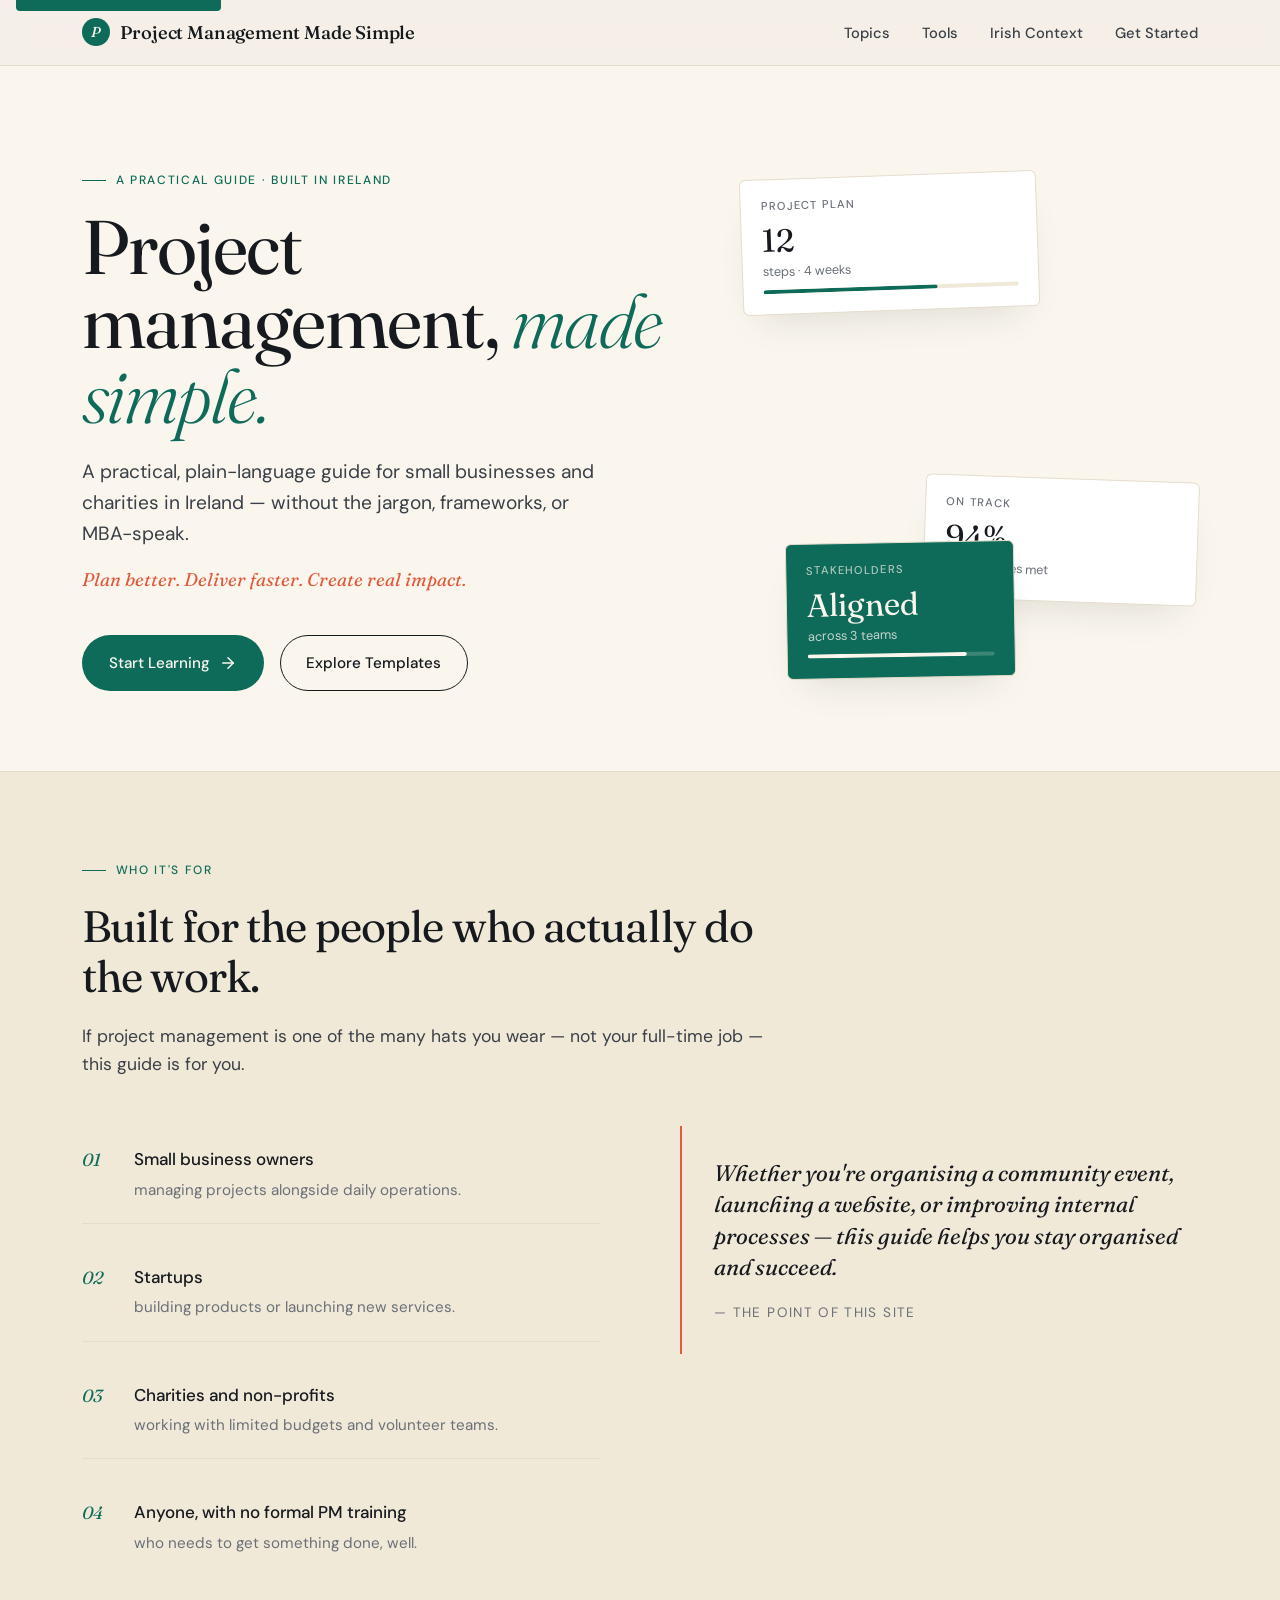
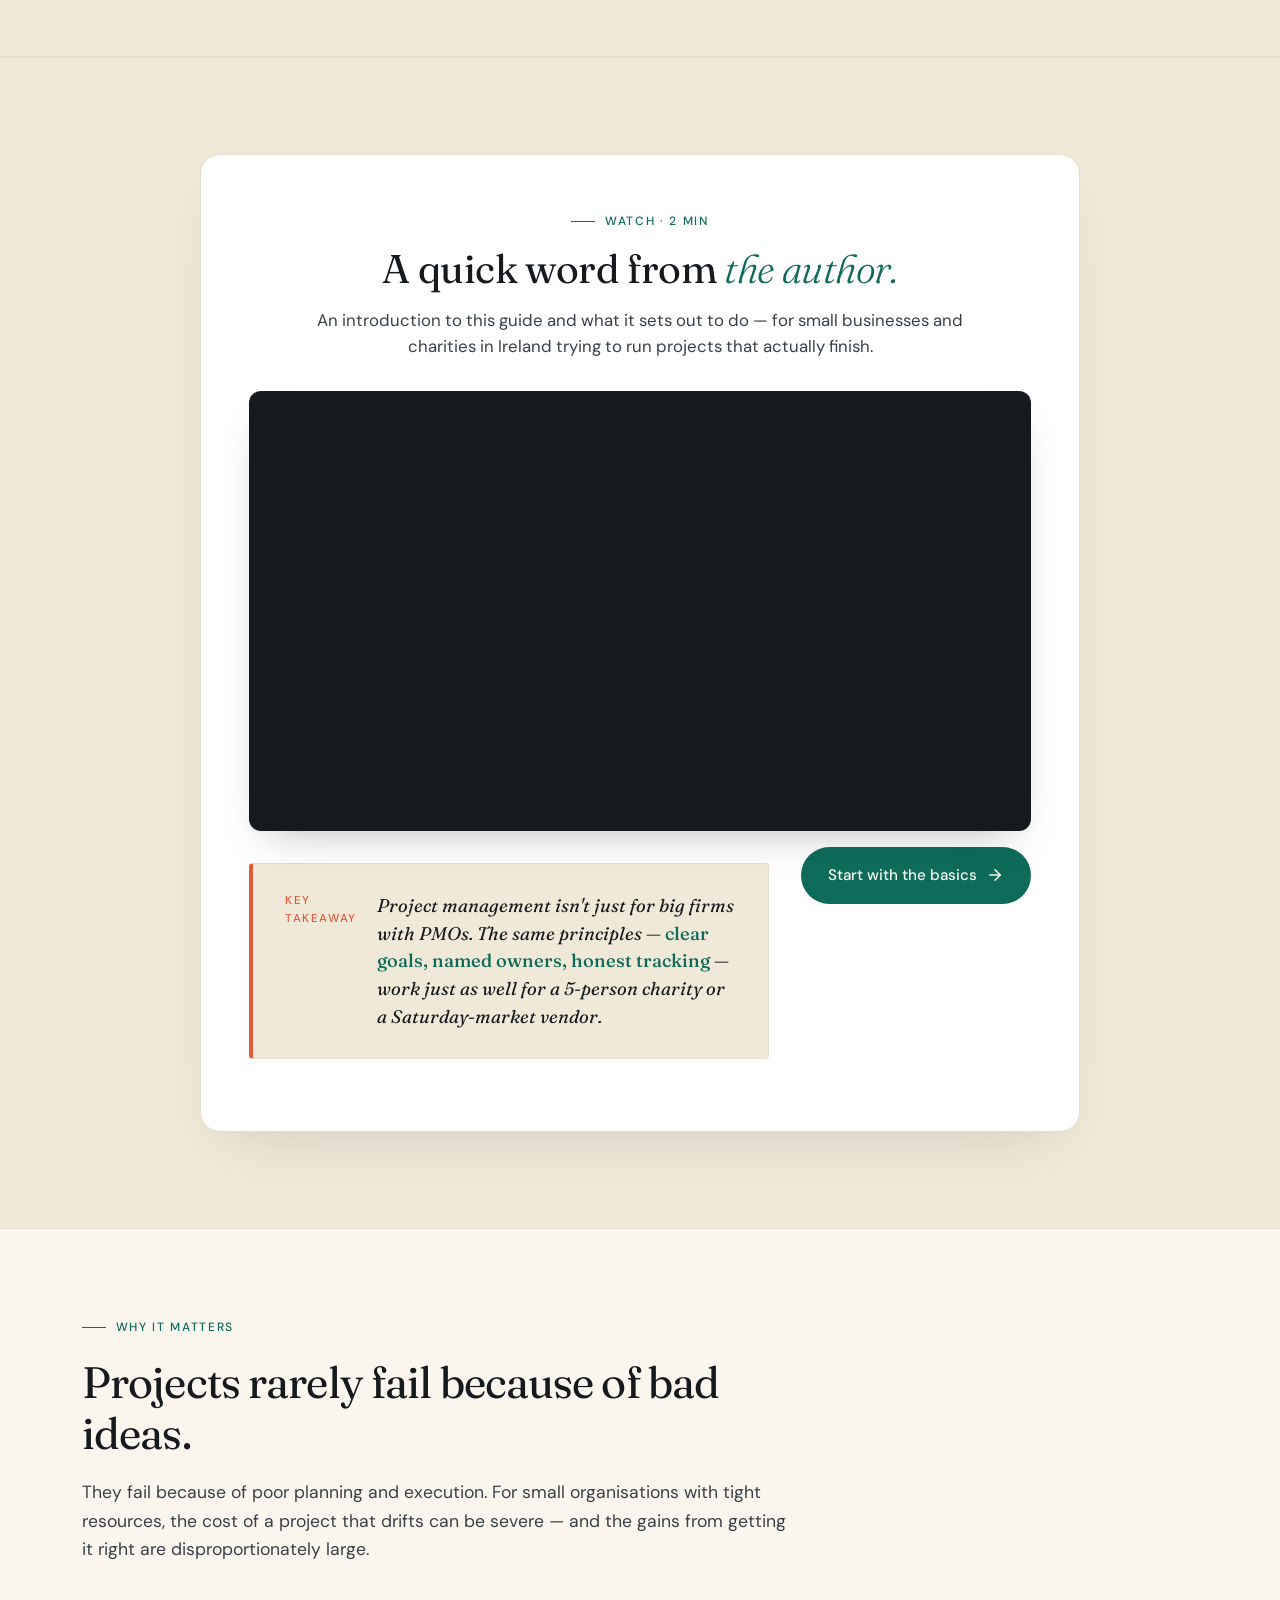
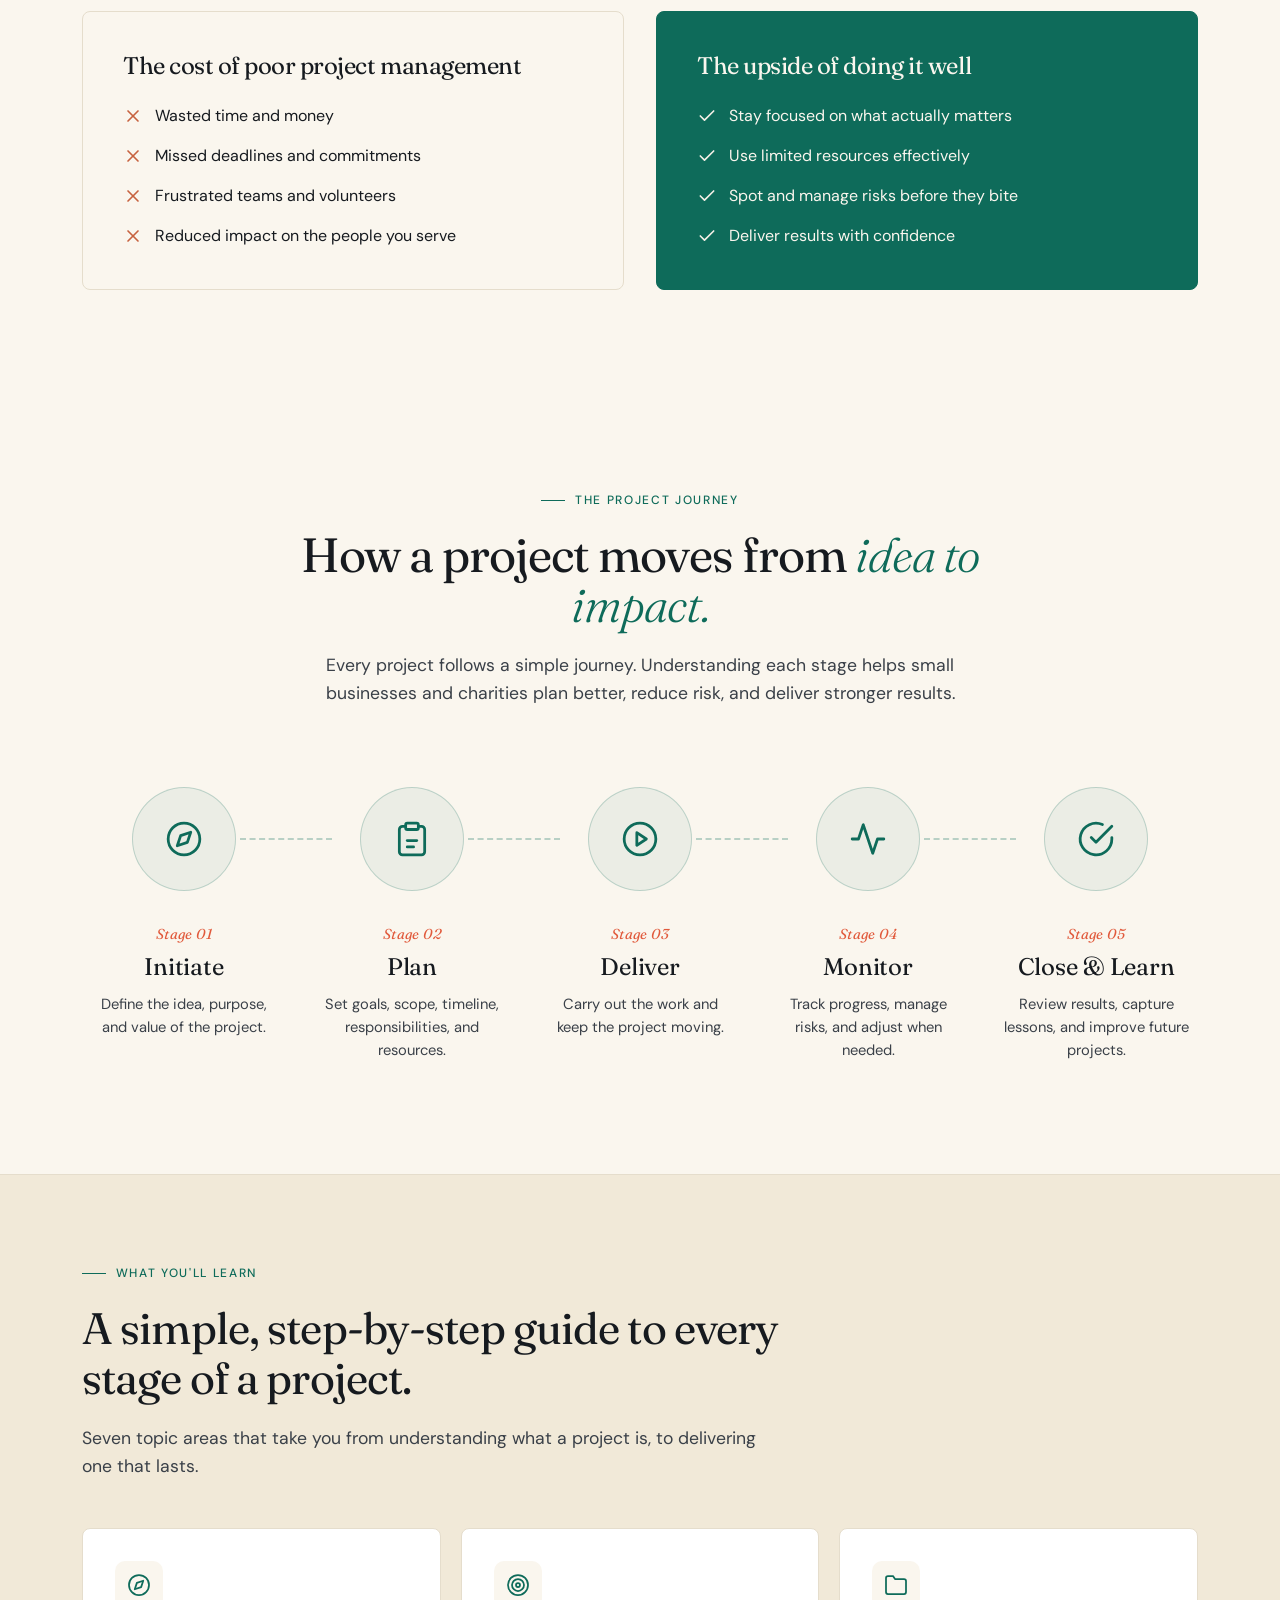
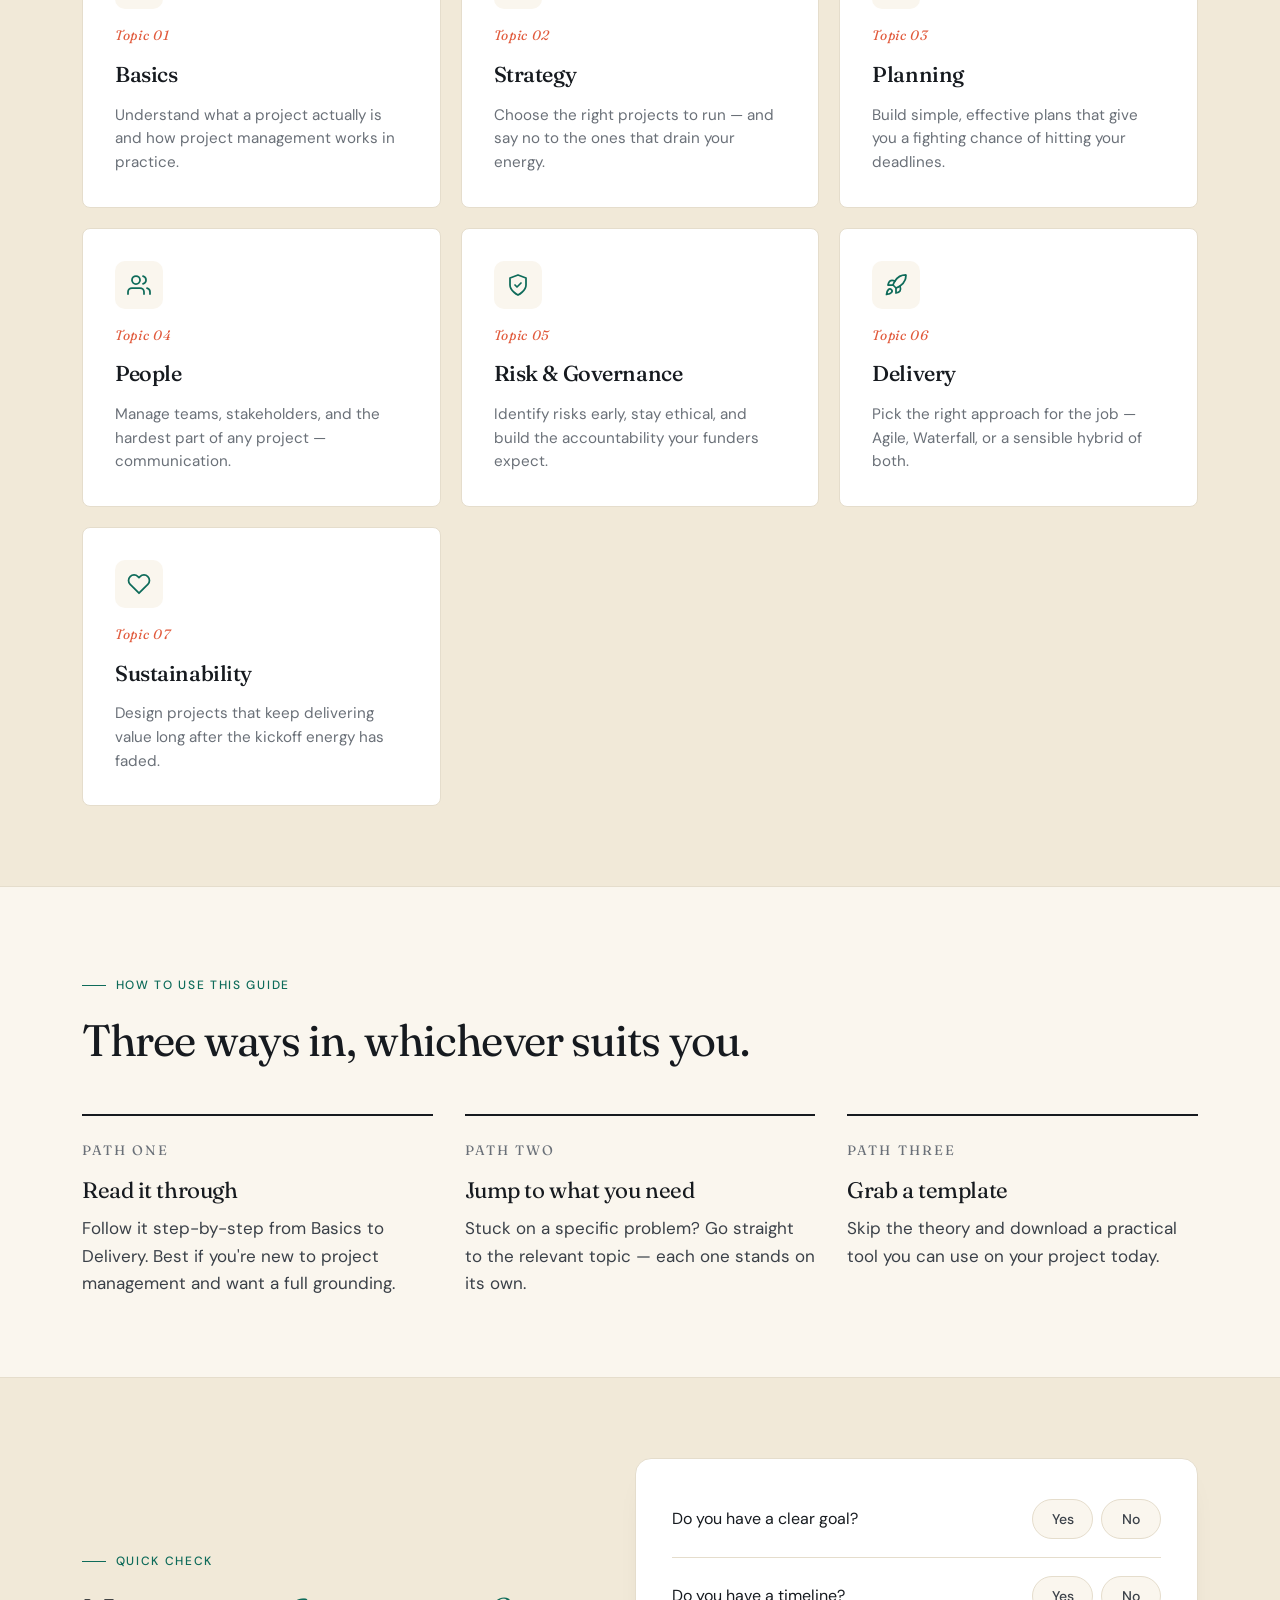
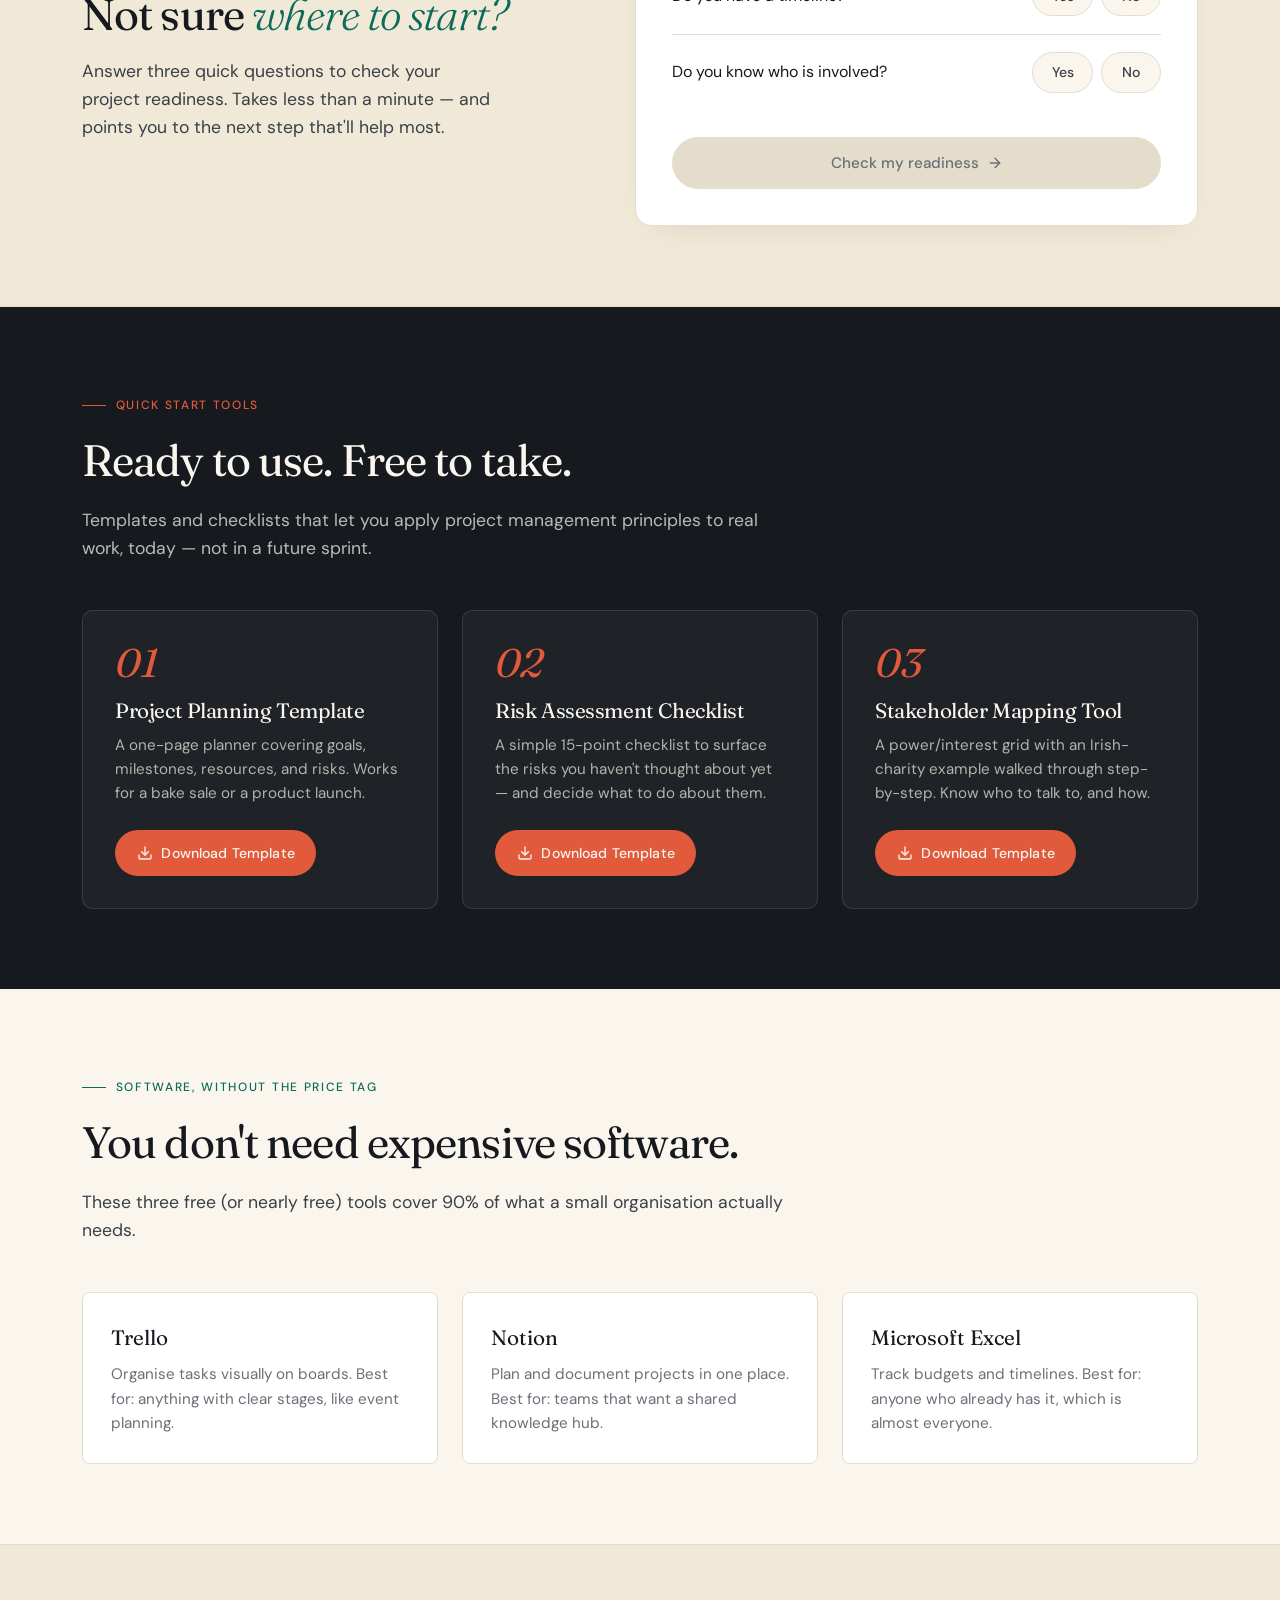
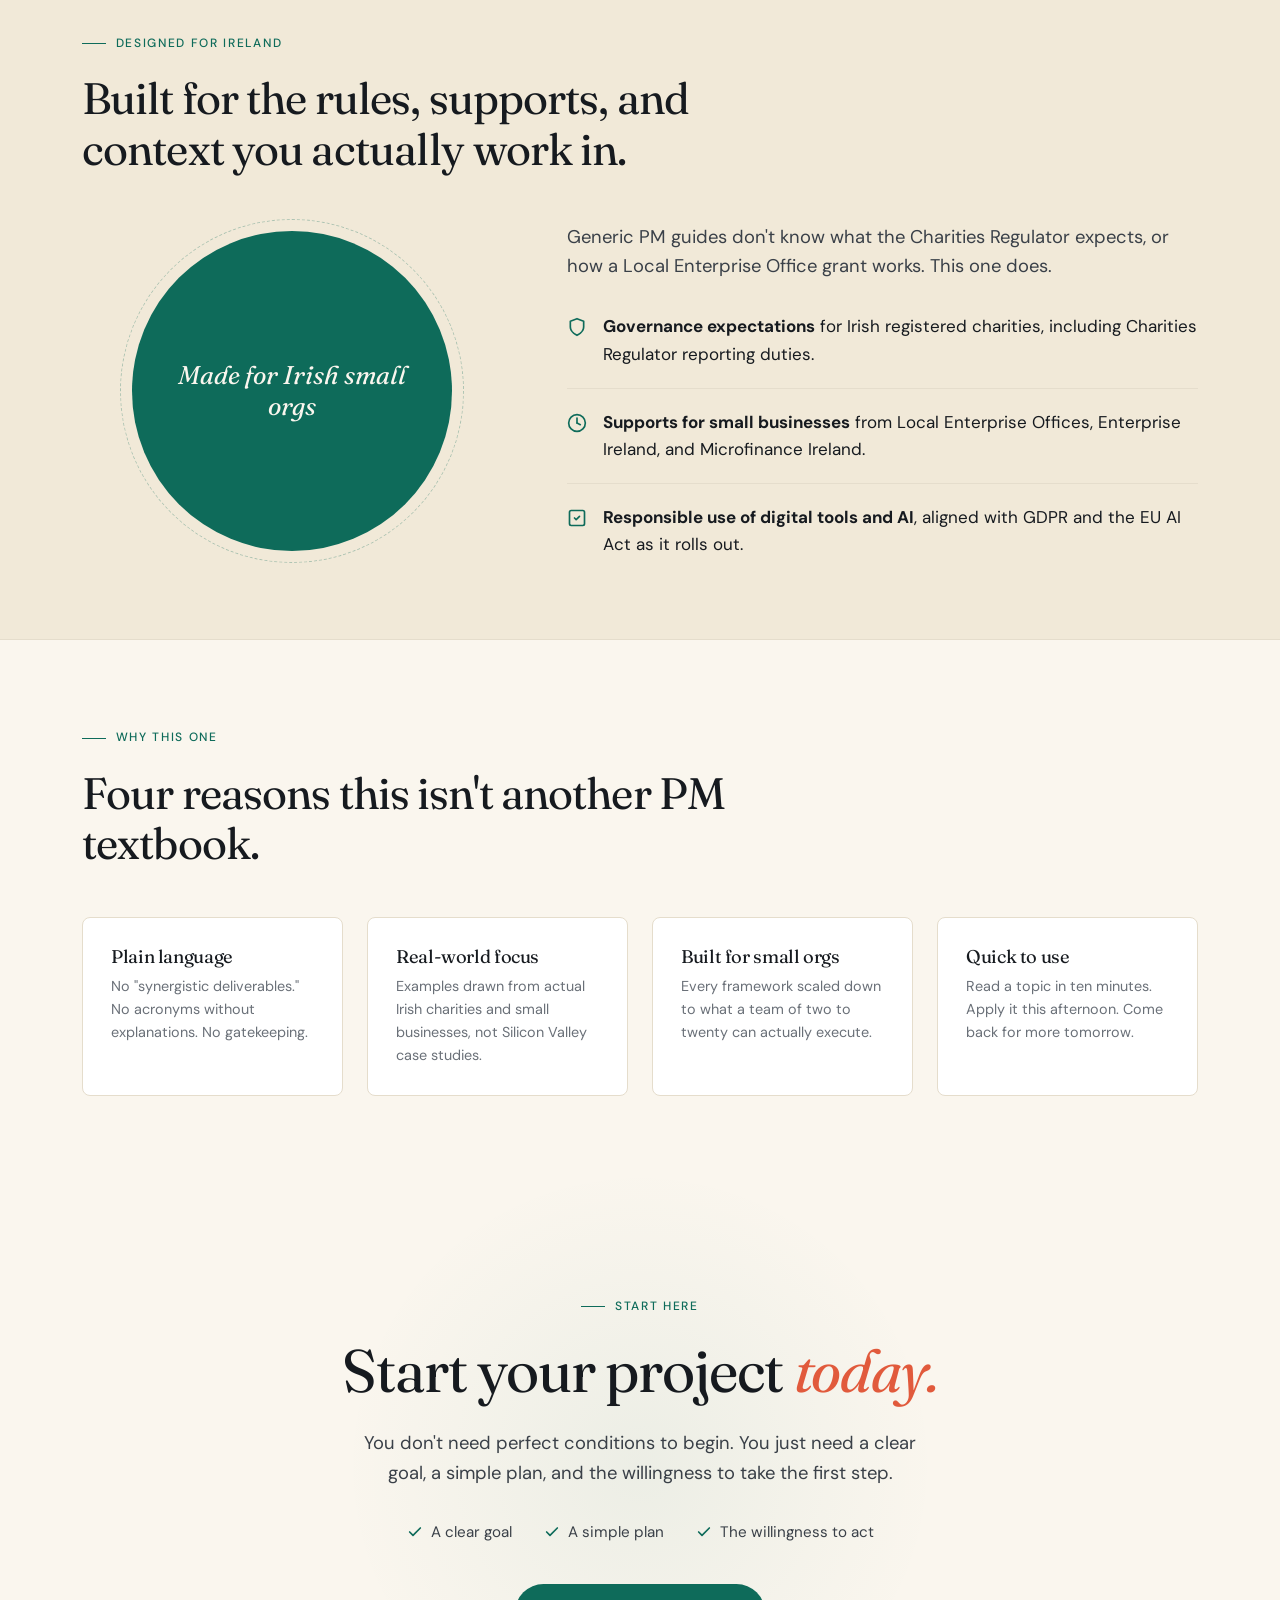
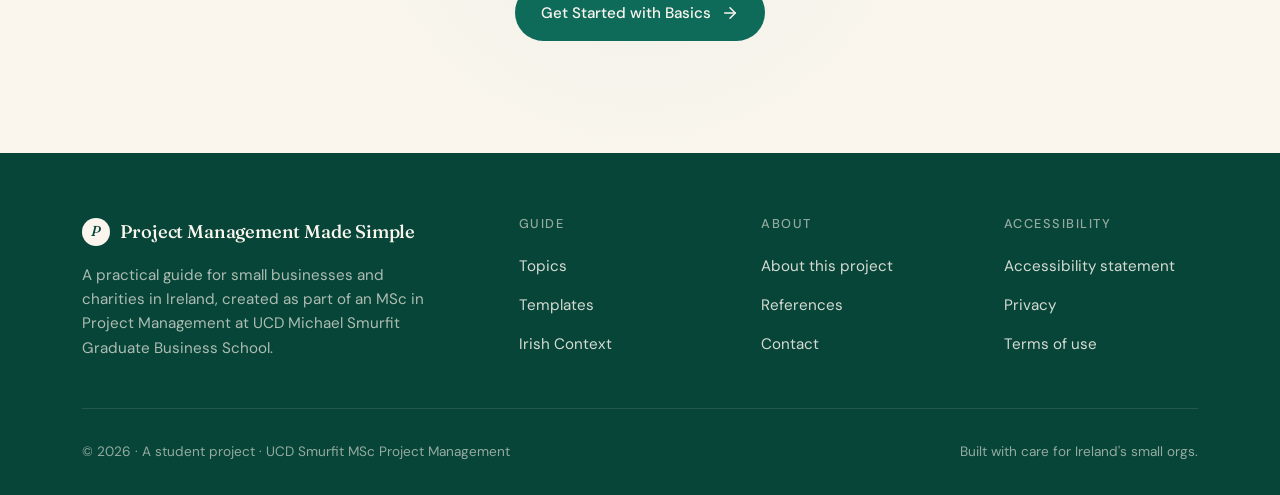
==== index.html @ eba5a149 "Add files via upload" ====
<!DOCTYPE html>
<html lang="en">
<head>
<meta charset="UTF-8">
<meta name="viewport" content="width=device-width, initial-scale=1.0">
<title>Project Management Made Simple — A guide for small businesses and charities in Ireland</title>
<meta name="description" content="A practical, plain-language project management guide for small businesses and charities in Ireland. Plan better, deliver faster, create real impact.">
<link rel="preconnect" href="https://fonts.googleapis.com">
<link rel="preconnect" href="https://fonts.gstatic.com" crossorigin>
<link href="https://fonts.googleapis.com/css2?family=Fraunces:ital,opsz,wght@0,9..144,300..900;1,9..144,300..900&family=DM+Sans:ital,opsz,wght@0,9..40,300..700;1,9..40,300..700&display=swap" rel="stylesheet">
<link rel="stylesheet" href="styles.css">
</head>
<body>

<a href="#main" class="skip-link">Skip to main content</a>

<header class="site">
  <div class="nav">
    <a href="#" class="brand">
      <span class="brand-mark">P</span>
      Project Management Made Simple
    </a>
    <ul>
      <li><a href="#topics">Topics</a></li>
      <li><a href="#tools">Tools</a></li>
      <li><a href="#ireland">Irish Context</a></li>
      <li><a href="#start">Get Started</a></li>
    </ul>
  </div>
</header>

<main id="main">

  <!-- HERO -->
  <section class="hero">
    <div class="container hero-grid">
      <div class="hero-text">
        <span class="eyebrow">A Practical Guide · Built in Ireland</span>
        <h1>Project management, <em>made simple.</em></h1>
        <p class="lede">A practical, plain-language guide for small businesses and charities in Ireland — without the jargon, frameworks, or MBA-speak.</p>
        <p class="tagline">Plan better. Deliver faster. Create real impact.</p>
        <div class="cta-row">
          <a href="#topics" class="btn btn-primary">
            Start Learning
            <svg class="arrow" width="18" height="18" viewBox="0 0 24 24" fill="none" stroke="currentColor" stroke-width="2" stroke-linecap="round" stroke-linejoin="round" aria-hidden="true"><line x1="5" y1="12" x2="19" y2="12"/><polyline points="12 5 19 12 12 19"/></svg>
          </a>
          <a href="#tools" class="btn btn-secondary">Explore Templates</a>
        </div>
      </div>

      <div class="hero-visual" aria-hidden="true">
        <div class="hero-card hero-card-1">
          <h4>Project Plan</h4>
          <div class="stat">12</div>
          <div class="label">steps · 4 weeks</div>
          <div class="progress-bar"><span style="width: 68%;"></span></div>
        </div>
        <div class="hero-card hero-card-2">
          <h4>On Track</h4>
          <div class="stat">94%</div>
          <div class="label">of milestones met</div>
        </div>
        <div class="hero-card hero-card-3">
          <h4>Stakeholders</h4>
          <div class="stat">Aligned</div>
          <div class="label">across 3 teams</div>
          <div class="progress-bar"><span style="width: 85%;"></span></div>
        </div>
      </div>
    </div>
  </section>

  <!-- WHO THIS IS FOR -->
  <section class="audience">
    <div class="container">
      <div class="section-head">
        <span class="eyebrow">Who it's for</span>
        <h2>Built for the people who actually do the work.</h2>
        <p>If project management is one of the many hats you wear — not your full-time job — this guide is for you.</p>
      </div>

      <div class="audience-grid">
        <ol class="audience-list">
          <li>
            <span class="num">01</span>
            <div>
              <strong>Small business owners</strong>
              <span class="desc">managing projects alongside daily operations.</span>
            </div>
          </li>
          <li>
            <span class="num">02</span>
            <div>
              <strong>Startups</strong>
              <span class="desc">building products or launching new services.</span>
            </div>
          </li>
          <li>
            <span class="num">03</span>
            <div>
              <strong>Charities and non-profits</strong>
              <span class="desc">working with limited budgets and volunteer teams.</span>
            </div>
          </li>
          <li>
            <span class="num">04</span>
            <div>
              <strong>Anyone, with no formal PM training</strong>
              <span class="desc">who needs to get something done, well.</span>
            </div>
          </li>
        </ol>

        <blockquote class="pull">
          Whether you're organising a community event, launching a website, or improving internal processes — this guide helps you stay organised and succeed.
          <cite>— The point of this site</cite>
        </blockquote>
      </div>
    </div>
  </section>

  <!-- WHY IT MATTERS -->
  <section class="why-matters" style="padding: 6rem 0; background: var(--bg-alt); border-top: 1px solid var(--line); border-bottom: 1px solid var(--line);">
    <div class="container">
      <div class="video-card-wrap">
        <div class="video-card">
          <div class="video-card-head">
            <span class="eyebrow">Watch · 2 min</span>
            <h2>A quick word from <em>the author.</em></h2>
            <p>An introduction to this guide and what it sets out to do — for small businesses and charities in Ireland trying to run projects that actually finish.</p>
          </div>

          <div class="video-embed">
            <iframe
              src="https://www.youtube-nocookie.com/embed/-KZaVx0AjKA"
              title="A quick introduction to this guide"
              loading="lazy"
              allow="accelerometer; autoplay; clipboard-write; encrypted-media; gyroscope; picture-in-picture; web-share"
              referrerpolicy="strict-origin-when-cross-origin"
              allowfullscreen></iframe>
          </div>

          <div class="video-card-foot">
            <div class="takeaway" style="margin: 2rem 0 1.5rem; flex: 1;">
              <span class="takeaway-label">Key takeaway</span>
              <p>Project management isn't just for big firms with PMOs. The same principles — <strong>clear goals, named owners, honest tracking</strong> — work just as well for a 5-person charity or a Saturday-market vendor.</p>
            </div>
            <a href="basics.html" class="btn btn-primary" style="align-self: flex-start;">
              Start with the basics
              <svg class="arrow" width="18" height="18" viewBox="0 0 24 24" fill="none" stroke="currentColor" stroke-width="2" stroke-linecap="round" stroke-linejoin="round" aria-hidden="true"><line x1="5" y1="12" x2="19" y2="12"/><polyline points="12 5 19 12 12 19"/></svg>
            </a>
          </div>
        </div>
      </div>
    </div>
  </section>

  <!-- WHY THIS GUIDE EXISTS -->
  <section class="why">
    <div class="container">
      <div class="section-head">
        <span class="eyebrow">Why it matters</span>
        <h2>Projects rarely fail because of bad ideas.</h2>
        <p class="intro-para">They fail because of poor planning and execution. For small organisations with tight resources, the cost of a project that drifts can be severe — and the gains from getting it right are disproportionately large.</p>
      </div>

      <div class="why-grid">
        <div class="why-card cost">
          <h3>The cost of poor project management</h3>
          <ul>
            <li><svg class="bullet" viewBox="0 0 24 24" fill="none" stroke="#C7623F" stroke-width="2" stroke-linecap="round" aria-hidden="true"><line x1="18" y1="6" x2="6" y2="18"/><line x1="6" y1="6" x2="18" y2="18"/></svg>Wasted time and money</li>
            <li><svg class="bullet" viewBox="0 0 24 24" fill="none" stroke="#C7623F" stroke-width="2" stroke-linecap="round" aria-hidden="true"><line x1="18" y1="6" x2="6" y2="18"/><line x1="6" y1="6" x2="18" y2="18"/></svg>Missed deadlines and commitments</li>
            <li><svg class="bullet" viewBox="0 0 24 24" fill="none" stroke="#C7623F" stroke-width="2" stroke-linecap="round" aria-hidden="true"><line x1="18" y1="6" x2="6" y2="18"/><line x1="6" y1="6" x2="18" y2="18"/></svg>Frustrated teams and volunteers</li>
            <li><svg class="bullet" viewBox="0 0 24 24" fill="none" stroke="#C7623F" stroke-width="2" stroke-linecap="round" aria-hidden="true"><line x1="18" y1="6" x2="6" y2="18"/><line x1="6" y1="6" x2="18" y2="18"/></svg>Reduced impact on the people you serve</li>
          </ul>
        </div>
        <div class="why-card gain">
          <h3>The upside of doing it well</h3>
          <ul>
            <li><svg class="bullet" viewBox="0 0 24 24" fill="none" stroke="#F4EFE6" stroke-width="2" stroke-linecap="round" stroke-linejoin="round" aria-hidden="true"><polyline points="20 6 9 17 4 12"/></svg>Stay focused on what actually matters</li>
            <li><svg class="bullet" viewBox="0 0 24 24" fill="none" stroke="#F4EFE6" stroke-width="2" stroke-linecap="round" stroke-linejoin="round" aria-hidden="true"><polyline points="20 6 9 17 4 12"/></svg>Use limited resources effectively</li>
            <li><svg class="bullet" viewBox="0 0 24 24" fill="none" stroke="#F4EFE6" stroke-width="2" stroke-linecap="round" stroke-linejoin="round" aria-hidden="true"><polyline points="20 6 9 17 4 12"/></svg>Spot and manage risks before they bite</li>
            <li><svg class="bullet" viewBox="0 0 24 24" fill="none" stroke="#F4EFE6" stroke-width="2" stroke-linecap="round" stroke-linejoin="round" aria-hidden="true"><polyline points="20 6 9 17 4 12"/></svg>Deliver results with confidence</li>
          </ul>
        </div>
      </div>
    </div>
  </section>

  <!-- PROJECT LIFECYCLE / JOURNEY -->
  <section class="journey" id="journey">
    <div class="container">

      <div class="journey-intro">
        <span class="eyebrow">The project journey</span>
        <h2>How a project moves from <em>idea to impact.</em></h2>
        <p>Every project follows a simple journey. Understanding each stage helps small businesses and charities plan better, reduce risk, and deliver stronger results.</p>
      </div>

      <div class="journey-stages">

        <a href="strategy.html" class="journey-stage">
          <div class="stage-icon">
            <svg width="28" height="28" viewBox="0 0 24 24" fill="none" stroke="currentColor" stroke-width="1.75" stroke-linecap="round" stroke-linejoin="round" aria-hidden="true">
              <circle cx="12" cy="12" r="10"/>
              <polygon points="16.24 7.76 14.12 14.12 7.76 16.24 9.88 9.88 16.24 7.76"/>
            </svg>
          </div>
          <span class="stage-num">Stage 01</span>
          <h3 class="stage-title">Initiate</h3>
          <p class="stage-desc">Define the idea, purpose, and value of the project.</p>
        </a>

        <a href="planning.html" class="journey-stage">
          <div class="stage-icon">
            <svg width="28" height="28" viewBox="0 0 24 24" fill="none" stroke="currentColor" stroke-width="1.75" stroke-linecap="round" stroke-linejoin="round" aria-hidden="true">
              <path d="M16 4h2a2 2 0 0 1 2 2v14a2 2 0 0 1-2 2H6a2 2 0 0 1-2-2V6a2 2 0 0 1 2-2h2"/>
              <rect x="8" y="2" width="8" height="4" rx="1" ry="1"/>
              <line x1="9" y1="13" x2="15" y2="13"/>
              <line x1="9" y1="17" x2="13" y2="17"/>
            </svg>
          </div>
          <span class="stage-num">Stage 02</span>
          <h3 class="stage-title">Plan</h3>
          <p class="stage-desc">Set goals, scope, timeline, responsibilities, and resources.</p>
        </a>

        <a href="delivery.html" class="journey-stage">
          <div class="stage-icon">
            <svg width="28" height="28" viewBox="0 0 24 24" fill="none" stroke="currentColor" stroke-width="1.75" stroke-linecap="round" stroke-linejoin="round" aria-hidden="true">
              <circle cx="12" cy="12" r="10"/>
              <polygon points="10 8 16 12 10 16 10 8"/>
            </svg>
          </div>
          <span class="stage-num">Stage 03</span>
          <h3 class="stage-title">Deliver</h3>
          <p class="stage-desc">Carry out the work and keep the project moving.</p>
        </a>

        <a href="risk-ethics-governance.html" class="journey-stage">
          <div class="stage-icon">
            <svg width="28" height="28" viewBox="0 0 24 24" fill="none" stroke="currentColor" stroke-width="1.75" stroke-linecap="round" stroke-linejoin="round" aria-hidden="true">
              <polyline points="22 12 18 12 15 21 9 3 6 12 2 12"/>
            </svg>
          </div>
          <span class="stage-num">Stage 04</span>
          <h3 class="stage-title">Monitor</h3>
          <p class="stage-desc">Track progress, manage risks, and adjust when needed.</p>
        </a>

        <a href="sustainability.html" class="journey-stage">
          <div class="stage-icon">
            <svg width="28" height="28" viewBox="0 0 24 24" fill="none" stroke="currentColor" stroke-width="1.75" stroke-linecap="round" stroke-linejoin="round" aria-hidden="true">
              <path d="M22 11.08V12a10 10 0 1 1-5.93-9.14"/>
              <polyline points="22 4 12 14.01 9 11.01"/>
            </svg>
          </div>
          <span class="stage-num">Stage 05</span>
          <h3 class="stage-title">Close &amp; Learn</h3>
          <p class="stage-desc">Review results, capture lessons, and improve future projects.</p>
        </a>

      </div>
    </div>
  </section>

  <!-- WHAT YOU'LL LEARN -->
  <section class="topics" id="topics">
    <div class="container">
      <div class="section-head">
        <span class="eyebrow">What you'll learn</span>
        <h2>A simple, step-by-step guide to every stage of a project.</h2>
        <p>Seven topic areas that take you from understanding what a project is, to delivering one that lasts.</p>
      </div>

      <div class="topic-grid">
        <a href="basics.html" class="topic">
          <div class="topic-icon"><svg width="24" height="24" viewBox="0 0 24 24" fill="none" stroke="currentColor" stroke-width="1.75" stroke-linecap="round" stroke-linejoin="round" aria-hidden="true"><circle cx="12" cy="12" r="10"/><polygon points="16.24 7.76 14.12 14.12 7.76 16.24 9.88 9.88 16.24 7.76"/></svg></div>
          <span class="chapter">Topic 01</span>
          <h3>Basics</h3>
          <p>Understand what a project actually is and how project management works in practice.</p>
        </a>
        <a href="strategy.html" class="topic">
          <div class="topic-icon"><svg width="24" height="24" viewBox="0 0 24 24" fill="none" stroke="currentColor" stroke-width="1.75" stroke-linecap="round" stroke-linejoin="round" aria-hidden="true"><circle cx="12" cy="12" r="10"/><circle cx="12" cy="12" r="6"/><circle cx="12" cy="12" r="2"/></svg></div>
          <span class="chapter">Topic 02</span>
          <h3>Strategy</h3>
          <p>Choose the right projects to run — and say no to the ones that drain your energy.</p>
        </a>
        <a href="planning.html" class="topic">
          <div class="topic-icon"><svg width="24" height="24" viewBox="0 0 24 24" fill="none" stroke="currentColor" stroke-width="1.75" stroke-linecap="round" stroke-linejoin="round" aria-hidden="true"><path d="M22 19a2 2 0 0 1-2 2H4a2 2 0 0 1-2-2V5a2 2 0 0 1 2-2h5l2 3h9a2 2 0 0 1 2 2z"/></svg></div>
          <span class="chapter">Topic 03</span>
          <h3>Planning</h3>
          <p>Build simple, effective plans that give you a fighting chance of hitting your deadlines.</p>
        </a>
        <a href="people.html" class="topic">
          <div class="topic-icon"><svg width="24" height="24" viewBox="0 0 24 24" fill="none" stroke="currentColor" stroke-width="1.75" stroke-linecap="round" stroke-linejoin="round" aria-hidden="true"><path d="M17 21v-2a4 4 0 0 0-4-4H5a4 4 0 0 0-4 4v2"/><circle cx="9" cy="7" r="4"/><path d="M23 21v-2a4 4 0 0 0-3-3.87"/><path d="M16 3.13a4 4 0 0 1 0 7.75"/></svg></div>
          <span class="chapter">Topic 04</span>
          <h3>People</h3>
          <p>Manage teams, stakeholders, and the hardest part of any project — communication.</p>
        </a>
        <a href="risk-ethics-governance.html" class="topic">
          <div class="topic-icon"><svg width="24" height="24" viewBox="0 0 24 24" fill="none" stroke="currentColor" stroke-width="1.75" stroke-linecap="round" stroke-linejoin="round" aria-hidden="true"><path d="M12 22s8-4 8-10V5l-8-3-8 3v7c0 6 8 10 8 10z"/><polyline points="9 12 11 14 15 10"/></svg></div>
          <span class="chapter">Topic 05</span>
          <h3>Risk &amp; Governance</h3>
          <p>Identify risks early, stay ethical, and build the accountability your funders expect.</p>
        </a>
        <a href="delivery.html" class="topic">
          <div class="topic-icon"><svg width="24" height="24" viewBox="0 0 24 24" fill="none" stroke="currentColor" stroke-width="1.75" stroke-linecap="round" stroke-linejoin="round" aria-hidden="true"><path d="M4.5 16.5c-1.5 1.26-2 5-2 5s3.74-.5 5-2c.71-.84.7-2.13-.09-2.91a2.18 2.18 0 0 0-2.91-.09z"/><path d="M12 15l-3-3a22 22 0 0 1 2-3.95A12.88 12.88 0 0 1 22 2c0 2.72-.78 7.5-6 11a22.35 22.35 0 0 1-4 2z"/><path d="M9 12H4s.55-3.03 2-4c1.62-1.08 5 0 5 0"/><path d="M12 15v5s3.03-.55 4-2c1.08-1.62 0-5 0-5"/></svg></div>
          <span class="chapter">Topic 06</span>
          <h3>Delivery</h3>
          <p>Pick the right approach for the job — Agile, Waterfall, or a sensible hybrid of both.</p>
        </a>
        <a href="sustainability.html" class="topic">
          <div class="topic-icon"><svg width="24" height="24" viewBox="0 0 24 24" fill="none" stroke="currentColor" stroke-width="1.75" stroke-linecap="round" stroke-linejoin="round" aria-hidden="true"><path d="M20.84 4.61a5.5 5.5 0 0 0-7.78 0L12 5.67l-1.06-1.06a5.5 5.5 0 0 0-7.78 7.78l1.06 1.06L12 21.23l7.78-7.78 1.06-1.06a5.5 5.5 0 0 0 0-7.78z"/></svg></div>
          <span class="chapter">Topic 07</span>
          <h3>Sustainability</h3>
          <p>Design projects that keep delivering value long after the kickoff energy has faded.</p>
        </a>
      </div>
    </div>
  </section>

  <!-- HOW TO USE -->
  <section>
    <div class="container">
      <div class="section-head">
        <span class="eyebrow">How to use this guide</span>
        <h2>Three ways in, whichever suits you.</h2>
      </div>

      <div class="howto-grid">
        <div class="step">
          <div class="step-num">Path One</div>
          <h3>Read it through</h3>
          <p>Follow it step-by-step from Basics to Delivery. Best if you're new to project management and want a full grounding.</p>
        </div>
        <div class="step">
          <div class="step-num">Path Two</div>
          <h3>Jump to what you need</h3>
          <p>Stuck on a specific problem? Go straight to the relevant topic — each one stands on its own.</p>
        </div>
        <div class="step">
          <div class="step-num">Path Three</div>
          <h3>Grab a template</h3>
          <p>Skip the theory and download a practical tool you can use on your project today.</p>
        </div>
      </div>
    </div>
  </section>

  <!-- QUICK START CHECK (interactive — 3-question readiness snapshot) -->
  <section class="quick-check" id="quick-check">
    <div class="container">
      <div class="quick-check-grid">

        <div class="quick-check-intro">
          <span class="eyebrow">Quick check</span>
          <h2>Not sure <em>where to start?</em></h2>
          <p>Answer three quick questions to check your project readiness. Takes less than a minute — and points you to the next step that'll help most.</p>
        </div>

        <div class="quick-check-panel">

          <div class="qc-form" id="qc-form">
            <div class="qc-question">
              <span class="qc-q-text">Do you have a clear goal?</span>
              <div class="qc-options" role="radiogroup" aria-label="Do you have a clear goal?">
                <label><input type="radio" name="qc1" value="1"><span>Yes</span></label>
                <label><input type="radio" name="qc1" value="0"><span>No</span></label>
              </div>
            </div>
            <div class="qc-question">
              <span class="qc-q-text">Do you have a timeline?</span>
              <div class="qc-options" role="radiogroup" aria-label="Do you have a timeline?">
                <label><input type="radio" name="qc2" value="1"><span>Yes</span></label>
                <label><input type="radio" name="qc2" value="0"><span>No</span></label>
              </div>
            </div>
            <div class="qc-question">
              <span class="qc-q-text">Do you know who is involved?</span>
              <div class="qc-options" role="radiogroup" aria-label="Do you know who is involved?">
                <label><input type="radio" name="qc3" value="1"><span>Yes</span></label>
                <label><input type="radio" name="qc3" value="0"><span>No</span></label>
              </div>
            </div>

            <button type="button" class="qc-submit" id="qc-submit" disabled>
              Check my readiness
              <svg width="16" height="16" viewBox="0 0 24 24" fill="none" stroke="currentColor" stroke-width="2" stroke-linecap="round" stroke-linejoin="round" aria-hidden="true"><line x1="5" y1="12" x2="19" y2="12"/><polyline points="12 5 19 12 12 19"/></svg>
            </button>
          </div>

          <div class="quick-check-result" id="qc-result" aria-live="polite" tabindex="-1">
            <span class="qc-status-label">Your readiness</span>
            <h3 class="qc-status" id="qc-status">—</h3>
            <p class="qc-message" id="qc-message">—</p>
            <div class="qc-result-actions">
              <a href="readiness-checker.html" class="btn btn-primary">
                Get full assessment
                <svg class="arrow" width="16" height="16" viewBox="0 0 24 24" fill="none" stroke="currentColor" stroke-width="2" stroke-linecap="round" stroke-linejoin="round" aria-hidden="true"><line x1="5" y1="12" x2="19" y2="12"/><polyline points="12 5 19 12 12 19"/></svg>
              </a>
              <button type="button" class="qc-retake" id="qc-retake">Retake</button>
            </div>
          </div>

        </div>
      </div>
    </div>
  </section>

  <!-- QUICK START TOOLS -->
  <section class="tools-section" id="tools">
    <div class="container">
      <div class="section-head">
        <span class="eyebrow">Quick start tools</span>
        <h2>Ready to use. Free to take.</h2>
        <p>Templates and checklists that let you apply project management principles to real work, today — not in a future sprint.</p>
      </div>

      <div class="tool-grid">
        <div class="tool">
          <div class="tool-num">01</div>
          <h3>Project Planning Template</h3>
          <p>A one-page planner covering goals, milestones, resources, and risks. Works for a bake sale or a product launch.</p>
          <a href="templates/project-plan-template.xlsx" download class="btn-download">
            <svg width="16" height="16" viewBox="0 0 24 24" fill="none" stroke="currentColor" stroke-width="2" stroke-linecap="round" stroke-linejoin="round" aria-hidden="true"><path d="M21 15v4a2 2 0 0 1-2 2H5a2 2 0 0 1-2-2v-4"/><polyline points="7 10 12 15 17 10"/><line x1="12" y1="15" x2="12" y2="3"/></svg>
            Download Template
          </a>
        </div>
        <div class="tool">
          <div class="tool-num">02</div>
          <h3>Risk Assessment Checklist</h3>
          <p>A simple 15-point checklist to surface the risks you haven't thought about yet — and decide what to do about them.</p>
          <a href="templates/risk-assessment-checklist.xlsx" download class="btn-download">
            <svg width="16" height="16" viewBox="0 0 24 24" fill="none" stroke="currentColor" stroke-width="2" stroke-linecap="round" stroke-linejoin="round" aria-hidden="true"><path d="M21 15v4a2 2 0 0 1-2 2H5a2 2 0 0 1-2-2v-4"/><polyline points="7 10 12 15 17 10"/><line x1="12" y1="15" x2="12" y2="3"/></svg>
            Download Template
          </a>
        </div>
        <div class="tool">
          <div class="tool-num">03</div>
          <h3>Stakeholder Mapping Tool</h3>
          <p>A power/interest grid with an Irish-charity example walked through step-by-step. Know who to talk to, and how.</p>
          <a href="templates/stakeholder-mapping-tool.xlsx" download class="btn-download">
            <svg width="16" height="16" viewBox="0 0 24 24" fill="none" stroke="currentColor" stroke-width="2" stroke-linecap="round" stroke-linejoin="round" aria-hidden="true"><path d="M21 15v4a2 2 0 0 1-2 2H5a2 2 0 0 1-2-2v-4"/><polyline points="7 10 12 15 17 10"/><line x1="12" y1="15" x2="12" y2="3"/></svg>
            Download Template
          </a>
        </div>
      </div>
    </div>
  </section>

  <!-- TOOLS YOU CAN USE -->
  <section>
    <div class="container">
      <div class="section-head">
        <span class="eyebrow">Software, without the price tag</span>
        <h2>You don't need expensive software.</h2>
        <p>These three free (or nearly free) tools cover 90% of what a small organisation actually needs.</p>
      </div>

      <div class="software-grid">
        <div class="software">
          <div class="software-name">Trello</div>
          <div class="software-desc">Organise tasks visually on boards. Best for: anything with clear stages, like event planning.</div>
        </div>
        <div class="software">
          <div class="software-name">Notion</div>
          <div class="software-desc">Plan and document projects in one place. Best for: teams that want a shared knowledge hub.</div>
        </div>
        <div class="software">
          <div class="software-name">Microsoft Excel</div>
          <div class="software-desc">Track budgets and timelines. Best for: anyone who already has it, which is almost everyone.</div>
        </div>
      </div>
    </div>
  </section>

  <!-- IRELAND -->
  <section class="ireland" id="ireland">
    <div class="container">
      <div class="section-head">
        <span class="eyebrow">Designed for Ireland</span>
        <h2>Built for the rules, supports, and context you actually work in.</h2>
      </div>

      <div class="ireland-grid">
        <div class="ireland-emblem" aria-hidden="true">
          Made for Irish small orgs
        </div>
        <div>
          <p class="intro-para">Generic PM guides don't know what the Charities Regulator expects, or how a Local Enterprise Office grant works. This one does.</p>
          <ul>
            <li>
              <svg width="20" height="20" viewBox="0 0 24 24" fill="none" stroke="currentColor" stroke-width="2" stroke-linecap="round" stroke-linejoin="round" aria-hidden="true"><path d="M12 22s8-4 8-10V5l-8-3-8 3v7c0 6 8 10 8 10z"/></svg>
              <div><strong>Governance expectations</strong> for Irish registered charities, including Charities Regulator reporting duties.</div>
            </li>
            <li>
              <svg width="20" height="20" viewBox="0 0 24 24" fill="none" stroke="currentColor" stroke-width="2" stroke-linecap="round" stroke-linejoin="round" aria-hidden="true"><circle cx="12" cy="12" r="10"/><line x1="12" y1="6" x2="12" y2="12"/><line x1="12" y1="12" x2="16" y2="14"/></svg>
              <div><strong>Supports for small businesses</strong> from Local Enterprise Offices, Enterprise Ireland, and Microfinance Ireland.</div>
            </li>
            <li>
              <svg width="20" height="20" viewBox="0 0 24 24" fill="none" stroke="currentColor" stroke-width="2" stroke-linecap="round" stroke-linejoin="round" aria-hidden="true"><rect x="3" y="3" width="18" height="18" rx="2"/><path d="M9 12l2 2 4-4"/></svg>
              <div><strong>Responsible use of digital tools and AI</strong>, aligned with GDPR and the EU AI Act as it rolls out.</div>
            </li>
          </ul>
        </div>
      </div>
    </div>
  </section>

  <!-- WHY DIFFERENT -->
  <section>
    <div class="container">
      <div class="section-head">
        <span class="eyebrow">Why this one</span>
        <h2>Four reasons this isn't another PM textbook.</h2>
      </div>
      <div class="diff-grid">
        <div class="diff">
          <h3>Plain language</h3>
          <p>No "synergistic deliverables." No acronyms without explanations. No gatekeeping.</p>
        </div>
        <div class="diff">
          <h3>Real-world focus</h3>
          <p>Examples drawn from actual Irish charities and small businesses, not Silicon Valley case studies.</p>
        </div>
        <div class="diff">
          <h3>Built for small orgs</h3>
          <p>Every framework scaled down to what a team of two to twenty can actually execute.</p>
        </div>
        <div class="diff">
          <h3>Quick to use</h3>
          <p>Read a topic in ten minutes. Apply it this afternoon. Come back for more tomorrow.</p>
        </div>
      </div>
    </div>
  </section>

  <!-- FINAL CTA -->
  <section class="final-cta" id="start">
    <div class="container">
      <span class="eyebrow" style="justify-content: center;">Start here</span>
      <h2>Start your project <em>today.</em></h2>
      <p>You don't need perfect conditions to begin. You just need a clear goal, a simple plan, and the willingness to take the first step.</p>
      <div class="checklist">
        <span><svg width="16" height="16" viewBox="0 0 24 24" fill="none" stroke="currentColor" stroke-width="2.5" stroke-linecap="round" stroke-linejoin="round" aria-hidden="true"><polyline points="20 6 9 17 4 12"/></svg> A clear goal</span>
        <span><svg width="16" height="16" viewBox="0 0 24 24" fill="none" stroke="currentColor" stroke-width="2.5" stroke-linecap="round" stroke-linejoin="round" aria-hidden="true"><polyline points="20 6 9 17 4 12"/></svg> A simple plan</span>
        <span><svg width="16" height="16" viewBox="0 0 24 24" fill="none" stroke="currentColor" stroke-width="2.5" stroke-linecap="round" stroke-linejoin="round" aria-hidden="true"><polyline points="20 6 9 17 4 12"/></svg> The willingness to act</span>
      </div>
      <a href="#topics" class="btn btn-primary">
        Get Started with Basics
        <svg class="arrow" width="18" height="18" viewBox="0 0 24 24" fill="none" stroke="currentColor" stroke-width="2" stroke-linecap="round" stroke-linejoin="round" aria-hidden="true"><line x1="5" y1="12" x2="19" y2="12"/><polyline points="12 5 19 12 12 19"/></svg>
      </a>
    </div>
  </section>

</main>

<!-- FOOTER -->
<footer class="site">
  <div class="container">
    <div class="footer-grid">
      <div>
        <a href="#" class="brand">
          <span class="brand-mark">P</span>
          Project Management Made Simple
        </a>
        <p class="about">A practical guide for small businesses and charities in Ireland, created as part of an MSc in Project Management at UCD Michael Smurfit Graduate Business School.</p>
      </div>
      <div>
        <h4>Guide</h4>
        <ul>
          <li><a href="#topics">Topics</a></li>
          <li><a href="#tools">Templates</a></li>
          <li><a href="#ireland">Irish Context</a></li>
        </ul>
      </div>
      <div>
        <h4>About</h4>
        <ul>
          <li><a href="#">About this project</a></li>
          <li><a href="references.html">References</a></li>
          <li><a href="#">Contact</a></li>
        </ul>
      </div>
      <div>
        <h4>Accessibility</h4>
        <ul>
          <li><a href="#">Accessibility statement</a></li>
          <li><a href="#">Privacy</a></li>
          <li><a href="#">Terms of use</a></li>
        </ul>
      </div>
    </div>
    <div class="footer-bottom">
      <span>© 2026 · A student project · UCD Smurfit MSc Project Management</span>
      <span>Built with care for Ireland's small orgs.</span>
    </div>
  </div>
</footer>

<script>
(function() {
  'use strict';

  var form      = document.getElementById('qc-form');
  var result    = document.getElementById('qc-result');
  var submitBtn = document.getElementById('qc-submit');
  var retakeBtn = document.getElementById('qc-retake');
  var statusEl  = document.getElementById('qc-status');
  var messageEl = document.getElementById('qc-message');
  if (!form) return; // safety — section might not be on the page

  var TOTAL_QS = 3;

  function updateSubmit() {
    var answered = form.querySelectorAll('input[type="radio"]:checked').length;
    submitBtn.disabled = answered < TOTAL_QS;
  }

  function showResult() {
    var score = 0;
    form.querySelectorAll('input[type="radio"]:checked').forEach(function(input) {
      score += parseInt(input.value, 10);
    });

    var status, message, cls;
    if (score <= 1) {
      status  = 'You need more planning';
      message = 'Some important foundations are still missing. Start with your goal and timeline before going further.';
      cls     = 'qc-low';
    } else if (score === 2) {
      status  = "You're getting there";
      message = 'A good start — but one area still needs attention before you begin.';
      cls     = 'qc-med';
    } else {
      status  = "You're ready to start";
      message = 'Great — you have the foundations in place. Move into planning confidently.';
      cls     = 'qc-high';
    }

    statusEl.textContent  = status;
    messageEl.textContent = message;

    result.className = 'quick-check-result show ' + cls;
    form.hidden = true;

    // Gently pull focus to the result for screen-reader users
    setTimeout(function() { result.focus({ preventScroll: true }); }, 40);
  }

  function retake() {
    form.querySelectorAll('input[type="radio"]').forEach(function(input) {
      input.checked = false;
    });
    result.className = 'quick-check-result';
    form.hidden = false;
    updateSubmit();
  }

  form.addEventListener('change', function(e) {
    if (e.target.matches('input[type="radio"]')) updateSubmit();
  });
  submitBtn.addEventListener('click', showResult);
  retakeBtn.addEventListener('click', retake);
})();
</script>

</body>
</html>
---- styles.css ----
/* =====================================================================
   Project Management Made Simple — Master Stylesheet
   A practical guide for small businesses and charities in Ireland
   ---------------------------------------------------------------------
   Sections:
     01. Design tokens
     02. Reset & base
     03. Typography
     04. Layout primitives (container, skip link, breadcrumb)
     05. Header & navigation
     06. Footer
     07. Buttons
     08. Page hero & section heads
     09. Callouts (warn / info / citation)
     10. Tables (register, badges)
     11. Pillars
     12. Topic cards (homepage grid)
     13. Role cards
     14. Tool cards (dark section)
     15. Software list
     16. Why-grid (cost / gain)
     17. Audience + pull quote
     18. How-to steps
     19. Process steps (numbered)
     20. Risk examples grid
     21. Matrix (power/interest)
     22. Split-compare (pros/cons)
     23. Do / Don't grids
     24. Charity & Irish-context dark sections
     25. Ireland emblem (homepage)
     26. Diff grid (homepage)
     27. Example boxes
     28. Takeaway pull quote
     29. Topic navigation (prev / next)
     30. References list
     31. Final CTA (homepage)
     32. Hero (homepage only)
   ===================================================================== */


/* ---------------------------------------------------------------------
   01. DESIGN TOKENS
   ---------------------------------------------------------------------

   ORIGINAL PALETTE (warm editorial — saved in case you want to revert).
   To revert: comment out the :root block below and uncomment this one.

   :root {
     --bg:         #F4EFE6;
     --bg-alt:     #EBE4D6;
     --card:       #FBF8F1;
     --line:       #D9D1C0;
     --ink:        #1A1F1C;
     --ink-soft:   #3D4540;
     --ink-muted:  #6C7570;
     --forest:      #1F4A34;
     --forest-dark: #133124;
     --clay:        #C7623F;
     --clay-soft:   #F4DDD0;
     --sage:        #8A9B85;
     --amber:       #B8860B;
     --amber-soft:  #F4E8C8;
     --danger:      #A03A2C;
     --danger-soft: #F3D6CF;
     --focus:  #1F4A34;
     --radius: 4px;
     --maxw:   1180px;
   }

   --------------------------------------------------------------------- */

/* CURRENT PALETTE — fresh, brighter, punchier */
:root {
  /* Surfaces — lighter, crisper */
  --bg:         #FAF6EE;
  --bg-alt:     #F1E9D8;
  --card:       #FFFFFF;
  --line:       #E5DDCC;

  /* Text — slightly cooler ink */
  --ink:        #161A1F;
  --ink-soft:   #3A4048;
  --ink-muted:  #6A7078;

  /* Brand — brighter teal-green + punchier coral */
  --forest:      #0E6B5A;
  --forest-dark: #074538;
  --clay:        #E15A3C;
  --clay-soft:   #FCDFD5;
  --sage:        #7FA89A;

  /* Status — richer saffron, cleaner danger */
  --amber:       #9C6608;
  --amber-soft:  #FAEAC2;
  --danger:      #C4362E;
  --danger-soft: #FAD6D2;

  /* Utility */
  --focus:  #0E6B5A;
  --radius: 4px;
  --maxw:   1180px;
}


/* ---------------------------------------------------------------------
   02. RESET & BASE
   --------------------------------------------------------------------- */
* { box-sizing: border-box; margin: 0; padding: 0; }

html { scroll-behavior: smooth; }

@media (prefers-reduced-motion: reduce) {
  html { scroll-behavior: auto; }
  *, *::before, *::after {
    animation-duration: 0.01ms !important;
    transition-duration: 0.01ms !important;
  }
}

body {
  font-family: 'DM Sans', -apple-system, BlinkMacSystemFont, sans-serif;
  background: var(--bg);
  color: var(--ink);
  line-height: 1.6;
  font-size: 17px;
  -webkit-font-smoothing: antialiased;
}

a { color: var(--forest); }
a:focus-visible, button:focus-visible {
  outline: 2px solid var(--focus);
  outline-offset: 3px;
}


/* ---------------------------------------------------------------------
   03. TYPOGRAPHY
   --------------------------------------------------------------------- */
h1, h2, h3, h4 {
  font-family: 'Fraunces', Georgia, serif;
  font-weight: 400;
  line-height: 1.15;
  letter-spacing: -0.02em;
  color: var(--ink);
}

.eyebrow {
  font-family: 'DM Sans', sans-serif;
  font-size: 0.75rem;
  font-weight: 500;
  letter-spacing: 0.14em;
  text-transform: uppercase;
  color: var(--forest);
  display: inline-flex;
  align-items: center;
  gap: 0.6rem;
  margin-bottom: 1.25rem;
}
.eyebrow::before {
  content: "";
  width: 24px;
  height: 1px;
  background: var(--forest);
}


/* ---------------------------------------------------------------------
   04. LAYOUT PRIMITIVES
   --------------------------------------------------------------------- */
.container {
  max-width: var(--maxw);
  margin: 0 auto;
  padding: 0 2rem;
}

.skip-link {
  position: absolute;
  top: -40px;
  left: 1rem;
  background: var(--forest);
  color: var(--bg);
  padding: 0.75rem 1.25rem;
  text-decoration: none;
  font-weight: 500;
  z-index: 100;
  border-radius: var(--radius);
}
.skip-link:focus { top: 1rem; }

.breadcrumb {
  padding: 2rem 0 0;
  font-size: 0.85rem;
  color: var(--ink-muted);
  letter-spacing: 0.05em;
}
.breadcrumb a { color: var(--ink-muted); text-decoration: none; }
.breadcrumb a:hover { color: var(--forest); }
.breadcrumb .sep { margin: 0 0.6rem; opacity: 0.5; }


/* ---------------------------------------------------------------------
   05. HEADER & NAVIGATION
   --------------------------------------------------------------------- */
header.site {
  position: sticky;
  top: 0;
  background: rgba(244, 239, 230, 0.9);
  backdrop-filter: blur(10px);
  -webkit-backdrop-filter: blur(10px);
  border-bottom: 1px solid var(--line);
  z-index: 50;
}

.nav {
  display: flex;
  align-items: center;
  justify-content: space-between;
  padding: 1.1rem 2rem;
  max-width: var(--maxw);
  margin: 0 auto;
}

.brand {
  font-family: 'Fraunces', serif;
  font-weight: 500;
  font-size: 1.15rem;
  letter-spacing: -0.01em;
  color: var(--ink);
  text-decoration: none;
  display: flex;
  align-items: center;
  gap: 0.6rem;
}
.brand-mark {
  width: 28px; height: 28px;
  background: var(--forest);
  border-radius: 50%;
  display: inline-flex;
  align-items: center;
  justify-content: center;
  color: var(--bg);
  font-family: 'Fraunces', serif;
  font-size: 0.9rem;
  font-style: italic;
}

.nav ul {
  list-style: none;
  display: flex;
  gap: 2rem;
  align-items: center;
}
.nav ul a {
  color: var(--ink-soft);
  text-decoration: none;
  font-size: 0.92rem;
  font-weight: 500;
  transition: color 0.2s;
}
.nav ul a:hover,
.nav ul a.active { color: var(--forest); }
.nav ul a.active {
  text-decoration: underline;
  text-underline-offset: 6px;
  text-decoration-thickness: 1.5px;
}

@media (max-width: 760px) {
  .nav ul { display: none; }
}


/* ---------------------------------------------------------------------
   06. FOOTER
   --------------------------------------------------------------------- */
footer.site {
  background: var(--forest-dark);
  color: var(--bg);
  padding: 4rem 0 2rem;
}
.footer-grid {
  display: grid;
  grid-template-columns: 2fr 1fr 1fr 1fr;
  gap: 3rem;
  margin-bottom: 3rem;
}
footer .brand { color: var(--bg); margin-bottom: 1rem; }
footer .brand-mark { background: var(--bg); color: var(--forest-dark); }
footer p.about {
  color: rgba(244,239,230,0.7);
  font-size: 0.95rem;
  max-width: 22rem;
}
footer h4 {
  font-family: 'DM Sans', sans-serif;
  font-size: 0.8rem;
  letter-spacing: 0.12em;
  text-transform: uppercase;
  color: rgba(244,239,230,0.6);
  margin-bottom: 1.25rem;
  font-weight: 500;
}
footer ul {
  list-style: none;
  display: flex;
  flex-direction: column;
  gap: 0.75rem;
}
footer ul a {
  color: var(--bg);
  text-decoration: none;
  font-size: 0.95rem;
  opacity: 0.85;
  transition: opacity 0.2s;
}
footer ul a:hover { opacity: 1; text-decoration: underline; }

.footer-bottom {
  padding-top: 2rem;
  border-top: 1px solid rgba(244,239,230,0.12);
  display: flex;
  justify-content: space-between;
  flex-wrap: wrap;
  gap: 1rem;
  font-size: 0.85rem;
  color: rgba(244,239,230,0.6);
}

@media (max-width: 860px) { .footer-grid { grid-template-columns: 1fr 1fr; gap: 2rem; } }
@media (max-width: 500px) { .footer-grid { grid-template-columns: 1fr; } }


/* ---------------------------------------------------------------------
   07. BUTTONS
   --------------------------------------------------------------------- */
.btn {
  display: inline-flex;
  align-items: center;
  gap: 0.6rem;
  padding: 0.95rem 1.6rem;
  border-radius: 999px;
  font-family: inherit;
  font-size: 0.95rem;
  font-weight: 500;
  text-decoration: none;
  border: 1.5px solid transparent;
  cursor: pointer;
  transition: transform 0.2s, background 0.2s, color 0.2s;
}
.btn-primary { background: var(--forest); color: var(--bg); }
.btn-primary:hover { background: var(--forest-dark); transform: translateY(-1px); }
.btn-secondary { background: transparent; color: var(--ink); border-color: var(--ink); }
.btn-secondary:hover { background: var(--ink); color: var(--bg); }
.btn .arrow { transition: transform 0.2s; }
.btn:hover .arrow { transform: translateX(3px); }

.btn-download {
  display: inline-flex;
  align-items: center;
  gap: 0.55rem;
  padding: 0.75rem 1.35rem;
  background: var(--clay);
  color: var(--bg);
  border-radius: 999px;
  font-size: 0.88rem;
  font-weight: 500;
  text-decoration: none;
  letter-spacing: 0.01em;
  transition: background 0.25s ease, transform 0.25s ease, box-shadow 0.25s ease;
}
.btn-download:hover {
  background: #D97A5A;
  transform: translateY(-2px);
  box-shadow: 0 10px 20px -8px rgba(199, 98, 63, 0.55);
}
.btn-download svg { transition: transform 0.25s ease; }
.btn-download:hover svg { transform: translateY(2px); }


/* ---------------------------------------------------------------------
   08. PAGE HERO & SECTION HEADS
   --------------------------------------------------------------------- */
.page-hero {
  padding: 3rem 0 5rem;
  border-bottom: 1px solid var(--line);
}
.chapter-label {
  font-family: 'Fraunces', serif;
  font-style: italic;
  color: var(--clay);
  font-size: 1rem;
  margin-bottom: 1rem;
}
.page-hero h1 {
  font-size: clamp(2.5rem, 6vw, 4.5rem);
  line-height: 0.98;
  margin-bottom: 1.5rem;
  max-width: 20ch;
}
.page-hero h1 em { font-style: italic; color: var(--forest); font-weight: 300; }
.page-hero .lede {
  font-size: 1.25rem;
  color: var(--ink-soft);
  max-width: 42rem;
  margin-bottom: 1rem;
}
.page-hero .tagline {
  font-family: 'Fraunces', serif;
  font-style: italic;
  font-size: 1.15rem;
  color: var(--clay);
  margin-bottom: 0;
}

section { padding: 5rem 0; }
@media (max-width: 760px) { section { padding: 3.5rem 0; } }

.section-head {
  max-width: 44rem;
  margin-bottom: 3rem;
}
.section-head h2 {
  font-size: clamp(1.9rem, 3.5vw, 2.75rem);
  margin-bottom: 1.25rem;
}
.section-head p {
  font-size: 1.1rem;
  color: var(--ink-soft);
}

.prose p {
  font-size: 1.05rem;
  color: var(--ink-soft);
  margin-bottom: 1.25rem;
  max-width: 44rem;
}
.prose ul {
  margin: 0 0 1.5rem 1.5rem;
  color: var(--ink-soft);
  font-size: 1.05rem;
  line-height: 2;
}

.intro-para {
  font-size: 1.15rem;
  color: var(--ink-soft);
  max-width: 44rem;
  margin-bottom: 2rem;
}
.intro-para strong { color: var(--ink); font-weight: 500; }


/* ---------------------------------------------------------------------
   09. CALLOUTS
   --------------------------------------------------------------------- */
.callout {
  padding: 1.75rem 2rem;
  border-radius: 10px;
  margin: 2rem 0;
  display: flex;
  gap: 1.25rem;
  align-items: flex-start;
  border: 1px solid;
}
.callout-icon {
  flex-shrink: 0;
  width: 36px; height: 36px;
  border-radius: 8px;
  display: flex;
  align-items: center;
  justify-content: center;
}
.callout h4 {
  font-family: 'DM Sans', sans-serif;
  font-size: 0.8rem;
  letter-spacing: 0.12em;
  text-transform: uppercase;
  font-weight: 500;
  margin-bottom: 0.5rem;
}
.callout p { font-size: 1rem; line-height: 1.55; margin: 0; }

.callout.warn { background: var(--clay-soft); border-color: #E8C5B4; }
.callout.warn .callout-icon { background: var(--clay); color: var(--bg); }
.callout.warn h4 { color: var(--clay); }

.callout.info { background: #D5E8E2; border-color: #A5CFC2; }
.callout.info .callout-icon { background: var(--forest); color: var(--bg); }
.callout.info h4 { color: var(--forest); }

.callout.citation { background: var(--ink); color: var(--bg); border-color: var(--ink); }
.callout.citation .callout-icon { background: var(--clay); color: var(--bg); }
.callout.citation h4 { color: var(--clay); }
.callout.citation p {
  color: var(--bg);
  font-family: 'Fraunces', serif;
  font-style: italic;
  font-size: 1.2rem;
  line-height: 1.4;
}
.callout.citation cite {
  display: block;
  margin-top: 0.75rem;
  font-family: 'DM Sans', sans-serif;
  font-style: normal;
  font-size: 0.8rem;
  letter-spacing: 0.1em;
  color: rgba(244,239,230,0.6);
}


/* ---------------------------------------------------------------------
   10. TABLES (register, badges)
   --------------------------------------------------------------------- */
.register-wrap {
  background: var(--card);
  border: 1px solid var(--line);
  border-radius: 10px;
  overflow: hidden;
  margin-top: 2rem;
}
table.register {
  width: 100%;
  border-collapse: collapse;
  font-size: 0.95rem;
}
table.register thead { background: var(--ink); color: var(--bg); }
table.register th {
  padding: 1rem 1.25rem;
  text-align: left;
  font-family: 'DM Sans', sans-serif;
  font-weight: 500;
  font-size: 0.8rem;
  letter-spacing: 0.1em;
  text-transform: uppercase;
}
table.register td {
  padding: 1.1rem 1.25rem;
  border-bottom: 1px solid var(--line);
  vertical-align: middle;
}
table.register tbody tr:last-child td { border-bottom: none; }
table.register tbody tr:hover { background: var(--bg-alt); }

.badge {
  display: inline-flex;
  align-items: center;
  padding: 0.25rem 0.7rem;
  border-radius: 999px;
  font-size: 0.75rem;
  font-weight: 500;
  letter-spacing: 0.05em;
}
.badge-low  { background: #D5E8E2;          color: var(--forest); }
.badge-med  { background: var(--amber-soft); color: var(--amber); }
.badge-high { background: var(--danger-soft); color: var(--danger); }

@media (max-width: 700px) {
  table.register thead { display: none; }
  table.register, table.register tbody, table.register tr, table.register td {
    display: block; width: 100%;
  }
  table.register tr {
    margin-bottom: 1rem;
    border-bottom: 2px solid var(--line);
    padding: 1rem 1.25rem;
  }
  table.register td {
    border: none;
    padding: 0.4rem 0;
    display: flex;
    justify-content: space-between;
    gap: 1rem;
  }
  table.register td::before {
    content: attr(data-label);
    font-size: 0.75rem;
    letter-spacing: 0.1em;
    text-transform: uppercase;
    color: var(--ink-muted);
    font-weight: 500;
  }
}


/* ---------------------------------------------------------------------
   11. PILLARS (hero stat blocks, governance key elements, etc.)
   --------------------------------------------------------------------- */
.pillars {
  display: grid;
  grid-template-columns: repeat(3, 1fr);
  gap: 1.25rem;
  margin-top: 2rem;
}
@media (max-width: 760px) { .pillars { grid-template-columns: 1fr; } }
.pillar {
  background: var(--card);
  border: 1px solid var(--line);
  border-radius: 8px;
  padding: 1.75rem;
  display: flex;
  gap: 1rem;
  align-items: flex-start;
}
.pillar-icon {
  flex-shrink: 0;
  width: 40px; height: 40px;
  border-radius: 8px;
  background: var(--bg-alt);
  display: flex;
  align-items: center;
  justify-content: center;
  color: var(--forest);
}
.pillar strong { display: block; font-weight: 500; margin-bottom: 0.25rem; }
.pillar span { font-size: 0.9rem; color: var(--ink-muted); }


/* ---------------------------------------------------------------------
   12. TOPIC CARDS (homepage topic grid)
   --------------------------------------------------------------------- */
.topics {
  background: var(--bg-alt);
  border-top: 1px solid var(--line);
  border-bottom: 1px solid var(--line);
}
.topic-grid {
  display: grid;
  grid-template-columns: repeat(3, 1fr);
  gap: 1.25rem;
}
@media (max-width: 900px) { .topic-grid { grid-template-columns: repeat(2, 1fr); } }
@media (max-width: 560px) { .topic-grid { grid-template-columns: 1fr; } }

.topic {
  background: var(--card);
  border: 1px solid var(--line);
  border-radius: 8px;
  padding: 2rem;
  text-decoration: none;
  color: inherit;
  transition: transform 0.25s, box-shadow 0.25s, border-color 0.25s;
  display: flex;
  flex-direction: column;
  gap: 1rem;
  position: relative;
}
.topic:hover {
  transform: translateY(-3px);
  box-shadow: 0 12px 30px -15px rgba(26, 31, 28, 0.2);
  border-color: var(--forest);
}
.topic-icon {
  width: 48px; height: 48px;
  border-radius: 10px;
  background: var(--bg);
  display: flex;
  align-items: center;
  justify-content: center;
  color: var(--forest);
}
.topic h3 { font-family: 'Fraunces', serif; font-size: 1.35rem; font-weight: 500; }
.topic p {
  color: var(--ink-muted);
  font-size: 0.95rem;
  line-height: 1.55;
  flex: 1;
}
.topic .chapter {
  font-family: 'Fraunces', serif;
  font-style: italic;
  font-size: 0.85rem;
  color: var(--clay);
  letter-spacing: 0.05em;
}


/* ---------------------------------------------------------------------
   13. ROLE CARDS (people page)
   --------------------------------------------------------------------- */
.role-grid {
  display: grid;
  grid-template-columns: repeat(3, 1fr);
  gap: 1.5rem;
  margin-top: 2rem;
}
@media (max-width: 900px) { .role-grid { grid-template-columns: 1fr; } }

.role {
  background: var(--card);
  border: 1px solid var(--line);
  border-radius: 10px;
  padding: 2.25rem;
  display: flex;
  flex-direction: column;
  gap: 1rem;
  transition: transform 0.25s, box-shadow 0.25s, border-color 0.25s;
}
.role:hover {
  transform: translateY(-3px);
  box-shadow: 0 20px 40px -20px rgba(26,31,28,0.15);
  border-color: var(--forest);
}
.role-icon {
  width: 56px; height: 56px;
  border-radius: 12px;
  background: var(--bg);
  display: flex;
  align-items: center;
  justify-content: center;
  color: var(--forest);
}
.role h3 { font-family: 'Fraunces', serif; font-size: 1.5rem; }
.role .role-intro {
  font-size: 0.95rem;
  color: var(--ink-muted);
  margin: -0.5rem 0 0.25rem;
}
.role ul {
  list-style: none;
  display: flex;
  flex-direction: column;
  gap: 0.6rem;
  font-size: 0.97rem;
}
.role ul li {
  padding-left: 1.25rem;
  position: relative;
  color: var(--ink-soft);
}
.role ul li::before {
  content: "";
  position: absolute;
  left: 0;
  top: 0.7rem;
  width: 6px; height: 2px;
  background: var(--clay);
}


/* ---------------------------------------------------------------------
   14. TOOL CARDS (homepage "Quick Start Tools" dark section)
   --------------------------------------------------------------------- */
.tools-section { background: var(--ink); color: var(--bg); }
.tools-section .section-head h2 { color: var(--bg); }
.tools-section .eyebrow { color: var(--clay); }
.tools-section .eyebrow::before { background: var(--clay); }
.tools-section .section-head p { color: rgba(244,239,230,0.75); }

.tool-grid {
  display: grid;
  grid-template-columns: repeat(3, 1fr);
  gap: 1.5rem;
}
@media (max-width: 760px) { .tool-grid { grid-template-columns: 1fr; } }

.tool {
  background: rgba(244,239,230,0.04);
  border: 1px solid rgba(244,239,230,0.12);
  border-radius: 10px;
  padding: 2rem;
  display: flex;
  flex-direction: column;
  transition: background 0.3s ease, border-color 0.3s ease, transform 0.3s ease, box-shadow 0.3s ease;
}
.tool:hover {
  background: rgba(244,239,230,0.07);
  border-color: var(--clay);
  transform: translateY(-4px);
  box-shadow: 0 20px 40px -18px rgba(0, 0, 0, 0.5);
}
.tool-num {
  font-family: 'Fraunces', serif;
  font-style: italic;
  font-size: 2.5rem;
  color: var(--clay);
  line-height: 1;
  margin-bottom: 1rem;
}
.tool h3 { color: var(--bg); font-size: 1.3rem; margin-bottom: 0.6rem; }
.tool p {
  color: rgba(244,239,230,0.7);
  font-size: 0.95rem;
  margin-bottom: 1.5rem;
  flex: 1;
}
.tool .btn-download { align-self: flex-start; }


/* ---------------------------------------------------------------------
   15. SOFTWARE LIST (homepage)
   --------------------------------------------------------------------- */
.software-grid {
  display: grid;
  grid-template-columns: repeat(3, 1fr);
  gap: 1.5rem;
  margin-top: 1rem;
}
@media (max-width: 760px) { .software-grid { grid-template-columns: 1fr; } }
.software {
  padding: 1.75rem;
  border: 1px solid var(--line);
  border-radius: 8px;
  background: var(--card);
}
.software-name { font-family: 'Fraunces', serif; font-size: 1.3rem; margin-bottom: 0.5rem; }
.software-desc { color: var(--ink-muted); font-size: 0.95rem; }


/* ---------------------------------------------------------------------
   16. WHY-GRID (cost / gain comparison, homepage + other pages)
   --------------------------------------------------------------------- */
.why-grid {
  display: grid;
  grid-template-columns: 1fr 1fr;
  gap: 2rem;
  margin-top: 2rem;
}
@media (max-width: 760px) { .why-grid { grid-template-columns: 1fr; } }

.why-card {
  padding: 2.5rem;
  border-radius: 8px;
  border: 1px solid var(--line);
}
.why-card.cost { background: var(--bg); }
.why-card.gain {
  background: var(--forest);
  color: var(--bg);
  border-color: var(--forest);
}
.why-card h3 { font-size: 1.5rem; margin-bottom: 1.5rem; }
.why-card.gain h3 { color: var(--bg); }
.why-card ul {
  list-style: none;
  display: flex;
  flex-direction: column;
  gap: 0.9rem;
}
.why-card li {
  display: flex;
  align-items: flex-start;
  gap: 0.75rem;
  font-size: 1rem;
}
.why-card .bullet {
  flex-shrink: 0;
  width: 20px; height: 20px;
  margin-top: 3px;
}


/* ---------------------------------------------------------------------
   17. AUDIENCE + PULL QUOTE (homepage)
   --------------------------------------------------------------------- */
.audience {
  background: var(--bg-alt);
  border-top: 1px solid var(--line);
  border-bottom: 1px solid var(--line);
}
.audience-grid {
  display: grid;
  grid-template-columns: 1fr 1fr;
  gap: 5rem;
  align-items: start;
}
@media (max-width: 860px) { .audience-grid { grid-template-columns: 1fr; gap: 2.5rem; } }

.audience-list {
  list-style: none;
  display: flex;
  flex-direction: column;
  gap: 1.25rem;
}
.audience-list li {
  display: flex;
  gap: 1.25rem;
  align-items: flex-start;
  padding: 1.25rem 0;
  border-bottom: 1px solid var(--line);
}
.audience-list li:last-child { border-bottom: none; }
.audience-list .num {
  font-family: 'Fraunces', serif;
  font-style: italic;
  font-size: 1.1rem;
  color: var(--forest);
  min-width: 2rem;
}
.audience-list strong { font-weight: 500; display: block; margin-bottom: 0.15rem; }
.audience-list span.desc { color: var(--ink-muted); font-size: 0.95rem; }

.pull {
  padding: 2rem 0 2rem 2rem;
  border-left: 2px solid var(--clay);
  font-family: 'Fraunces', serif;
  font-style: italic;
  font-size: 1.4rem;
  line-height: 1.4;
  color: var(--ink);
}
.pull cite {
  display: block;
  margin-top: 1.25rem;
  font-family: 'DM Sans', sans-serif;
  font-style: normal;
  font-size: 0.85rem;
  letter-spacing: 0.1em;
  text-transform: uppercase;
  color: var(--ink-muted);
}


/* ---------------------------------------------------------------------
   18. HOW-TO STEPS (homepage "How to use this guide")
   --------------------------------------------------------------------- */
.howto-grid {
  display: grid;
  grid-template-columns: repeat(3, 1fr);
  gap: 2rem;
  margin-top: 2rem;
}
@media (max-width: 760px) { .howto-grid { grid-template-columns: 1fr; } }

.step {
  padding-top: 1.5rem;
  border-top: 2px solid var(--ink);
}
.step-num {
  font-family: 'Fraunces', serif;
  font-size: 0.85rem;
  letter-spacing: 0.15em;
  text-transform: uppercase;
  color: var(--ink-muted);
  margin-bottom: 1rem;
}
.step h3 { font-size: 1.4rem; margin-bottom: 0.75rem; }
.step p { color: var(--ink-soft); }


/* ---------------------------------------------------------------------
   19. PROCESS STEPS (numbered, used on risk page)
   --------------------------------------------------------------------- */
.process {
  background: var(--bg-alt);
  border-top: 1px solid var(--line);
  border-bottom: 1px solid var(--line);
}
.process-grid {
  display: grid;
  grid-template-columns: repeat(4, 1fr);
  gap: 1.5rem;
  position: relative;
}
@media (max-width: 900px) { .process-grid { grid-template-columns: repeat(2, 1fr); } }
@media (max-width: 500px) { .process-grid { grid-template-columns: 1fr; } }

.process-step {
  background: var(--card);
  border: 1px solid var(--line);
  border-radius: 10px;
  padding: 2rem 1.75rem;
  position: relative;
}
.process-step-num {
  font-family: 'Fraunces', serif;
  font-style: italic;
  font-size: 2.25rem;
  color: var(--forest);
  line-height: 1;
  margin-bottom: 1rem;
}
.process-step h3 { font-size: 1.3rem; margin-bottom: 0.75rem; }
.process-step p { font-size: 0.95rem; color: var(--ink-muted); margin-bottom: 1rem; }
.process-step ul {
  list-style: none;
  display: flex;
  flex-direction: column;
  gap: 0.4rem;
  font-size: 0.9rem;
}
.process-step ul li {
  padding-left: 1rem;
  position: relative;
  color: var(--ink-soft);
}
.process-step ul li::before {
  content: "→";
  position: absolute;
  left: 0;
  color: var(--clay);
}


/* ---------------------------------------------------------------------
   20. RISK EXAMPLES GRID (risk page)
   --------------------------------------------------------------------- */
.risk-grid {
  display: grid;
  grid-template-columns: repeat(5, 1fr);
  gap: 1rem;
  margin-top: 2rem;
}
@media (max-width: 900px) { .risk-grid { grid-template-columns: repeat(2, 1fr); } }
@media (max-width: 480px) { .risk-grid { grid-template-columns: 1fr; } }

.risk-example {
  background: var(--card);
  border: 1px solid var(--line);
  border-left: 3px solid var(--clay);
  border-radius: 6px;
  padding: 1.25rem;
  display: flex;
  flex-direction: column;
  gap: 0.6rem;
}
.risk-example svg { color: var(--clay); }
.risk-example strong { font-weight: 500; font-size: 0.95rem; }


/* ---------------------------------------------------------------------
   21. MATRIX (power/interest grid — people page)
   --------------------------------------------------------------------- */
.matrix-section {
  background: var(--bg-alt);
  border-top: 1px solid var(--line);
  border-bottom: 1px solid var(--line);
}

.matrix-wrap {
  display: grid;
  grid-template-columns: auto 1fr;
  grid-template-rows: 1fr auto;
  gap: 1rem;
  margin-top: 2rem;
  max-width: 900px;
}
.matrix-y {
  grid-column: 1;
  grid-row: 1;
  display: flex;
  flex-direction: column;
  justify-content: space-between;
  align-items: center;
  padding: 1rem 0.5rem;
}
.matrix-y .axis {
  writing-mode: vertical-rl;
  transform: rotate(180deg);
  font-family: 'DM Sans', sans-serif;
  font-size: 0.75rem;
  letter-spacing: 0.14em;
  text-transform: uppercase;
  color: var(--ink);
  font-weight: 500;
  margin: auto 0;
}
.matrix-y .tick {
  font-family: 'Fraunces', serif;
  font-style: italic;
  font-size: 0.85rem;
  color: var(--ink-muted);
}
.matrix {
  grid-column: 2;
  grid-row: 1;
  display: grid;
  grid-template-columns: 1fr 1fr;
  grid-template-rows: 1fr 1fr;
  gap: 1rem;
}
.matrix-x {
  grid-column: 2;
  grid-row: 2;
  display: flex;
  justify-content: space-between;
  align-items: center;
  padding: 0.5rem 0;
}
.matrix-x .axis {
  font-family: 'DM Sans', sans-serif;
  font-size: 0.75rem;
  letter-spacing: 0.14em;
  text-transform: uppercase;
  color: var(--ink);
  font-weight: 500;
  margin: 0 auto;
}
.matrix-x .tick {
  font-family: 'Fraunces', serif;
  font-style: italic;
  font-size: 0.85rem;
  color: var(--ink-muted);
}
.quadrant {
  background: var(--card);
  border: 1px solid var(--line);
  border-radius: 10px;
  padding: 1.75rem;
  min-height: 170px;
  display: flex;
  flex-direction: column;
  gap: 0.5rem;
  transition: transform 0.2s, box-shadow 0.2s;
}
.quadrant:hover {
  transform: translateY(-2px);
  box-shadow: 0 12px 25px -15px rgba(26,31,28,0.2);
}
.quadrant .q-coord {
  font-family: 'DM Sans', sans-serif;
  font-size: 0.7rem;
  letter-spacing: 0.12em;
  text-transform: uppercase;
  color: var(--ink-muted);
  font-weight: 500;
}
.quadrant h3 { font-family: 'Fraunces', serif; font-size: 1.3rem; color: var(--ink); }
.quadrant p { font-size: 0.92rem; color: var(--ink-muted); margin-top: auto; }
.quadrant.priority {
  background: var(--forest);
  border-color: var(--forest);
  color: var(--bg);
}
.quadrant.priority .q-coord { color: var(--clay); }
.quadrant.priority h3 { color: var(--bg); }
.quadrant.priority p { color: rgba(244,239,230,0.8); }

@media (max-width: 700px) {
  .matrix-wrap { grid-template-columns: 1fr; }
  .matrix-y { display: none; }
  .matrix-x { grid-column: 1; }
  .matrix {
    grid-column: 1;
    grid-template-columns: 1fr;
    grid-template-rows: repeat(4, 1fr);
  }
}


/* ---------------------------------------------------------------------
   22. SPLIT-COMPARE (pros/cons — used on risk page for AI section)
   --------------------------------------------------------------------- */
.split-compare {
  display: grid;
  grid-template-columns: 1fr 1fr;
  gap: 1.5rem;
  margin-top: 2rem;
}
@media (max-width: 760px) { .split-compare { grid-template-columns: 1fr; } }

.compare-card {
  padding: 2rem;
  border-radius: 10px;
  border: 1px solid var(--line);
}
.compare-card.pros { background: var(--card); }
.compare-card.cons { background: var(--clay-soft); border-color: #E8C5B4; }
.compare-card h3 {
  font-size: 1.3rem;
  margin-bottom: 1.25rem;
  display: flex;
  align-items: center;
  gap: 0.6rem;
}
.compare-card.pros h3 svg { color: var(--forest); }
.compare-card.cons h3 svg { color: var(--clay); }
.compare-card ul {
  list-style: none;
  display: flex;
  flex-direction: column;
  gap: 0.75rem;
}
.compare-card li {
  padding-left: 1.5rem;
  position: relative;
  font-size: 0.97rem;
}
.compare-card.pros li::before {
  content: "✓";
  position: absolute;
  left: 0;
  color: var(--forest);
  font-weight: bold;
}
.compare-card.cons li::before {
  content: "!";
  position: absolute;
  left: 0.2rem;
  color: var(--clay);
  font-weight: bold;
}


/* ---------------------------------------------------------------------
   23. DO / DON'T GRIDS + MISTAKES
   --------------------------------------------------------------------- */
.dos-donts {
  display: grid;
  grid-template-columns: 1fr 1fr;
  gap: 2rem;
}
@media (max-width: 760px) { .dos-donts { grid-template-columns: 1fr; } }

.do-col h3, .dont-col h3 {
  font-size: 1.4rem;
  margin-bottom: 1.5rem;
  display: flex;
  align-items: center;
  gap: 0.6rem;
}
.do-col h3 svg { color: var(--forest); }
.dont-col h3 svg { color: var(--danger); }

.do-col ul, .dont-col ul {
  list-style: none;
  display: flex;
  flex-direction: column;
  gap: 0.75rem;
}
.do-col li, .dont-col li {
  padding: 0.9rem 1.1rem 0.9rem 2.5rem;
  background: var(--card);
  border: 1px solid var(--line);
  border-radius: 8px;
  font-size: 0.97rem;
  position: relative;
}
.do-col li::before {
  content: "";
  position: absolute;
  left: 1rem;
  top: 50%;
  transform: translateY(-50%);
  width: 16px; height: 16px;
  border-radius: 50%;
  background: var(--forest);
}
.dont-col li::before {
  content: "×";
  position: absolute;
  left: 1.1rem;
  top: 50%;
  transform: translateY(-50%);
  width: 18px; height: 18px;
  border-radius: 50%;
  background: var(--danger);
  color: var(--bg);
  display: flex;
  align-items: center;
  justify-content: center;
  font-size: 0.85rem;
  font-weight: bold;
  line-height: 1;
}

.mistakes-grid {
  display: grid;
  grid-template-columns: repeat(2, 1fr);
  gap: 1rem;
  margin-top: 2rem;
}
@media (max-width: 600px) { .mistakes-grid { grid-template-columns: 1fr; } }

.mistake {
  padding: 1.25rem 1.5rem 1.25rem 3.5rem;
  background: var(--card);
  border: 1px solid var(--line);
  border-left: 3px solid var(--danger);
  border-radius: 6px;
  position: relative;
  font-size: 0.97rem;
  color: var(--ink-soft);
}
.mistake::before {
  content: "×";
  position: absolute;
  left: 1.25rem;
  top: 50%;
  transform: translateY(-50%);
  width: 22px; height: 22px;
  border-radius: 50%;
  background: var(--danger);
  color: var(--bg);
  display: flex;
  align-items: center;
  justify-content: center;
  font-size: 1rem;
  font-weight: bold;
  line-height: 1;
}


/* ---------------------------------------------------------------------
   24. CHARITY & IRISH-CONTEXT DARK SECTIONS
   --------------------------------------------------------------------- */
.charity-ctx,
.irish-gov {
  background: var(--forest);
  color: var(--bg);
}
.charity-ctx .section-head h2,
.irish-gov .section-head h2 { color: var(--bg); }
.charity-ctx .eyebrow,
.irish-gov .eyebrow { color: var(--clay); }
.charity-ctx .eyebrow::before,
.irish-gov .eyebrow::before { background: var(--clay); }
.charity-ctx .section-head p,
.irish-gov .section-head p { color: rgba(244,239,230,0.8); }
.irish-gov .prose p { color: rgba(244,239,230,0.85); }

.charity-grid {
  display: grid;
  grid-template-columns: repeat(3, 1fr);
  gap: 1.25rem;
  margin-top: 2rem;
}
@media (max-width: 760px) { .charity-grid { grid-template-columns: 1fr; } }

.charity-item {
  padding: 1.75rem;
  background: rgba(244,239,230,0.05);
  border: 1px solid rgba(244,239,230,0.15);
  border-radius: 10px;
}
.charity-item h4 {
  font-family: 'Fraunces', serif;
  font-size: 1.25rem;
  font-weight: 400;
  color: var(--bg);
  margin-bottom: 0.6rem;
}
.charity-item p {
  font-size: 0.95rem;
  color: rgba(244,239,230,0.75);
  margin: 0;
}
.charity-item .marker {
  font-family: 'Fraunces', serif;
  font-style: italic;
  font-size: 0.85rem;
  color: var(--clay);
  margin-bottom: 0.5rem;
  display: block;
}

.code-pillars {
  display: grid;
  grid-template-columns: repeat(4, 1fr);
  gap: 1rem;
  margin-top: 2rem;
}
@media (max-width: 760px) { .code-pillars { grid-template-columns: repeat(2, 1fr); } }

.code-pillar {
  padding: 1.5rem;
  background: rgba(244,239,230,0.05);
  border: 1px solid rgba(244,239,230,0.15);
  border-radius: 8px;
}
.code-pillar .num {
  font-family: 'Fraunces', serif;
  font-style: italic;
  color: var(--clay);
  font-size: 0.9rem;
  margin-bottom: 0.5rem;
  display: block;
}
.code-pillar h4 {
  font-family: 'Fraunces', serif;
  font-size: 1.25rem;
  font-weight: 400;
  color: var(--bg);
  margin-bottom: 0.5rem;
}
.code-pillar p {
  font-size: 0.9rem;
  color: rgba(244,239,230,0.75);
  margin: 0;
}


/* ---------------------------------------------------------------------
   25. IRELAND EMBLEM (homepage "Designed for Ireland")
   --------------------------------------------------------------------- */
.ireland {
  background: var(--bg-alt);
  border-top: 1px solid var(--line);
  border-bottom: 1px solid var(--line);
}
.ireland-grid {
  display: grid;
  grid-template-columns: 1fr 1.5fr;
  gap: 4rem;
  align-items: center;
}
@media (max-width: 860px) { .ireland-grid { grid-template-columns: 1fr; } }

.ireland-emblem {
  aspect-ratio: 1;
  max-width: 320px;
  margin: 0 auto;
  background: var(--forest);
  border-radius: 50%;
  position: relative;
  display: flex;
  align-items: center;
  justify-content: center;
  color: var(--bg);
  font-family: 'Fraunces', serif;
  font-style: italic;
  font-size: 1.6rem;
  text-align: center;
  padding: 2rem;
  line-height: 1.2;
}
.ireland-emblem::after {
  content: "";
  position: absolute;
  inset: -12px;
  border: 1px dashed var(--forest);
  border-radius: 50%;
  opacity: 0.3;
}
.ireland ul {
  list-style: none;
  display: flex;
  flex-direction: column;
  gap: 1.25rem;
  margin-top: 1.5rem;
}
.ireland ul li {
  display: flex;
  gap: 1rem;
  align-items: flex-start;
  padding-bottom: 1.25rem;
  border-bottom: 1px solid var(--line);
}
.ireland ul li:last-child { border-bottom: none; padding-bottom: 0; }
.ireland ul svg { flex-shrink: 0; margin-top: 4px; color: var(--forest); }


/* ---------------------------------------------------------------------
   26. DIFF GRID (homepage "Why this is different")
   --------------------------------------------------------------------- */
.diff-grid {
  display: grid;
  grid-template-columns: repeat(4, 1fr);
  gap: 1.5rem;
  margin-top: 2rem;
}
@media (max-width: 900px) { .diff-grid { grid-template-columns: repeat(2, 1fr); } }
@media (max-width: 500px) { .diff-grid { grid-template-columns: 1fr; } }

.diff {
  padding: 1.75rem;
  background: var(--card);
  border: 1px solid var(--line);
  border-radius: 8px;
}
.diff h3 { font-family: 'Fraunces', serif; font-size: 1.15rem; margin-bottom: 0.5rem; }
.diff p { font-size: 0.9rem; color: var(--ink-muted); }


/* ---------------------------------------------------------------------
   27. EXAMPLE BOXES (people page "communication rhythm")
   --------------------------------------------------------------------- */
.example-box {
  background: var(--bg-alt);
  border: 1px solid var(--line);
  border-radius: 10px;
  padding: 1.75rem;
  margin-top: 1.5rem;
}
.example-box h4 {
  font-family: 'DM Sans', sans-serif;
  font-size: 0.75rem;
  letter-spacing: 0.12em;
  text-transform: uppercase;
  color: var(--ink-muted);
  font-weight: 500;
  margin-bottom: 1rem;
}
.example-box ul {
  list-style: none;
  display: flex;
  flex-direction: column;
  gap: 0.75rem;
}
.example-box li {
  display: flex;
  gap: 0.8rem;
  align-items: center;
  font-size: 0.97rem;
  color: var(--ink-soft);
}
.example-box li strong {
  font-family: 'Fraunces', serif;
  font-style: italic;
  color: var(--clay);
  min-width: 90px;
  font-weight: 400;
}


/* ---------------------------------------------------------------------
   28. CHECK-LIST + TWO-COL
   --------------------------------------------------------------------- */
.check-list {
  list-style: none;
  display: flex;
  flex-direction: column;
  gap: 1rem;
  margin-top: 1.5rem;
}
.check-list li {
  display: flex;
  gap: 0.9rem;
  align-items: flex-start;
  padding: 1rem 1.25rem;
  background: var(--card);
  border: 1px solid var(--line);
  border-radius: 8px;
  font-size: 0.97rem;
}
.check-list li svg {
  flex-shrink: 0;
  color: var(--forest);
  margin-top: 3px;
}

.two-col {
  display: grid;
  grid-template-columns: 1fr 1fr;
  gap: 3rem;
  align-items: start;
}
@media (max-width: 860px) { .two-col { grid-template-columns: 1fr; gap: 2rem; } }


/* ---------------------------------------------------------------------
   29. TAKEAWAY PULL QUOTE
   --------------------------------------------------------------------- */
.takeaway {
  text-align: center;
  padding: 7rem 0;
  background: var(--bg-alt);
  border-top: 1px solid var(--line);
  border-bottom: 1px solid var(--line);
}
.takeaway .eyebrow { justify-content: center; display: inline-flex; }
.takeaway blockquote {
  font-family: 'Fraunces', serif;
  font-size: clamp(1.8rem, 4vw, 2.8rem);
  line-height: 1.2;
  font-weight: 300;
  max-width: 38rem;
  margin: 0 auto;
  color: var(--ink);
}
.takeaway blockquote em { font-style: italic; color: var(--forest); }


/* ---------------------------------------------------------------------
   30. TOPIC NAVIGATION (prev / next)
   --------------------------------------------------------------------- */
.chapter-nav {
  padding: 3rem 0;
  border-top: 1px solid var(--line);
  border-bottom: 1px solid var(--line);
  background: var(--bg-alt);
}
.chapter-nav-grid {
  display: grid;
  grid-template-columns: 1fr 1fr;
  gap: 2rem;
}
@media (max-width: 700px) { .chapter-nav-grid { grid-template-columns: 1fr; } }

.chapter-link {
  display: block;
  padding: 1.75rem;
  background: var(--card);
  border: 1px solid var(--line);
  border-radius: 8px;
  text-decoration: none;
  color: var(--ink);
  transition: transform 0.2s, border-color 0.2s;
}
.chapter-link:hover { transform: translateY(-2px); border-color: var(--forest); }
.chapter-link .dir {
  font-size: 0.75rem;
  letter-spacing: 0.12em;
  text-transform: uppercase;
  color: var(--ink-muted);
  margin-bottom: 0.5rem;
  display: block;
}
.chapter-link strong {
  font-family: 'Fraunces', serif;
  font-weight: 400;
  font-size: 1.3rem;
  display: block;
}
.chapter-link.next { text-align: right; }


/* ---------------------------------------------------------------------
   31. REFERENCES LIST (for future references page)
   --------------------------------------------------------------------- */
.references { padding: 5rem 0; }
.ref-list {
  list-style: none;
  counter-reset: ref;
  max-width: 48rem;
  margin-top: 2rem;
}
.ref-list li {
  counter-increment: ref;
  padding: 1.25rem 0 1.25rem 3rem;
  border-bottom: 1px solid var(--line);
  font-size: 0.97rem;
  color: var(--ink-soft);
  position: relative;
  line-height: 1.5;
}
.ref-list li:first-child { border-top: 1px solid var(--line); }
.ref-list li::before {
  content: counter(ref, decimal-leading-zero);
  position: absolute;
  left: 0;
  top: 1.25rem;
  font-family: 'Fraunces', serif;
  font-style: italic;
  color: var(--clay);
  font-size: 0.95rem;
}
.ref-list em { font-family: 'Fraunces', serif; font-style: italic; }


/* ---------------------------------------------------------------------
   32. FINAL CTA (homepage)
   --------------------------------------------------------------------- */
.final-cta {
  text-align: center;
  padding: 7rem 0;
  background: var(--bg);
  position: relative;
  overflow: hidden;
}
.final-cta::before {
  content: "";
  position: absolute;
  top: 50%; left: 50%;
  transform: translate(-50%, -50%);
  width: 600px; height: 600px;
  background: radial-gradient(circle, rgba(14, 107, 90, 0.06), transparent 70%);
  border-radius: 50%;
  pointer-events: none;
}
.final-cta h2 {
  font-size: clamp(2.5rem, 5vw, 3.75rem);
  margin-bottom: 1.5rem;
  position: relative;
}
.final-cta h2 em { color: var(--clay); font-style: italic; }
.final-cta p {
  font-size: 1.15rem;
  color: var(--ink-soft);
  max-width: 36rem;
  margin: 0 auto 2rem;
  position: relative;
}
.final-cta .checklist {
  display: flex;
  gap: 2rem;
  justify-content: center;
  flex-wrap: wrap;
  margin-bottom: 2.5rem;
  font-size: 0.95rem;
  color: var(--ink-soft);
  position: relative;
}
.final-cta .checklist span {
  display: inline-flex;
  align-items: center;
  gap: 0.5rem;
}
.final-cta .checklist svg { color: var(--forest); }
.final-cta .btn { position: relative; }


/* ---------------------------------------------------------------------
   33. HERO (homepage only — asymmetric with mock cards)
   --------------------------------------------------------------------- */
.hero {
  padding: 6rem 0 5rem;
  position: relative;
  overflow: hidden;
}
.hero-grid {
  display: grid;
  grid-template-columns: 1.3fr 1fr;
  gap: 4rem;
  align-items: center;
}
.hero h1 {
  font-size: clamp(2.5rem, 6vw, 4.75rem);
  line-height: 0.98;
  margin-bottom: 1.5rem;
}
.hero h1 em { font-style: italic; color: var(--forest); font-weight: 300; }
.hero .lede {
  font-size: 1.2rem;
  color: var(--ink-soft);
  max-width: 32rem;
  margin-bottom: 1rem;
}
.hero .tagline {
  font-family: 'Fraunces', serif;
  font-style: italic;
  font-size: 1.15rem;
  color: var(--clay);
  margin-bottom: 2.5rem;
}
.cta-row { display: flex; gap: 1rem; flex-wrap: wrap; }

.hero-visual {
  position: relative;
  aspect-ratio: 1/1.1;
}
.hero-card {
  position: absolute;
  background: var(--card);
  border: 1px solid var(--line);
  border-radius: 6px;
  padding: 1.25rem;
  box-shadow: 0 20px 40px -20px rgba(26, 31, 28, 0.15);
}
.hero-card-1 { top: 0; left: 0; width: 65%; transform: rotate(-2deg); }
.hero-card-2 { bottom: 15%; right: 0; width: 60%; transform: rotate(2deg); }
.hero-card-3 {
  bottom: 0; left: 10%;
  width: 50%;
  transform: rotate(-1deg);
  background: var(--forest);
  color: var(--bg);
}
.hero-card h4 {
  font-family: 'DM Sans', sans-serif;
  font-size: 0.7rem;
  font-weight: 500;
  letter-spacing: 0.1em;
  text-transform: uppercase;
  color: var(--ink-muted);
  margin-bottom: 0.75rem;
}
.hero-card-3 h4 { color: rgba(244,239,230,0.7); }
.hero-card .stat {
  font-family: 'Fraunces', serif;
  font-size: 2rem;
  line-height: 1;
  margin-bottom: 0.3rem;
}
.hero-card .label { font-size: 0.8rem; color: var(--ink-muted); }
.hero-card-3 .label { color: rgba(244,239,230,0.8); }

.progress-bar {
  height: 4px;
  background: var(--bg-alt);
  border-radius: 2px;
  margin-top: 0.5rem;
  overflow: hidden;
}
.progress-bar span {
  display: block;
  height: 100%;
  background: var(--forest);
  border-radius: 2px;
}
.hero-card-3 .progress-bar { background: rgba(244,239,230,0.2); }
.hero-card-3 .progress-bar span { background: var(--bg); }

@media (max-width: 860px) {
  .hero { padding: 3rem 0 3.5rem; }
  .hero-grid { grid-template-columns: 1fr; gap: 3rem; }
  .hero-visual { max-width: 340px; margin: 0 auto; }
}


/* ---------------------------------------------------------------------
   34. VS COMPARISON (basics page "project vs daily work")
   --------------------------------------------------------------------- */
.vs-grid {
  display: grid;
  grid-template-columns: 1fr auto 1fr;
  gap: 2rem;
  margin-top: 2rem;
  align-items: stretch;
}
@media (max-width: 760px) {
  .vs-grid { grid-template-columns: 1fr; gap: 1rem; }
  .vs-divider { display: none; }
}

.vs-card {
  background: var(--card);
  border: 1px solid var(--line);
  border-radius: 10px;
  padding: 2.25rem;
  display: flex;
  flex-direction: column;
}
.vs-card.project { border-top: 3px solid var(--forest); }
.vs-card.daily   { border-top: 3px solid var(--clay); }

.vs-card h3 {
  font-family: 'Fraunces', serif;
  font-size: 1.5rem;
  margin-bottom: 0.35rem;
  display: flex;
  align-items: center;
  gap: 0.6rem;
}
.vs-card.project h3 svg { color: var(--forest); }
.vs-card.daily h3 svg   { color: var(--clay); }
.vs-card .vs-sub {
  font-size: 0.9rem;
  color: var(--ink-muted);
  margin-bottom: 1.5rem;
}
.vs-card ul {
  list-style: none;
  display: flex;
  flex-direction: column;
  gap: 0;
}
.vs-card li {
  padding: 0.9rem 0;
  border-bottom: 1px solid var(--line);
  color: var(--ink-soft);
  font-size: 1rem;
  display: flex;
  gap: 0.6rem;
  align-items: center;
}
.vs-card li:last-child { border-bottom: none; }
.vs-card li strong {
  font-weight: 500;
  color: var(--ink);
  min-width: 5.5rem;
  font-family: 'Fraunces', serif;
  font-style: italic;
  font-size: 0.95rem;
}
.vs-divider {
  display: flex;
  align-items: center;
  justify-content: center;
  font-family: 'Fraunces', serif;
  font-style: italic;
  font-size: 1.5rem;
  color: var(--ink-muted);
}


/* ---------------------------------------------------------------------
   35. LIFECYCLE (horizontal flow diagram — basics page)
   --------------------------------------------------------------------- */
.lifecycle {
  display: grid;
  grid-template-columns: repeat(5, 1fr);
  gap: 1rem;
  margin-top: 3rem;
  position: relative;
}
@media (max-width: 760px) {
  .lifecycle { grid-template-columns: 1fr; gap: 1.5rem; }
}

.lifecycle-step {
  text-align: center;
  position: relative;
  padding: 0 0.5rem;
}
.lifecycle-step:not(:last-child)::after {
  content: "";
  position: absolute;
  top: 36px;
  left: calc(50% + 42px);
  right: calc(-50% + 42px);
  height: 0;
  border-top: 2px dashed var(--line);
  z-index: 1;
}
@media (max-width: 760px) {
  .lifecycle-step:not(:last-child)::after { display: none; }
}

.lifecycle-circle {
  width: 72px;
  height: 72px;
  border-radius: 50%;
  background: var(--card);
  border: 2px solid var(--line);
  display: flex;
  align-items: center;
  justify-content: center;
  margin: 0 auto 1.25rem;
  position: relative;
  z-index: 2;
  font-family: 'Fraunces', serif;
  font-style: italic;
  font-size: 1.6rem;
  color: var(--forest);
  transition: background 0.25s, border-color 0.25s, transform 0.25s;
}
.lifecycle-step:hover .lifecycle-circle {
  background: var(--forest);
  border-color: var(--forest);
  color: var(--bg);
  transform: scale(1.05);
}
.lifecycle-step h4 {
  font-family: 'Fraunces', serif;
  font-size: 1.15rem;
  margin-bottom: 0.35rem;
  font-weight: 400;
}
.lifecycle-step p {
  font-size: 0.88rem;
  color: var(--ink-muted);
  line-height: 1.45;
}


/* ---------------------------------------------------------------------
   36. TIMELINE (vertical story — basics page "real example")
   --------------------------------------------------------------------- */
.timeline {
  position: relative;
  margin: 2rem 0 0;
  padding-left: 2.5rem;
  max-width: 42rem;
}
.timeline::before {
  content: "";
  position: absolute;
  left: 0.75rem;
  top: 0.5rem;
  bottom: 0.5rem;
  width: 2px;
  background: var(--line);
}
.timeline-item {
  position: relative;
  padding: 1.25rem 0;
}
.timeline-item::before {
  content: "";
  position: absolute;
  left: -2.25rem;
  top: 1.7rem;
  width: 14px;
  height: 14px;
  border-radius: 50%;
  background: var(--clay);
  box-shadow: 0 0 0 4px var(--bg);
  z-index: 2;
}
.timeline-item .stage {
  font-family: 'Fraunces', serif;
  font-style: italic;
  color: var(--clay);
  font-size: 0.85rem;
  letter-spacing: 0.05em;
  margin-bottom: 0.4rem;
}
.timeline-item h4 {
  font-family: 'Fraunces', serif;
  font-size: 1.25rem;
  font-weight: 400;
  margin-bottom: 0.5rem;
}
.timeline-item p {
  color: var(--ink-soft);
  font-size: 0.98rem;
  line-height: 1.6;
}

/* Timeline on alt-bg section */
.bg-alt .timeline-item::before { box-shadow: 0 0 0 4px var(--bg-alt); }


/* ---------------------------------------------------------------------
   37. METHOD CARDS (delivery page — Waterfall / Agile / Hybrid comparison)
   --------------------------------------------------------------------- */
.method-grid {
  display: grid;
  grid-template-columns: repeat(3, 1fr);
  gap: 1.5rem;
  margin-top: 2rem;
}
@media (max-width: 900px) { .method-grid { grid-template-columns: 1fr; } }

.method {
  background: var(--card);
  border: 1px solid var(--line);
  border-top: 3px solid var(--forest);
  border-radius: 12px;
  padding: 2.25rem;
  display: flex;
  flex-direction: column;
  gap: 1.1rem;
  transition: transform 0.25s, box-shadow 0.25s;
}
.method:hover {
  transform: translateY(-3px);
  box-shadow: 0 20px 40px -20px rgba(26,31,28,0.18);
}

.method-icon {
  width: 52px; height: 52px;
  border-radius: 12px;
  background: var(--bg);
  display: flex;
  align-items: center;
  justify-content: center;
  color: var(--forest);
}
.method-label {
  font-family: 'Fraunces', serif;
  font-style: italic;
  font-size: 0.88rem;
  color: var(--clay);
  letter-spacing: 0.05em;
}
.method h3 {
  font-family: 'Fraunces', serif;
  font-size: 1.75rem;
  font-weight: 400;
  margin: 0;
}
.method-tagline {
  font-family: 'Fraunces', serif;
  font-style: italic;
  color: var(--ink-muted);
  font-size: 1.05rem;
  margin-top: -0.5rem;
}
.method-desc {
  color: var(--ink-soft);
  font-size: 0.97rem;
  line-height: 1.55;
  padding-bottom: 1.25rem;
  border-bottom: 1px solid var(--line);
}
.method-section h4 {
  font-family: 'DM Sans', sans-serif;
  font-size: 0.72rem;
  letter-spacing: 0.14em;
  text-transform: uppercase;
  color: var(--ink-muted);
  font-weight: 500;
  margin-bottom: 0.75rem;
}
.method-section ul {
  list-style: none;
  display: flex;
  flex-direction: column;
  gap: 0.5rem;
  font-size: 0.95rem;
  color: var(--ink-soft);
}
.method-section li {
  padding-left: 1.25rem;
  position: relative;
}
.method-section li::before {
  content: "";
  position: absolute;
  left: 0;
  top: 0.6rem;
  width: 8px; height: 2px;
  background: var(--clay);
}
.method-example {
  background: var(--bg);
  border: 1px solid var(--line);
  padding: 1.25rem;
  border-radius: 8px;
  margin-top: auto;
}
.method-example .ex-label {
  font-family: 'DM Sans', sans-serif;
  font-size: 0.68rem;
  letter-spacing: 0.14em;
  text-transform: uppercase;
  color: var(--ink-muted);
  font-weight: 500;
  display: block;
  margin-bottom: 0.5rem;
}
.method-example p {
  font-family: 'Fraunces', serif;
  font-style: italic;
  color: var(--ink);
  font-size: 0.97rem;
  line-height: 1.4;
}

/* Color variants per method */
.method.waterfall             { border-top-color: var(--forest); }
.method.waterfall .method-icon { color: var(--forest); }
.method.agile                 { border-top-color: var(--clay); }
.method.agile .method-icon     { color: var(--clay); }
.method.agile .method-section li::before { background: var(--forest); }
.method.hybrid                { border-top-color: var(--ink); }
.method.hybrid .method-icon    { color: var(--ink); }


/* ---------------------------------------------------------------------
   38. DECISION CARDS (delivery page — "How to choose")
   --------------------------------------------------------------------- */
.decision-grid {
  display: grid;
  grid-template-columns: repeat(3, 1fr);
  gap: 1.25rem;
  margin-top: 2rem;
}
@media (max-width: 760px) { .decision-grid { grid-template-columns: 1fr; } }

.decision {
  background: var(--card);
  border: 1px solid var(--line);
  border-radius: 10px;
  padding: 2rem;
  text-align: center;
  display: flex;
  flex-direction: column;
  align-items: center;
  gap: 0.9rem;
}
.decision-if {
  font-family: 'DM Sans', sans-serif;
  font-size: 0.72rem;
  letter-spacing: 0.14em;
  text-transform: uppercase;
  color: var(--ink-muted);
  font-weight: 500;
}
.decision-condition {
  font-family: 'Fraunces', serif;
  font-size: 1.35rem;
  font-style: italic;
  color: var(--ink);
  line-height: 1.2;
}
.decision-arrow {
  color: var(--clay);
  margin: 0.25rem 0;
}
.decision-result {
  font-family: 'Fraunces', serif;
  font-size: 1.5rem;
  color: var(--forest);
  font-weight: 400;
}


/* ---------------------------------------------------------------------
   39. DIMENSION CARDS (sustainability page — Environmental/Social/Economic)
   --------------------------------------------------------------------- */
.dimensions {
  display: grid;
  grid-template-columns: repeat(3, 1fr);
  gap: 1.75rem;
  margin-top: 2.5rem;
}
@media (max-width: 900px) { .dimensions { grid-template-columns: 1fr; } }

.dimension {
  background: var(--card);
  border: 1px solid var(--line);
  border-radius: 20px;
  padding: 2.5rem 2rem;
  display: flex;
  flex-direction: column;
  gap: 1rem;
  transition: transform 0.35s ease, box-shadow 0.35s ease;
}
.dimension:hover {
  transform: translateY(-3px);
  box-shadow: 0 15px 35px -20px rgba(26,31,28,0.12);
}

.dimension-icon {
  width: 72px; height: 72px;
  border-radius: 50%;
  display: flex;
  align-items: center;
  justify-content: center;
  margin-bottom: 0.5rem;
}
.dimension h3 {
  font-family: 'Fraunces', serif;
  font-size: 1.6rem;
  font-weight: 400;
  margin: 0;
}
.dimension .dim-sub {
  color: var(--ink-muted);
  font-size: 0.95rem;
  margin-top: -0.35rem;
  padding-bottom: 1.25rem;
  border-bottom: 1px solid var(--line);
}
.dimension ul {
  list-style: none;
  display: flex;
  flex-direction: column;
  gap: 0.85rem;
  margin-top: 0.25rem;
}
.dimension ul li {
  font-size: 0.97rem;
  color: var(--ink-soft);
  padding-left: 1.5rem;
  position: relative;
  line-height: 1.45;
}
.dimension ul li::before {
  content: "";
  position: absolute;
  left: 0;
  top: 0.55rem;
  width: 9px; height: 9px;
  border-radius: 50%;
}

/* Dimension variants */
.dimension.environmental .dimension-icon {
  background: #D5E8E2;
  color: var(--forest);
}
.dimension.environmental ul li::before { background: var(--forest); }

.dimension.social .dimension-icon {
  background: var(--clay-soft);
  color: var(--clay);
}
.dimension.social ul li::before { background: var(--clay); }

.dimension.economic .dimension-icon {
  background: var(--amber-soft);
  color: var(--amber);
}
.dimension.economic ul li::before { background: var(--amber); }


/* ---------------------------------------------------------------------
   40. CHECKLIST CARD (sustainability page — "Use this" self-check)
   --------------------------------------------------------------------- */
.checklist-card {
  background: var(--card);
  border: 1px solid var(--line);
  border-radius: 18px;
  padding: 2.5rem;
  max-width: 44rem;
  margin-top: 2rem;
}
.checklist-card h3 {
  font-family: 'Fraunces', serif;
  font-size: 1.4rem;
  font-weight: 400;
  margin-bottom: 1.5rem;
}
.checklist-card ol {
  list-style: none;
  display: flex;
  flex-direction: column;
  gap: 0.75rem;
}
.checklist-card li {
  padding: 1rem 1.25rem 1rem 3.5rem;
  background: var(--bg);
  border-radius: 12px;
  position: relative;
  font-size: 1rem;
  color: var(--ink);
  transition: background 0.25s ease, transform 0.25s ease;
  cursor: default;
}
.checklist-card li:hover {
  background: var(--bg-alt);
  transform: translateX(3px);
}
.checklist-card li::before {
  content: "";
  position: absolute;
  left: 1.25rem;
  top: 50%;
  transform: translateY(-50%);
  width: 22px;
  height: 22px;
  border: 2px solid var(--forest);
  border-radius: 50%;
  background: var(--card);
  transition: background 0.25s ease;
}
.checklist-card li:hover::before {
  background: var(--forest);
}


/* ---------------------------------------------------------------------
   41. SOFT FINAL CTA (sustainability page)
   --------------------------------------------------------------------- */
.soft-cta {
  text-align: center;
  padding: 7rem 0;
  background: linear-gradient(180deg, var(--bg) 0%, #EDE6D7 100%);
  position: relative;
  overflow: hidden;
}
.soft-cta::before {
  content: "";
  position: absolute;
  top: -100px; left: 50%;
  transform: translateX(-50%);
  width: 500px; height: 500px;
  background: radial-gradient(circle, rgba(138, 155, 133, 0.15), transparent 70%);
  border-radius: 50%;
  pointer-events: none;
}
.soft-cta h2 {
  font-size: clamp(2.2rem, 4.5vw, 3.5rem);
  margin-bottom: 1.25rem;
  max-width: 26ch;
  margin-left: auto;
  margin-right: auto;
  position: relative;
}
.soft-cta h2 em { color: var(--forest); font-style: italic; }
.soft-cta p {
  font-size: 1.15rem;
  color: var(--ink-soft);
  max-width: 34rem;
  margin: 0 auto 2.5rem;
  position: relative;
}
.soft-cta .btn { position: relative; }


/* ---------------------------------------------------------------------
   42. PLAN ELEMENTS (planning page — 5 cards for Goal/Scope/Timeline/People/Budget)
   --------------------------------------------------------------------- */
.plan-elements {
  display: grid;
  grid-template-columns: repeat(5, 1fr);
  gap: 1rem;
  margin-top: 2rem;
}
@media (max-width: 1000px) { .plan-elements { grid-template-columns: repeat(3, 1fr); } }
@media (max-width: 640px)  { .plan-elements { grid-template-columns: repeat(2, 1fr); } }
@media (max-width: 420px)  { .plan-elements { grid-template-columns: 1fr; } }

.plan-element {
  background: var(--card);
  border: 1px solid var(--line);
  border-radius: 10px;
  padding: 1.75rem 1.25rem;
  display: flex;
  flex-direction: column;
  align-items: flex-start;
  gap: 0.85rem;
  transition: transform 0.25s ease, box-shadow 0.25s ease, border-color 0.25s ease;
}
.plan-element:hover {
  transform: translateY(-3px);
  box-shadow: 0 12px 28px -15px rgba(26,31,28,0.15);
  border-color: var(--forest);
}
.plan-element-icon {
  width: 44px; height: 44px;
  border-radius: 10px;
  background: var(--bg);
  display: flex;
  align-items: center;
  justify-content: center;
  color: var(--forest);
}
.plan-element .pe-num {
  font-family: 'Fraunces', serif;
  font-style: italic;
  font-size: 0.8rem;
  color: var(--clay);
  letter-spacing: 0.05em;
}
.plan-element h3 {
  font-family: 'Fraunces', serif;
  font-size: 1.2rem;
  font-weight: 500;
  margin: 0;
}
.plan-element .pe-q {
  font-family: 'Fraunces', serif;
  font-style: italic;
  color: var(--ink-muted);
  font-size: 0.9rem;
  line-height: 1.4;
}


/* ---------------------------------------------------------------------
   43. READINESS CHECKER (interactive one-question-at-a-time quiz)
   --------------------------------------------------------------------- */

/* Outer wrapper — narrow, focused */
.quiz-wrap {
  max-width: 680px;
  margin: 0 auto;
}

/* Progress */
.quiz-progress {
  margin-bottom: 2rem;
}
.quiz-progress-meta {
  display: flex;
  align-items: center;
  justify-content: space-between;
  margin-bottom: 0.75rem;
  font-family: 'DM Sans', sans-serif;
  font-size: 0.8rem;
  letter-spacing: 0.12em;
  text-transform: uppercase;
  font-weight: 500;
  color: var(--ink-muted);
}
.quiz-step strong {
  color: var(--ink);
  font-weight: 500;
}
.quiz-percent { color: var(--forest); }
.progress-track {
  height: 4px;
  background: var(--line);
  border-radius: 999px;
  overflow: hidden;
}
.progress-fill {
  height: 100%;
  background: var(--forest);
  border-radius: 999px;
  width: 0;
  transition: width 0.5s cubic-bezier(0.33, 1, 0.68, 1);
}

/* Quiz card — single container that shows one question at a time */
.quiz-card {
  background: var(--card);
  border: 1px solid var(--line);
  border-radius: 16px;
  padding: 3rem 2.5rem 2rem;
  min-height: 420px;
  display: flex;
  flex-direction: column;
}
@media (max-width: 600px) {
  .quiz-card { padding: 2rem 1.5rem 1.5rem; min-height: 360px; }
}

/* Each question — hidden by default, one active at a time */
.quiz-question {
  display: none;
  flex: 1;
  flex-direction: column;
}
.quiz-question.active {
  display: flex;
  animation: quizFadeIn 0.4s cubic-bezier(0.33, 1, 0.68, 1);
}
@keyframes quizFadeIn {
  from { opacity: 0; transform: translateY(12px); }
  to   { opacity: 1; transform: translateY(0); }
}

.quiz-num {
  font-family: 'Fraunces', serif;
  font-style: italic;
  font-size: 0.9rem;
  color: var(--clay);
  letter-spacing: 0.05em;
  margin-bottom: 0.75rem;
}
.quiz-heading {
  font-family: 'Fraunces', serif;
  font-weight: 400;
  font-size: clamp(1.5rem, 3.5vw, 2rem);
  line-height: 1.2;
  letter-spacing: -0.01em;
  color: var(--ink);
  margin-bottom: 2.5rem;
  outline: none;
}

/* Answer options — stacked, full-width, generous */
.quiz-options {
  display: flex;
  flex-direction: column;
  gap: 0.75rem;
  margin-bottom: 2rem;
}

.quiz-option {
  position: relative;
  cursor: pointer;
}
.quiz-option input {
  position: absolute;
  opacity: 0;
  width: 1px;
  height: 1px;
  pointer-events: none;
}

.option-inner {
  display: flex;
  align-items: center;
  gap: 1rem;
  padding: 1.15rem 1.5rem;
  background: var(--bg);
  border: 1.5px solid var(--line);
  border-radius: 12px;
  font-family: 'DM Sans', sans-serif;
  font-size: 1.05rem;
  font-weight: 500;
  color: var(--ink);
  transition: border-color 0.2s ease, background 0.2s ease, transform 0.15s ease, box-shadow 0.2s ease;
}
.option-icon {
  flex-shrink: 0;
  width: 28px; height: 28px;
  border-radius: 50%;
  background: var(--card);
  border: 1.5px solid var(--line);
  display: flex;
  align-items: center;
  justify-content: center;
  color: var(--ink-muted);
  transition: background 0.2s ease, border-color 0.2s ease, color 0.2s ease;
}
.option-icon svg {
  opacity: 0;
  transition: opacity 0.2s ease;
}

/* Hover */
.quiz-option:hover .option-inner {
  border-color: var(--forest);
  transform: translateY(-1px);
}
.quiz-option:hover .option-icon {
  border-color: var(--forest);
  color: var(--forest);
}

/* Focus (keyboard) */
.quiz-option input:focus-visible + .option-inner {
  outline: 2px solid var(--focus);
  outline-offset: 3px;
}

/* Selected */
.quiz-option input:checked + .option-inner {
  border-color: var(--forest);
  background: var(--forest);
  color: var(--bg);
  box-shadow: 0 6px 18px -8px rgba(14, 107, 90, 0.35);
}
.quiz-option input:checked + .option-inner .option-icon {
  background: var(--bg);
  border-color: var(--bg);
  color: var(--forest);
}
.quiz-option input:checked + .option-inner .option-icon svg {
  opacity: 1;
}

/* Navigation row */
.quiz-nav {
  display: flex;
  align-items: center;
  justify-content: space-between;
  gap: 1rem;
  margin-top: auto;
  padding-top: 1.5rem;
  border-top: 1px solid var(--line);
}
.quiz-nav button {
  font-family: inherit;
  font-size: 0.95rem;
  font-weight: 500;
  padding: 0.75rem 1.5rem;
  border-radius: 999px;
  cursor: pointer;
  display: inline-flex;
  align-items: center;
  gap: 0.5rem;
  transition: background 0.2s ease, color 0.2s ease, transform 0.2s ease, box-shadow 0.2s ease, opacity 0.2s ease;
}
.quiz-back {
  background: transparent;
  border: 1.5px solid var(--line);
  color: var(--ink-soft);
}
.quiz-back:hover:not(:disabled) {
  border-color: var(--ink);
  color: var(--ink);
}
.quiz-back:disabled {
  opacity: 0.35;
  cursor: not-allowed;
}
.quiz-next {
  background: var(--forest);
  color: var(--bg);
  border: 1.5px solid var(--forest);
}
.quiz-next:hover:not(:disabled) {
  background: var(--forest-dark);
  border-color: var(--forest-dark);
  transform: translateY(-1px);
  box-shadow: 0 10px 22px -10px rgba(14, 107, 90, 0.45);
}
.quiz-next:disabled {
  background: var(--line);
  color: var(--ink-muted);
  border-color: var(--line);
  cursor: not-allowed;
}
.quiz-nav svg { transition: transform 0.2s; }
.quiz-next:hover:not(:disabled) svg { transform: translateX(3px); }
.quiz-back:hover:not(:disabled) svg { transform: translateX(-3px); }

/* Mobile: stack nav full-width */
@media (max-width: 500px) {
  .quiz-nav { flex-direction: column-reverse; }
  .quiz-nav button { width: 100%; justify-content: center; }
}

/* =========================================================
   RESULT CARD — replaces quiz card in-place
   ========================================================= */
.quiz-result {
  padding: 3rem 2.5rem;
  border-radius: 16px;
  border: 2px solid;
  scroll-margin-top: 100px;
  animation: quizFadeIn 0.5s cubic-bezier(0.33, 1, 0.68, 1);
}
.quiz-result[hidden] { display: none; }
@media (max-width: 600px) { .quiz-result { padding: 2rem 1.5rem; } }

.result-header {
  display: flex;
  align-items: flex-start;
  justify-content: space-between;
  gap: 2rem;
  flex-wrap: wrap;
  margin-bottom: 1.75rem;
  padding-bottom: 1.75rem;
  border-bottom: 1px solid rgba(26, 31, 28, 0.12);
}
.result-score-block { text-align: left; }
.result-score-label,
.result-status-label,
.next-steps-label {
  font-family: 'DM Sans', sans-serif;
  font-size: 0.72rem;
  letter-spacing: 0.14em;
  text-transform: uppercase;
  font-weight: 500;
  margin-bottom: 0.4rem;
  opacity: 0.7;
}
.result-score {
  font-family: 'Fraunces', serif;
  font-weight: 300;
  font-size: clamp(3rem, 8vw, 4.25rem);
  line-height: 1;
  letter-spacing: -0.03em;
}
.result-score .out-of {
  font-size: 0.4em;
  opacity: 0.5;
  margin-left: 0.15em;
}
.result-status-block { text-align: right; }
@media (max-width: 600px) { .result-status-block { text-align: left; } }
.result-status {
  font-family: 'Fraunces', serif;
  font-size: clamp(1.5rem, 3.5vw, 2.1rem);
  line-height: 1.1;
  font-weight: 400;
}
.result-message {
  font-family: 'Fraunces', serif;
  font-style: italic;
  font-size: 1.2rem;
  line-height: 1.5;
  margin-bottom: 2rem;
}

/* Result colour states */
.quiz-result.result-low {
  background: var(--clay-soft);
  border-color: var(--clay);
  color: var(--ink);
}
.quiz-result.result-low .result-score,
.quiz-result.result-low .result-status { color: var(--clay); }

.quiz-result.result-med {
  background: var(--amber-soft);
  border-color: var(--amber);
  color: var(--ink);
}
.quiz-result.result-med .result-score,
.quiz-result.result-med .result-status { color: var(--amber); }

.quiz-result.result-high {
  background: #D5E8E2;
  border-color: var(--forest);
  color: var(--ink);
}
.quiz-result.result-high .result-score,
.quiz-result.result-high .result-status { color: var(--forest); }

/* Next-step cards inside result */
.next-steps {
  display: grid;
  grid-template-columns: repeat(3, 1fr);
  gap: 0.9rem;
  margin-bottom: 2rem;
}
@media (max-width: 760px) { .next-steps { grid-template-columns: 1fr; } }

.next-step {
  display: flex;
  gap: 0.9rem;
  align-items: flex-start;
  padding: 1.1rem 1.2rem;
  background: rgba(255, 255, 255, 0.55);
  border: 1px solid rgba(26, 31, 28, 0.08);
  border-radius: 10px;
  text-decoration: none;
  color: var(--ink);
  transition: transform 0.2s ease, background 0.2s ease;
}
.next-step:hover {
  transform: translateY(-2px);
  background: rgba(255, 255, 255, 0.85);
}
.next-step-icon {
  flex-shrink: 0;
  width: 30px; height: 30px;
  border-radius: 8px;
  background: rgba(26, 31, 28, 0.07);
  display: flex;
  align-items: center;
  justify-content: center;
  margin-top: 1px;
}
.next-step-content strong {
  display: block;
  font-weight: 500;
  font-size: 0.92rem;
  margin-bottom: 0.15rem;
}
.next-step-content span {
  font-size: 0.82rem;
  opacity: 0.75;
  line-height: 1.4;
}

.retake-btn {
  background: transparent;
  border: 1.5px solid currentColor;
  color: inherit;
  padding: 0.7rem 1.4rem;
  border-radius: 999px;
  font-family: inherit;
  font-size: 0.9rem;
  font-weight: 500;
  cursor: pointer;
  transition: background 0.2s ease;
  display: inline-flex;
  align-items: center;
  gap: 0.5rem;
}
.retake-btn:hover { background: rgba(26, 31, 28, 0.08); }


/* ---------------------------------------------------------------------
   44. QUICK START CHECK (homepage — 3-question inline quiz)
   --------------------------------------------------------------------- */
.quick-check {
  background: var(--bg-alt);
  border-top: 1px solid var(--line);
  border-bottom: 1px solid var(--line);
}

.quick-check-grid {
  display: grid;
  grid-template-columns: 1fr 1.15fr;
  gap: 4rem;
  align-items: center;
}
@media (max-width: 900px) {
  .quick-check-grid { grid-template-columns: 1fr; gap: 2.5rem; }
}

.quick-check-intro h2 {
  font-size: clamp(2rem, 4vw, 2.75rem);
  line-height: 1.05;
  margin-bottom: 1.25rem;
}
.quick-check-intro h2 em {
  font-style: italic;
  color: var(--forest);
  font-weight: 300;
}
.quick-check-intro p {
  font-size: 1.1rem;
  color: var(--ink-soft);
  max-width: 26rem;
}

/* Interactive panel */
.quick-check-panel {
  background: var(--card);
  border: 1px solid var(--line);
  border-radius: 16px;
  padding: 2.25rem;
  position: relative;
  box-shadow: 0 12px 32px -24px rgba(26, 31, 28, 0.25);
}
@media (max-width: 500px) { .quick-check-panel { padding: 1.75rem 1.5rem; } }

.qc-form { display: block; }
.qc-form[hidden] { display: none; }

.qc-question {
  display: flex;
  align-items: center;
  justify-content: space-between;
  gap: 1.25rem;
  padding: 1.1rem 0;
  border-bottom: 1px solid var(--line);
  transition: opacity 0.2s ease;
}
.qc-question:first-of-type { padding-top: 0.25rem; }
.qc-question:last-of-type { border-bottom: none; padding-bottom: 1.25rem; }
@media (max-width: 500px) {
  .qc-question {
    flex-direction: column;
    align-items: flex-start;
    gap: 0.75rem;
  }
}

.qc-q-text {
  font-family: 'DM Sans', sans-serif;
  font-size: 1rem;
  color: var(--ink);
  line-height: 1.4;
  flex: 1;
}

.qc-options {
  display: flex;
  gap: 0.5rem;
  flex-shrink: 0;
}
.qc-options label {
  position: relative;
  cursor: pointer;
}
.qc-options input {
  position: absolute;
  opacity: 0;
  width: 100%;
  height: 100%;
  top: 0; left: 0;
  margin: 0;
  cursor: pointer;
}
.qc-options span {
  display: inline-block;
  padding: 0.5rem 1.15rem;
  border: 1.5px solid var(--line);
  border-radius: 999px;
  background: var(--bg);
  font-family: 'DM Sans', sans-serif;
  font-size: 0.88rem;
  font-weight: 500;
  color: var(--ink-soft);
  transition: background 0.2s ease, border-color 0.2s ease, color 0.2s ease;
  user-select: none;
  min-width: 60px;
  text-align: center;
}
.qc-options label:hover span {
  border-color: var(--forest);
  color: var(--ink);
}
.qc-options input:focus-visible + span {
  outline: 2px solid var(--focus);
  outline-offset: 3px;
}
.qc-options input:checked + span {
  background: var(--forest);
  border-color: var(--forest);
  color: var(--bg);
}

/* Submit */
.qc-submit {
  width: 100%;
  margin-top: 1.5rem;
  font-family: inherit;
  font-size: 0.95rem;
  font-weight: 500;
  padding: 0.95rem 1.5rem;
  background: var(--forest);
  color: var(--bg);
  border: 1.5px solid var(--forest);
  border-radius: 999px;
  cursor: pointer;
  transition: background 0.2s ease, transform 0.2s ease, box-shadow 0.2s ease, opacity 0.2s ease;
  display: inline-flex;
  align-items: center;
  justify-content: center;
  gap: 0.5rem;
}
.qc-submit:hover:not(:disabled) {
  background: var(--forest-dark);
  transform: translateY(-1px);
  box-shadow: 0 10px 22px -10px rgba(14, 107, 90, 0.45);
}
.qc-submit:disabled {
  background: var(--line);
  color: var(--ink-muted);
  border-color: var(--line);
  cursor: not-allowed;
}
.qc-submit svg { transition: transform 0.2s; }
.qc-submit:hover:not(:disabled) svg { transform: translateX(3px); }

/* Result (replaces form in the same panel) */
.quick-check-result {
  display: none;
  animation: qcFadeIn 0.35s cubic-bezier(0.33, 1, 0.68, 1);
}
.quick-check-result.show { display: block; }
@keyframes qcFadeIn {
  from { opacity: 0; transform: translateY(6px); }
  to   { opacity: 1; transform: translateY(0); }
}

.qc-status-label {
  font-family: 'DM Sans', sans-serif;
  font-size: 0.72rem;
  letter-spacing: 0.14em;
  text-transform: uppercase;
  font-weight: 500;
  color: var(--ink-muted);
  margin-bottom: 0.5rem;
  display: block;
}
.qc-status {
  font-family: 'Fraunces', serif;
  font-size: clamp(1.4rem, 3vw, 1.75rem);
  font-weight: 400;
  line-height: 1.2;
  margin-bottom: 0.75rem;
  letter-spacing: -0.01em;
}
.qc-message {
  color: var(--ink-soft);
  font-size: 1rem;
  line-height: 1.5;
  margin-bottom: 1.5rem;
}

/* Result colour states — accent on the status only, not the whole card */
.quick-check-result.qc-low  .qc-status { color: var(--clay); }
.quick-check-result.qc-med  .qc-status { color: var(--amber); }
.quick-check-result.qc-high .qc-status { color: var(--forest); }

.qc-result-actions {
  display: flex;
  align-items: center;
  gap: 0.75rem;
  flex-wrap: wrap;
}
.qc-result-actions .btn {
  padding: 0.7rem 1.3rem;
  font-size: 0.9rem;
}
.qc-retake {
  background: transparent;
  border: 1.5px solid var(--line);
  color: var(--ink-soft);
  padding: 0.7rem 1.3rem;
  border-radius: 999px;
  font-family: inherit;
  font-size: 0.9rem;
  font-weight: 500;
  cursor: pointer;
  transition: background 0.2s ease, border-color 0.2s ease, color 0.2s ease;
}
.qc-retake:hover {
  border-color: var(--ink);
  color: var(--ink);
}


/* ---------------------------------------------------------------------
   45. PROJECT JOURNEY DIAGRAM (homepage — idea to impact)
   --------------------------------------------------------------------- */
section.journey {
  padding: 7rem 0;
  background: var(--bg);
  display: block; /* defensive — prevent any inherited grid display */
}

.journey .container {
  display: block;
  width: 100%;
}

/* --- Intro (centered) --- */
.journey-intro {
  max-width: 50rem;
  margin-left: auto;
  margin-right: auto;
  margin-bottom: 5rem;
  text-align: center;
}
.journey-intro .eyebrow {
  justify-content: center;
  margin-bottom: 1.25rem;
}
.journey-intro h2 {
  text-align: center;
  font-size: clamp(2.1rem, 4.5vw, 3rem);
  line-height: 1.05;
  margin-bottom: 1.25rem;
  letter-spacing: -0.02em;
}
.journey-intro h2 em {
  font-style: italic;
  color: var(--forest);
  font-weight: 300;
}
.journey-intro p {
  text-align: center;
  font-size: 1.1rem;
  color: var(--ink-soft);
  line-height: 1.6;
  max-width: 40rem;
  margin-left: auto;
  margin-right: auto;
}

/* --- Stages grid --- */
.journey-stages {
  display: grid;
  grid-template-columns: repeat(5, 1fr);
  gap: 1.5rem;
  position: relative;
  width: 100%;
}

.journey-stage {
  position: relative;
  text-align: center;
  padding: 0 0.5rem;
  text-decoration: none;
  color: inherit;
  display: block;
}

/* Dashed connecting line between icon centers */
.journey-stage:not(:last-child)::before {
  content: '';
  position: absolute;
  top: 51px; /* vertical center of 104px icon minus 1px */
  left: calc(50% + 56px); /* start just outside icon edge */
  right: calc(-50% + 56px);
  height: 0;
  border-top: 2px dashed rgba(14, 107, 90, 0.28);
  z-index: 0;
}

/* --- Icon circle (bigger, softly filled) --- */
.stage-icon {
  position: relative;
  z-index: 1;
  width: 104px;
  height: 104px;
  border-radius: 50%;
  background: rgba(14, 107, 90, 0.06);
  border: 1.5px solid rgba(14, 107, 90, 0.22);
  margin: 0 auto 2rem;
  display: flex;
  align-items: center;
  justify-content: center;
  color: var(--forest);
  transition: background 0.35s ease, color 0.35s ease, border-color 0.35s ease, transform 0.35s ease, box-shadow 0.35s ease;
}
.stage-icon svg {
  width: 38px;
  height: 38px;
}

.journey-stage:hover .stage-icon {
  background: var(--forest);
  color: var(--bg);
  border-color: var(--forest);
  transform: translateY(-4px);
  box-shadow: 0 20px 38px -14px rgba(14, 107, 90, 0.5);
}

.journey-stage:focus-visible { outline: none; }
.journey-stage:focus-visible .stage-icon {
  outline: 2px solid var(--focus);
  outline-offset: 4px;
}

/* --- Text below the icon --- */
.stage-num {
  display: block;
  font-family: 'Fraunces', serif;
  font-style: italic;
  color: var(--clay);
  font-size: 0.9rem;
  letter-spacing: 0.03em;
  margin-bottom: 0.4rem;
}

.stage-title {
  font-family: 'Fraunces', serif;
  font-size: 1.5rem;
  font-weight: 400;
  line-height: 1.2;
  margin-bottom: 0.75rem;
  color: var(--ink);
  letter-spacing: -0.01em;
  transition: color 0.25s ease;
}
.journey-stage:hover .stage-title { color: var(--forest); }

.stage-desc {
  font-size: 0.92rem;
  color: var(--ink-soft);
  line-height: 1.55;
  max-width: 15rem;
  margin-left: auto;
  margin-right: auto;
}

/* --- Tablet (901–1100px) — shrink slightly --- */
@media (max-width: 1100px) and (min-width: 901px) {
  .journey-stage { padding: 0 0.35rem; }
  .stage-icon { width: 88px; height: 88px; }
  .stage-icon svg { width: 34px; height: 34px; }
  .journey-stage:not(:last-child)::before {
    top: 43px;
    left: calc(50% + 48px);
    right: calc(-50% + 48px);
  }
  .stage-title { font-size: 1.3rem; }
  .stage-desc { font-size: 0.87rem; }
}

/* --- Mobile (≤900px) — stack vertically --- */
@media (max-width: 900px) {
  section.journey { padding: 5rem 0; }
  .journey-intro { margin-bottom: 3.5rem; }
  .journey-stages {
    grid-template-columns: 1fr;
    max-width: 28rem;
    margin-left: auto;
    margin-right: auto;
    gap: 3rem;
  }
  .journey-stage { padding: 0; }
  .journey-stage:not(:last-child)::before {
    top: 104px;
    left: 50%;
    right: auto;
    width: 0;
    height: 3rem;
    border-top: 0;
    border-left: 2px dashed rgba(14, 107, 90, 0.28);
    transform: translateX(-1px);
  }
  .stage-desc { max-width: none; }
}


/* ---------------------------------------------------------------------
   46. INLINE KEY-TAKEAWAY CARD (used at the end of sub-sections)
   --------------------------------------------------------------------- */
/* This is the small inline version. The full-width .takeaway component
   above (section 29) is for full-bleed page conclusions.                */
.callout.takeaway-inline,
.takeaway:not(.takeaway-full) {
  display: flex;
  gap: 1.25rem;
  padding: 1.75rem 2rem;
  background: var(--bg-alt);
  border: 1px solid var(--line);
  border-left: 4px solid var(--clay);
  border-radius: 4px;
  text-align: left;
}
.takeaway:not(.takeaway-full) {
  /* Override the conflicting full-width takeaway rules for inline use */
  padding: 1.75rem 2rem;
  border-top: 1px solid var(--line);
  border-bottom: 1px solid var(--line);
  border-left: 4px solid var(--clay);
  border-right: 1px solid var(--line);
}
.takeaway-label {
  font-family: 'DM Sans', sans-serif;
  font-size: 0.72rem;
  letter-spacing: 0.14em;
  text-transform: uppercase;
  font-weight: 500;
  color: var(--clay);
  display: block;
  margin-bottom: 0.5rem;
}
.takeaway:not(.takeaway-full) p {
  font-family: 'Fraunces', serif;
  font-size: 1.15rem;
  font-weight: 400;
  line-height: 1.5;
  color: var(--ink);
  margin: 0;
  font-style: italic;
}
.takeaway:not(.takeaway-full) p strong {
  font-style: normal;
  font-weight: 500;
  color: var(--forest);
}


/* ---------------------------------------------------------------------
   47. VIDEO EMBED (responsive 16:9 wrapper for YouTube/Vimeo iframes)
   --------------------------------------------------------------------- */
.video-embed {
  position: relative;
  width: 100%;
  padding-top: 56.25%;        /* 16:9 aspect ratio */
  margin: 2rem 0 1rem;
  background: var(--ink);
  border-radius: 12px;
  overflow: hidden;
  box-shadow: 0 18px 40px -20px rgba(26, 31, 28, 0.35);
}
.video-embed iframe {
  position: absolute;
  top: 0;
  left: 0;
  width: 100%;
  height: 100%;
  border: 0;
}
.video-caption {
  font-family: 'DM Sans', sans-serif;
  font-size: 0.88rem;
  color: var(--ink-muted);
  text-align: center;
  margin-bottom: 2rem;
}
.video-caption a {
  color: var(--ink-soft);
  text-decoration: underline;
  text-decoration-thickness: 1px;
  text-underline-offset: 2px;
}
.video-caption a:hover { color: var(--forest); }


/* ---------------------------------------------------------------------
   48. VIDEO CARD (homepage feature — card layout around an embedded video)
   --------------------------------------------------------------------- */
.video-card-wrap {
  max-width: 880px;
  margin: 0 auto;
}

.video-card {
  background: var(--card);
  border: 1px solid var(--line);
  border-radius: 20px;
  padding: 3rem;
  box-shadow: 0 24px 60px -28px rgba(26, 31, 28, 0.18);
}
@media (max-width: 700px) {
  .video-card { padding: 2rem 1.5rem; border-radius: 16px; }
}

.video-card-head {
  text-align: center;
  margin-bottom: 0.5rem;
  max-width: 44rem;
  margin-left: auto;
  margin-right: auto;
}
.video-card-head .eyebrow {
  display: inline-flex;
  justify-content: center;
  margin-bottom: 1rem;
}
.video-card-head h2 {
  font-size: clamp(1.75rem, 3.5vw, 2.5rem);
  line-height: 1.1;
  margin-bottom: 1rem;
  letter-spacing: -0.015em;
}
.video-card-head h2 em {
  font-style: italic;
  color: var(--forest);
  font-weight: 300;
}
.video-card-head p {
  font-size: 1.05rem;
  color: var(--ink-soft);
  line-height: 1.55;
  margin: 0 auto;
}

/* Video embed inside a card needs no top margin (the head already gave space) */
.video-card .video-embed {
  margin: 2rem 0 0;
}

/* Footer area: takeaway + CTA, side by side on desktop, stacked on mobile */
.video-card-foot {
  display: flex;
  align-items: stretch;
  gap: 2rem;
  flex-wrap: wrap;
}
@media (max-width: 760px) {
  .video-card-foot { flex-direction: column; gap: 1rem; }
  .video-card-foot .btn { align-self: stretch; justify-content: center; }
}

/* The CTA button beside the takeaway sits a touch below center for visual balance */
.video-card-foot .btn {
  align-self: center;
  margin-top: 1rem;
  white-space: nowrap;
}
@media (max-width: 760px) {
  .video-card-foot .btn { margin-top: 0; }
}
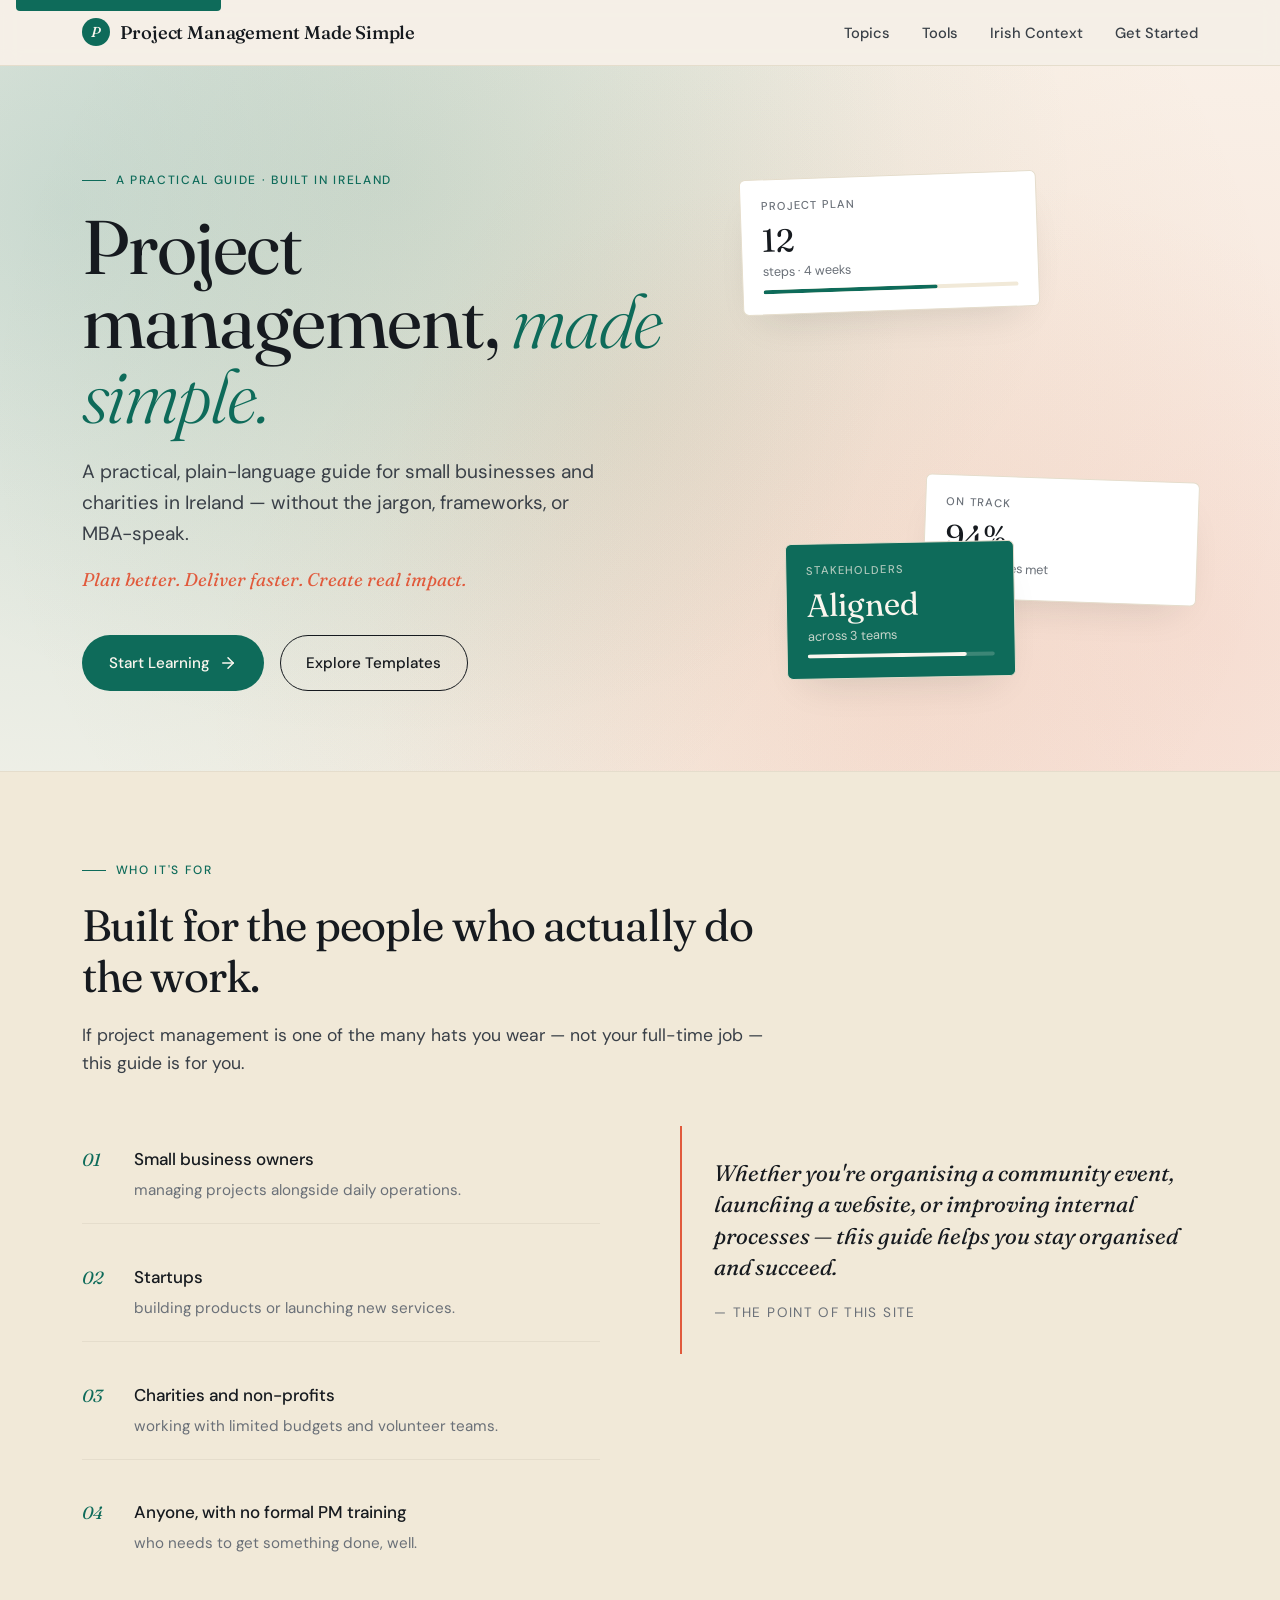
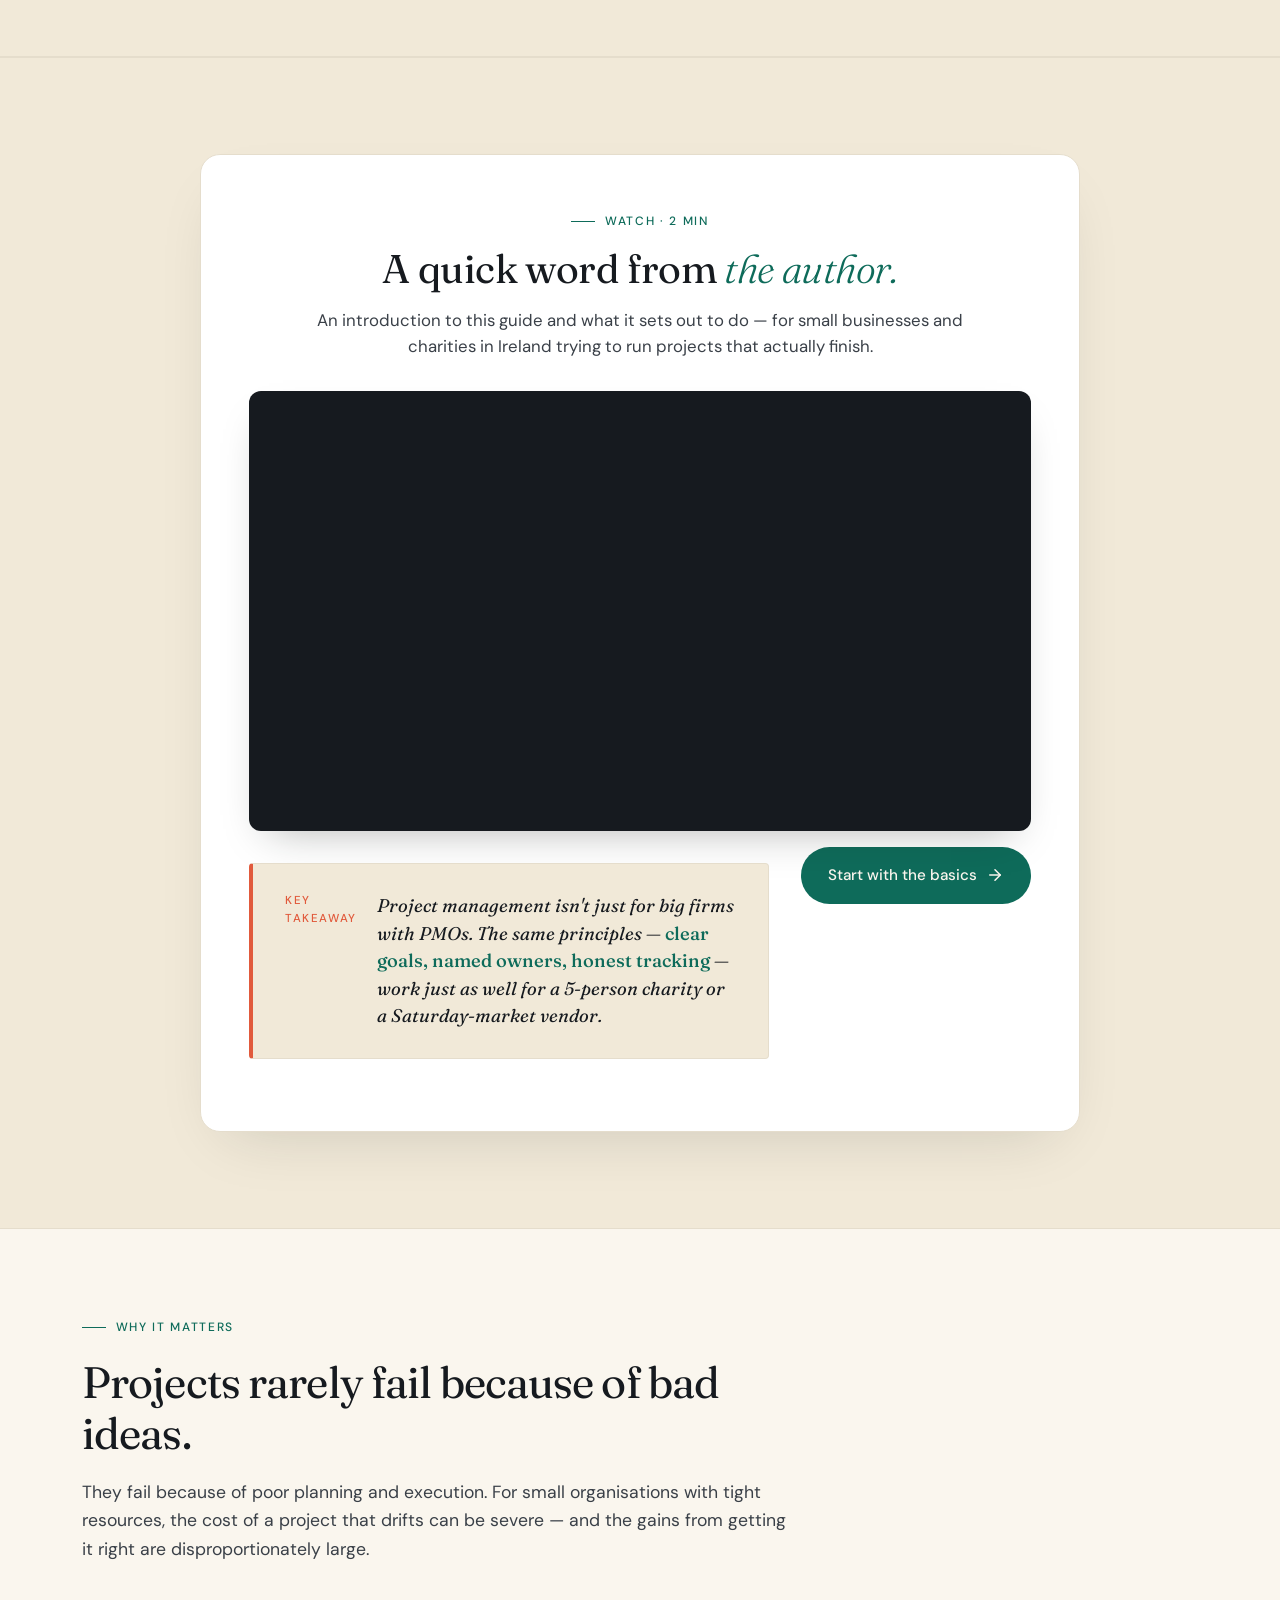
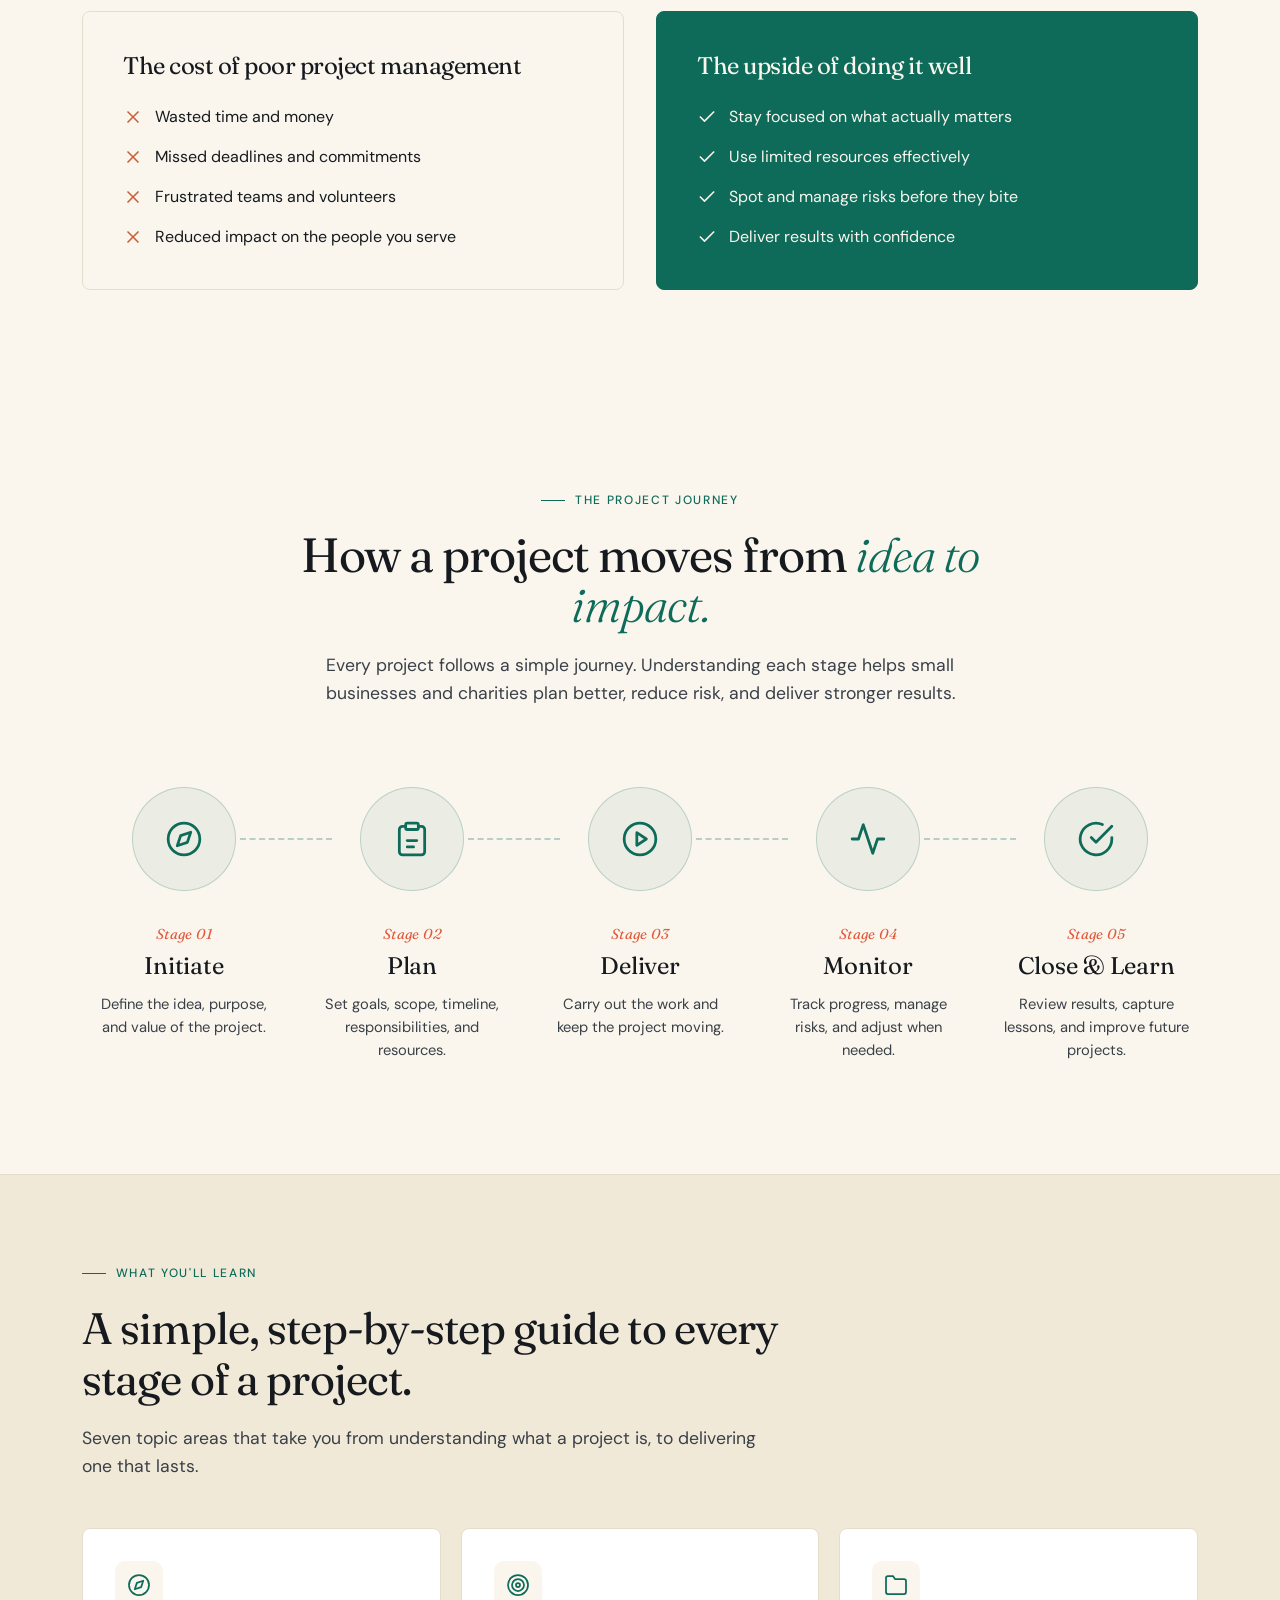
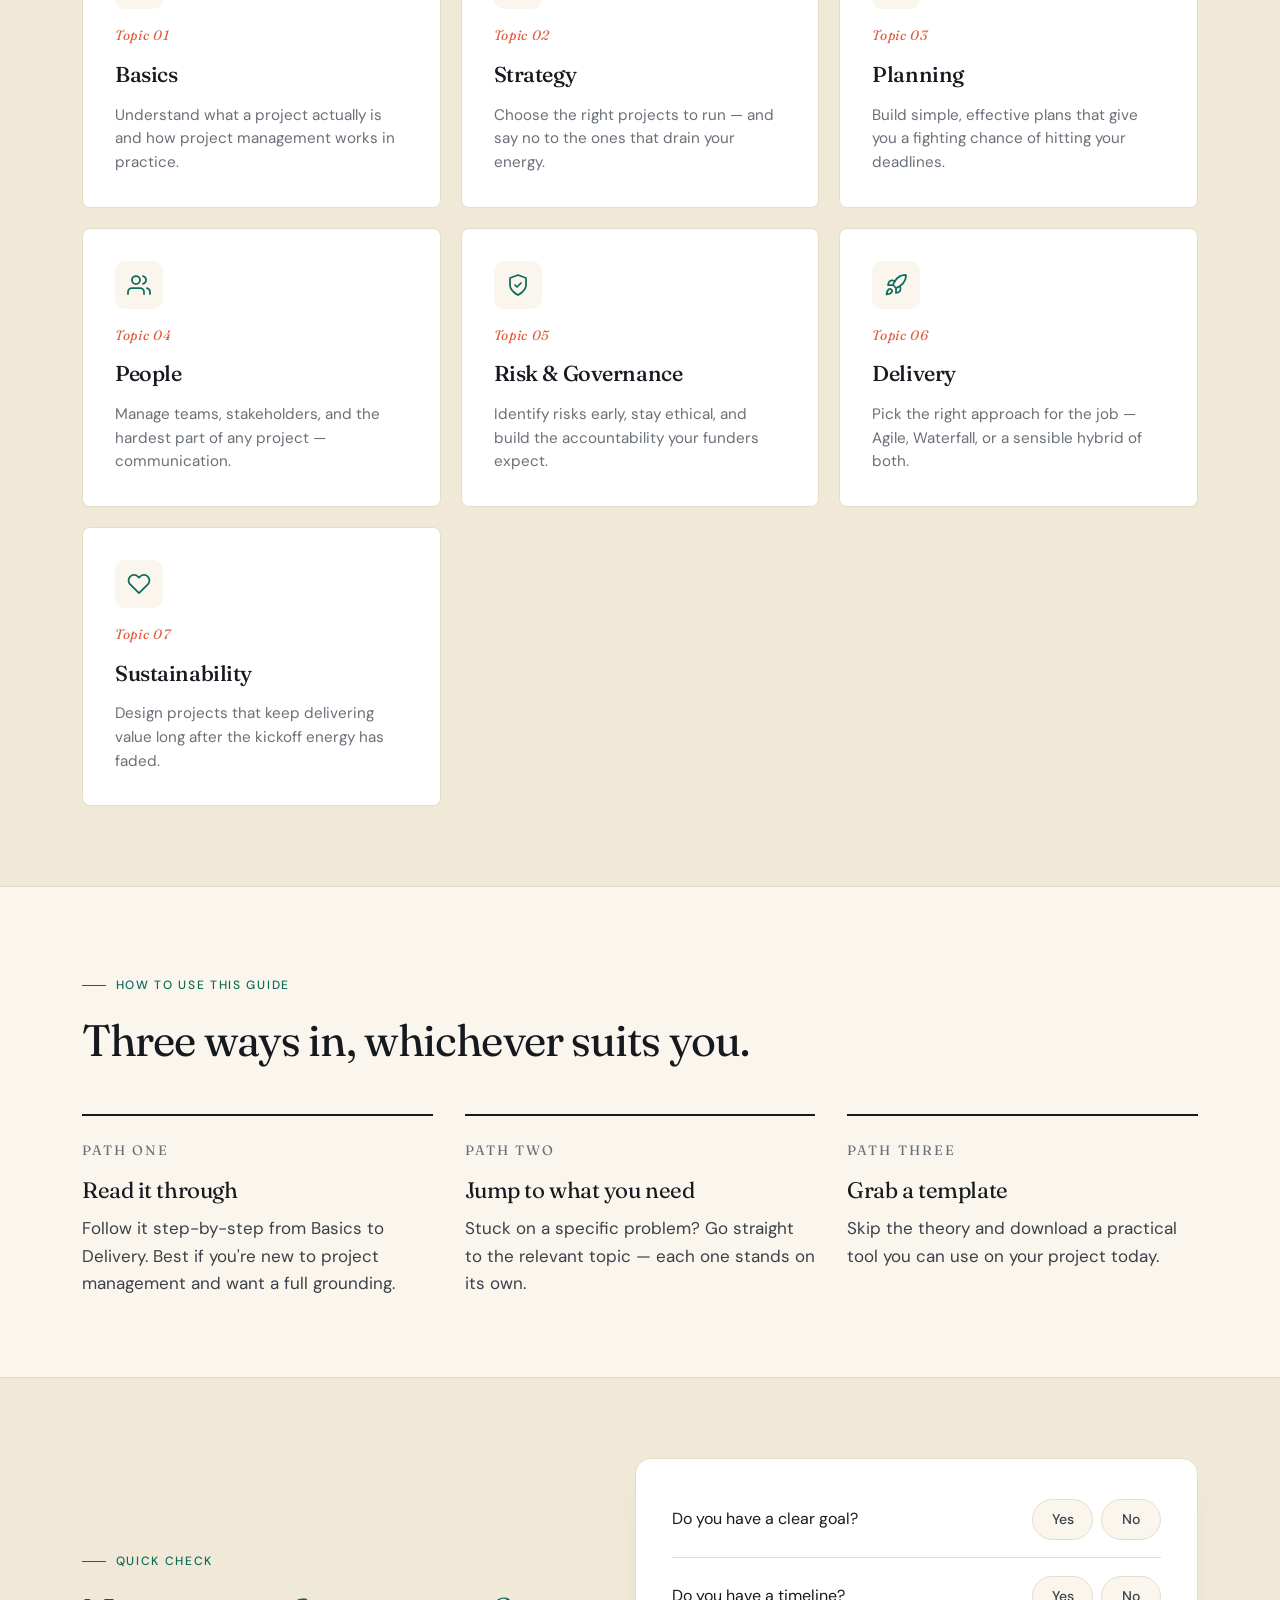
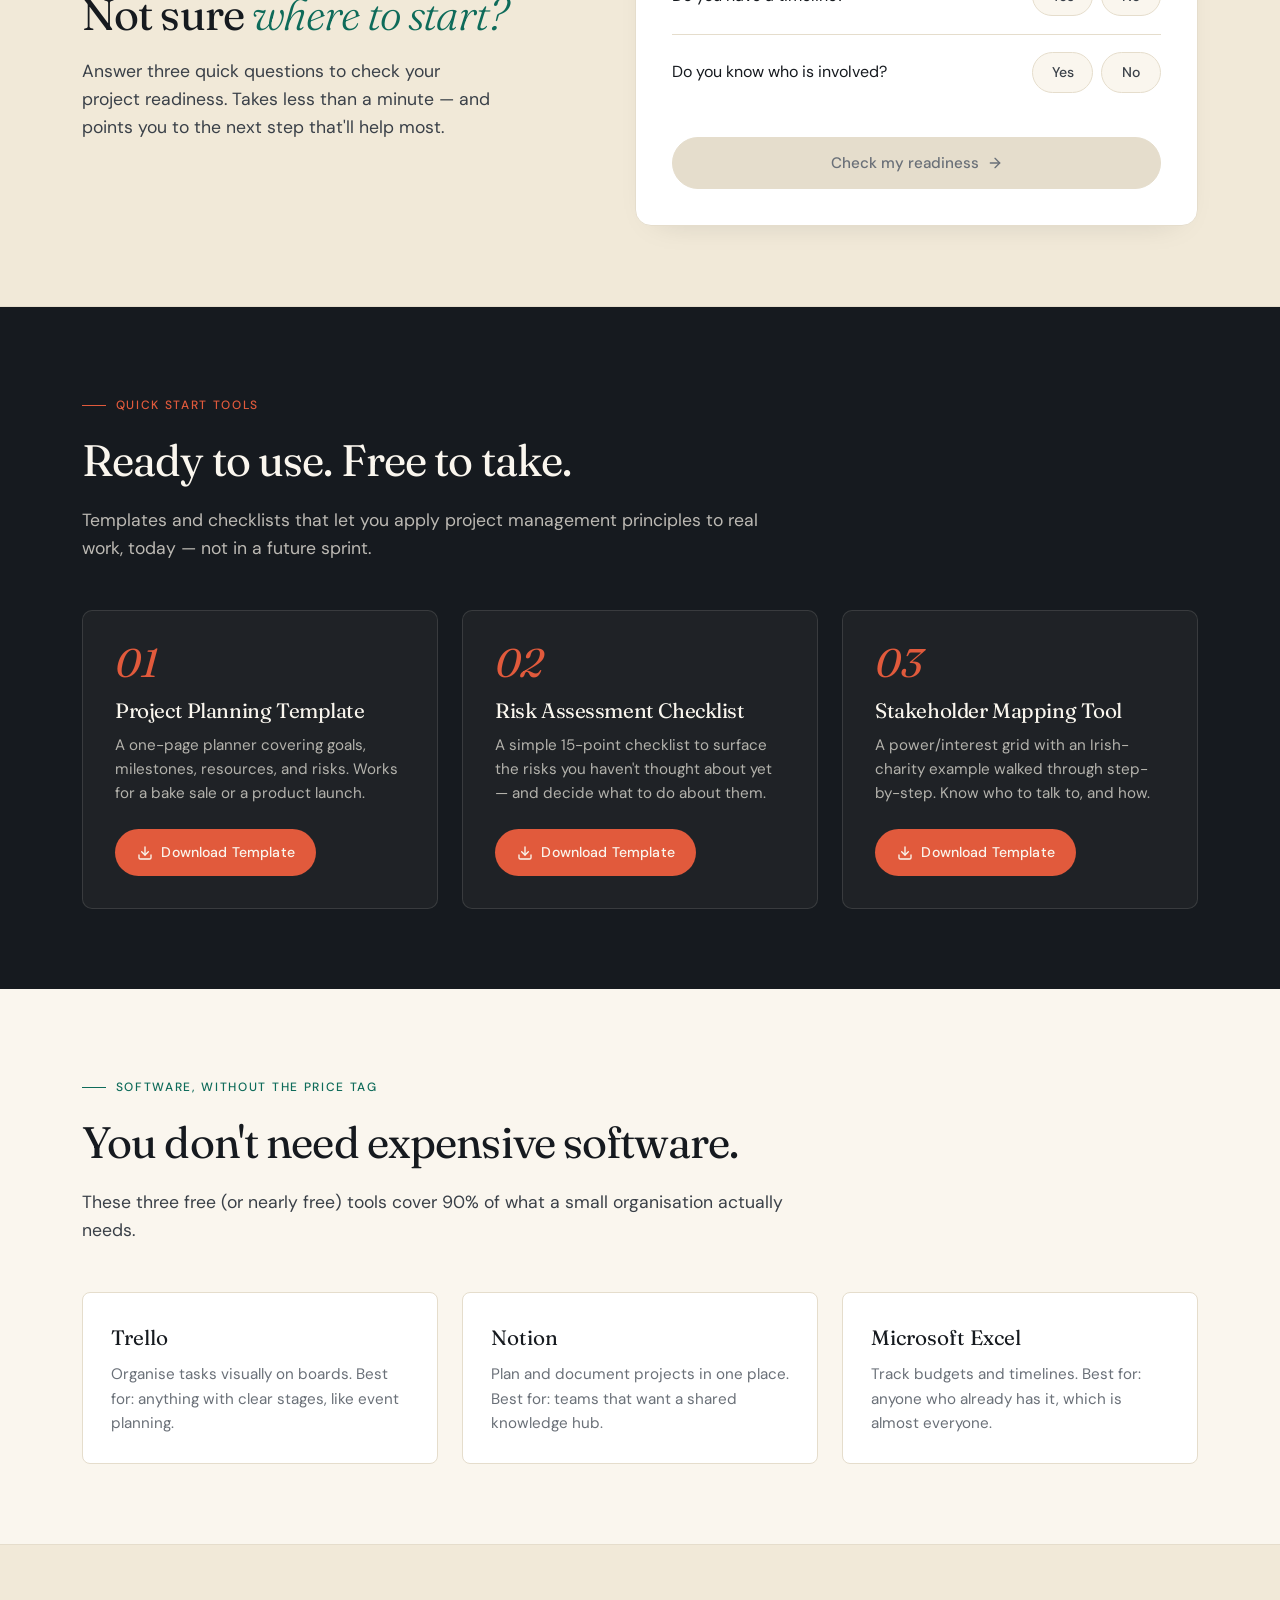
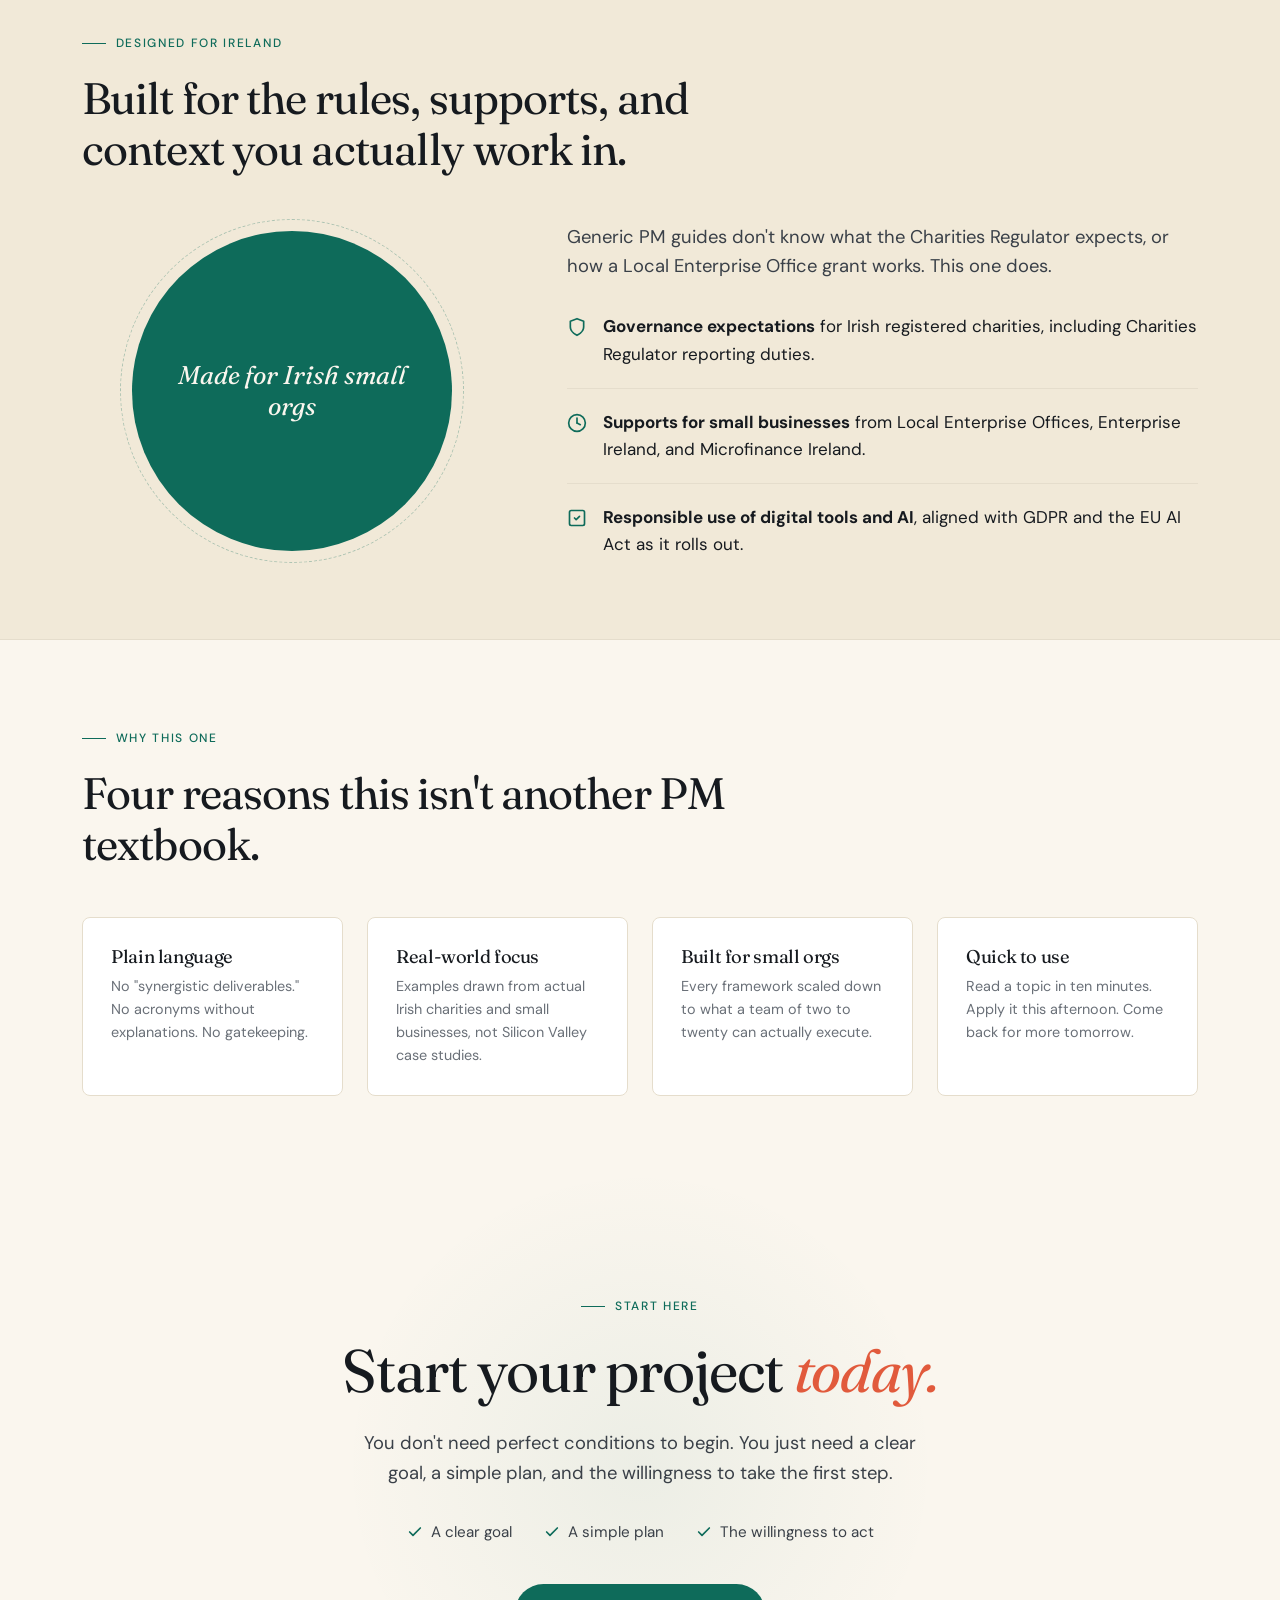
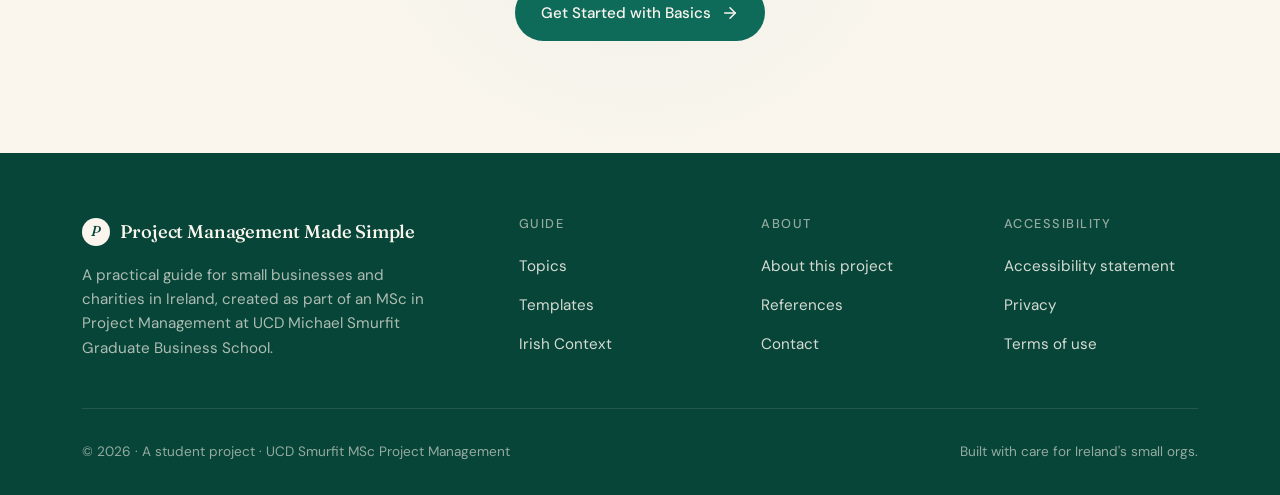
==== commit e6e2167e: "Add files via upload" ====
--- a/index.html
+++ b/index.html
@@ -8,7 +8,7 @@
 <link rel="preconnect" href="https://fonts.googleapis.com">
 <link rel="preconnect" href="https://fonts.gstatic.com" crossorigin>
 <link href="https://fonts.googleapis.com/css2?family=Fraunces:ital,opsz,wght@0,9..144,300..900;1,9..144,300..900&family=DM+Sans:ital,opsz,wght@0,9..40,300..700;1,9..40,300..700&display=swap" rel="stylesheet">
-<link rel="stylesheet" href="styles.css">
+<link rel="stylesheet" href="styles.css?v=2">
 </head>
 <body>
 
@@ -132,7 +132,7 @@
 
           <div class="video-embed">
             <iframe
-              src="https://www.youtube-nocookie.com/embed/-KZaVx0AjKA"
+              src="https://www.youtube-nocookie.com/embed/5txtDgZjz_w"
               title="A quick introduction to this guide"
               loading="lazy"
               allow="accelerometer; autoplay; clipboard-write; encrypted-media; gyroscope; picture-in-picture; web-share"
@@ -666,5 +666,99 @@
 })();
 </script>
 
+<script>
+/* Scroll-reveal — see styles.css §51
+   Auto-applies reveal to common section/card selectors. No data-reveal
+   attributes needed in HTML. Add a selector below to extend reach. */
+(function() {
+  'use strict';
+
+  // Bail early for reduced-motion users
+  if (window.matchMedia && window.matchMedia('(prefers-reduced-motion: reduce)').matches) {
+    return;
+  }
+  // Bail if IntersectionObserver isn't supported (very old browsers)
+  if (!('IntersectionObserver' in window)) return;
+
+  // Selectors that should reveal as they scroll into view
+  var REVEAL_SELECTORS = [
+    '.section-head',
+    '.video-card-wrap',
+    '.lifecycle-intro, .journey-intro',
+    '.why-grid > *',
+    '.topic-card',
+    '.tool',
+    '.journey-stage',
+    '.audience-list > li',
+    '.diff-grid > *',
+    '.callout',
+    '.takeaway:not(.takeaway-full)',
+    '.quick-check-grid',
+    '.tools-grid .tool',
+    '.country-emblem',
+    '.method-card',
+    '.dimension-card',
+    '.role-card',
+    '.principle-card',
+    '.example-card',
+    '.check-list',
+    '.stakeholder-table',
+    '.ref-list',
+    '.comparison-table',
+    '.matrix',
+    '.matrix-2x2',
+    '.lifecycle-step'
+  ].join(', ');
+
+  // Hide eligible elements first (before observer fires) by adding the class
+  // ONLY after we know we'll be doing this — keeps no-JS users safe.
+  document.documentElement.classList.add('js-reveal');
+
+  function setup() {
+    var elements = document.querySelectorAll(REVEAL_SELECTORS);
+    if (!elements.length) return;
+
+    elements.forEach(function(el) {
+      el.setAttribute('data-reveal', '');
+    });
+
+    // Reveal anything already in view at page load — prevents a flash where
+    // hero content briefly appears hidden before the observer kicks in.
+    var viewportHeight = window.innerHeight;
+    elements.forEach(function(el) {
+      var rect = el.getBoundingClientRect();
+      if (rect.top < viewportHeight) {
+        el.classList.add('is-visible');
+      }
+    });
+
+    var observer = new IntersectionObserver(function(entries) {
+      entries.forEach(function(entry) {
+        if (entry.isIntersecting) {
+          entry.target.classList.add('is-visible');
+          observer.unobserve(entry.target);
+        }
+      });
+    }, {
+      rootMargin: '0px 0px -8% 0px',
+      threshold: 0.05
+    });
+
+    elements.forEach(function(el) {
+      // Don't observe ones already revealed
+      if (!el.classList.contains('is-visible')) {
+        observer.observe(el);
+      }
+    });
+  }
+
+  if (document.readyState === 'loading') {
+    document.addEventListener('DOMContentLoaded', setup);
+  } else {
+    setup();
+  }
+})();
+</script>
+
 </body>
 </html>
--- a/styles.css
+++ b/styles.css
@@ -3375,3 +3375,130 @@
 @media (max-width: 760px) {
   .video-card-foot .btn { margin-top: 0; }
 }
+
+
+/* ---------------------------------------------------------------------
+   49. RISK PAGE — 4-card "why it matters" grid responsive overrides
+   --------------------------------------------------------------------- */
+@media (max-width: 900px) {
+  .why-grid[style*="repeat(4"] {
+    grid-template-columns: repeat(2, 1fr) !important;
+  }
+}
+@media (max-width: 520px) {
+  .why-grid[style*="repeat(4"] {
+    grid-template-columns: 1fr !important;
+  }
+}
+
+
+/* ---------------------------------------------------------------------
+   50. ANIMATED HERO GRADIENT (homepage hero — subtle drift + parallax)
+   ---------------------------------------------------------------------
+   TWO LAYERS for richer effect:
+   1. The .hero itself gets a static fixed-attachment radial gradient.
+      Because of `background-attachment: fixed`, this layer stays put
+      relative to the viewport while you scroll — true CSS parallax.
+   2. A ::before pseudo-element on top adds three drifting radial blobs
+      with a 28-second time-based animation (independent of scroll).
+   Combined: gradient stays anchored as you scroll past the hero,
+   while colours softly drift on a slow loop.
+   Mobile: background-attachment: fixed is disabled by most mobile
+   browsers for performance, so they see only the time-based drift.
+   That's an acceptable graceful degradation.
+   --------------------------------------------------------------------- */
+
+/* Layer 1 — the static parallax base (attached to viewport) */
+.hero {
+  background-image:
+    radial-gradient(ellipse at 30% 20%, rgba(14, 107, 90, 0.10), transparent 55%),
+    radial-gradient(ellipse at 70% 80%, rgba(225, 90, 60, 0.08), transparent 55%);
+  background-attachment: fixed;
+  background-size: 100% 100%;
+  background-repeat: no-repeat;
+}
+
+/* Layer 2 — the animated drifting blobs (sits above the parallax base) */
+.hero::before {
+  content: "";
+  position: absolute;
+  /* Generous oversize so the rotation/translate animation never reveals edges */
+  inset: -25%;
+  z-index: 0;
+  pointer-events: none;
+  background:
+    radial-gradient(circle at 20% 30%, rgba(14, 107, 90, 0.16), transparent 50%),
+    radial-gradient(circle at 80% 70%, rgba(225, 90, 60, 0.12), transparent 50%),
+    radial-gradient(circle at 50% 50%, rgba(156, 102, 8, 0.08), transparent 60%);
+  animation: hero-drift 28s ease-in-out infinite alternate;
+}
+
+/* Make sure the hero content sits above both gradient layers */
+.hero > .container,
+.hero-grid {
+  position: relative;
+  z-index: 1;
+}
+
+@keyframes hero-drift {
+  0%   { transform: translate(0%, 0%) rotate(0deg); }
+  100% { transform: translate(8%, -6%) rotate(8deg); }
+}
+
+/* Accessibility — respect users who've disabled motion */
+@media (prefers-reduced-motion: reduce) {
+  .hero::before { animation: none; }
+  .hero { background-attachment: scroll; } /* don't lock the gradient when motion is reduced */
+}
+
+/* Mobile — disable parallax explicitly (most mobile browsers already do, but be safe) */
+@media (max-width: 768px) {
+  .hero { background-attachment: scroll; }
+}
+
+
+/* ---------------------------------------------------------------------
+   51. SCROLL-REVEAL ANIMATIONS
+   ---------------------------------------------------------------------
+   Elements with [data-reveal] start invisible + slightly offset, then
+   animate in once they enter the viewport. The .is-visible class is
+   added by a small IntersectionObserver script in the page.
+   Critical: the .js-reveal class on <html> must be added by the script
+   BEFORE these styles take effect. Without JS, content is fully visible
+   by default — the animation is purely additive enhancement.
+   --------------------------------------------------------------------- */
+
+.js-reveal [data-reveal] {
+  opacity: 0;
+  transform: translateY(12px);
+  transition:
+    opacity 0.7s cubic-bezier(0.22, 1, 0.36, 1),
+    transform 0.7s cubic-bezier(0.22, 1, 0.36, 1);
+  will-change: opacity, transform;
+}
+
+.js-reveal [data-reveal].is-visible {
+  opacity: 1;
+  transform: translateY(0);
+}
+
+/* Optional stagger — children of [data-reveal-stagger] reveal one after another */
+.js-reveal [data-reveal-stagger] > [data-reveal] {
+  transition-delay: 0s;
+}
+.js-reveal [data-reveal-stagger].is-visible > [data-reveal]:nth-child(1) { transition-delay: 0.05s; }
+.js-reveal [data-reveal-stagger].is-visible > [data-reveal]:nth-child(2) { transition-delay: 0.12s; }
+.js-reveal [data-reveal-stagger].is-visible > [data-reveal]:nth-child(3) { transition-delay: 0.19s; }
+.js-reveal [data-reveal-stagger].is-visible > [data-reveal]:nth-child(4) { transition-delay: 0.26s; }
+.js-reveal [data-reveal-stagger].is-visible > [data-reveal]:nth-child(5) { transition-delay: 0.33s; }
+.js-reveal [data-reveal-stagger].is-visible > [data-reveal]:nth-child(6) { transition-delay: 0.40s; }
+.js-reveal [data-reveal-stagger].is-visible > [data-reveal]:nth-child(7) { transition-delay: 0.47s; }
+
+/* Accessibility — instant reveal for users who've disabled motion */
+@media (prefers-reduced-motion: reduce) {
+  .js-reveal [data-reveal] {
+    opacity: 1;
+    transform: none;
+    transition: none;
+  }
+}
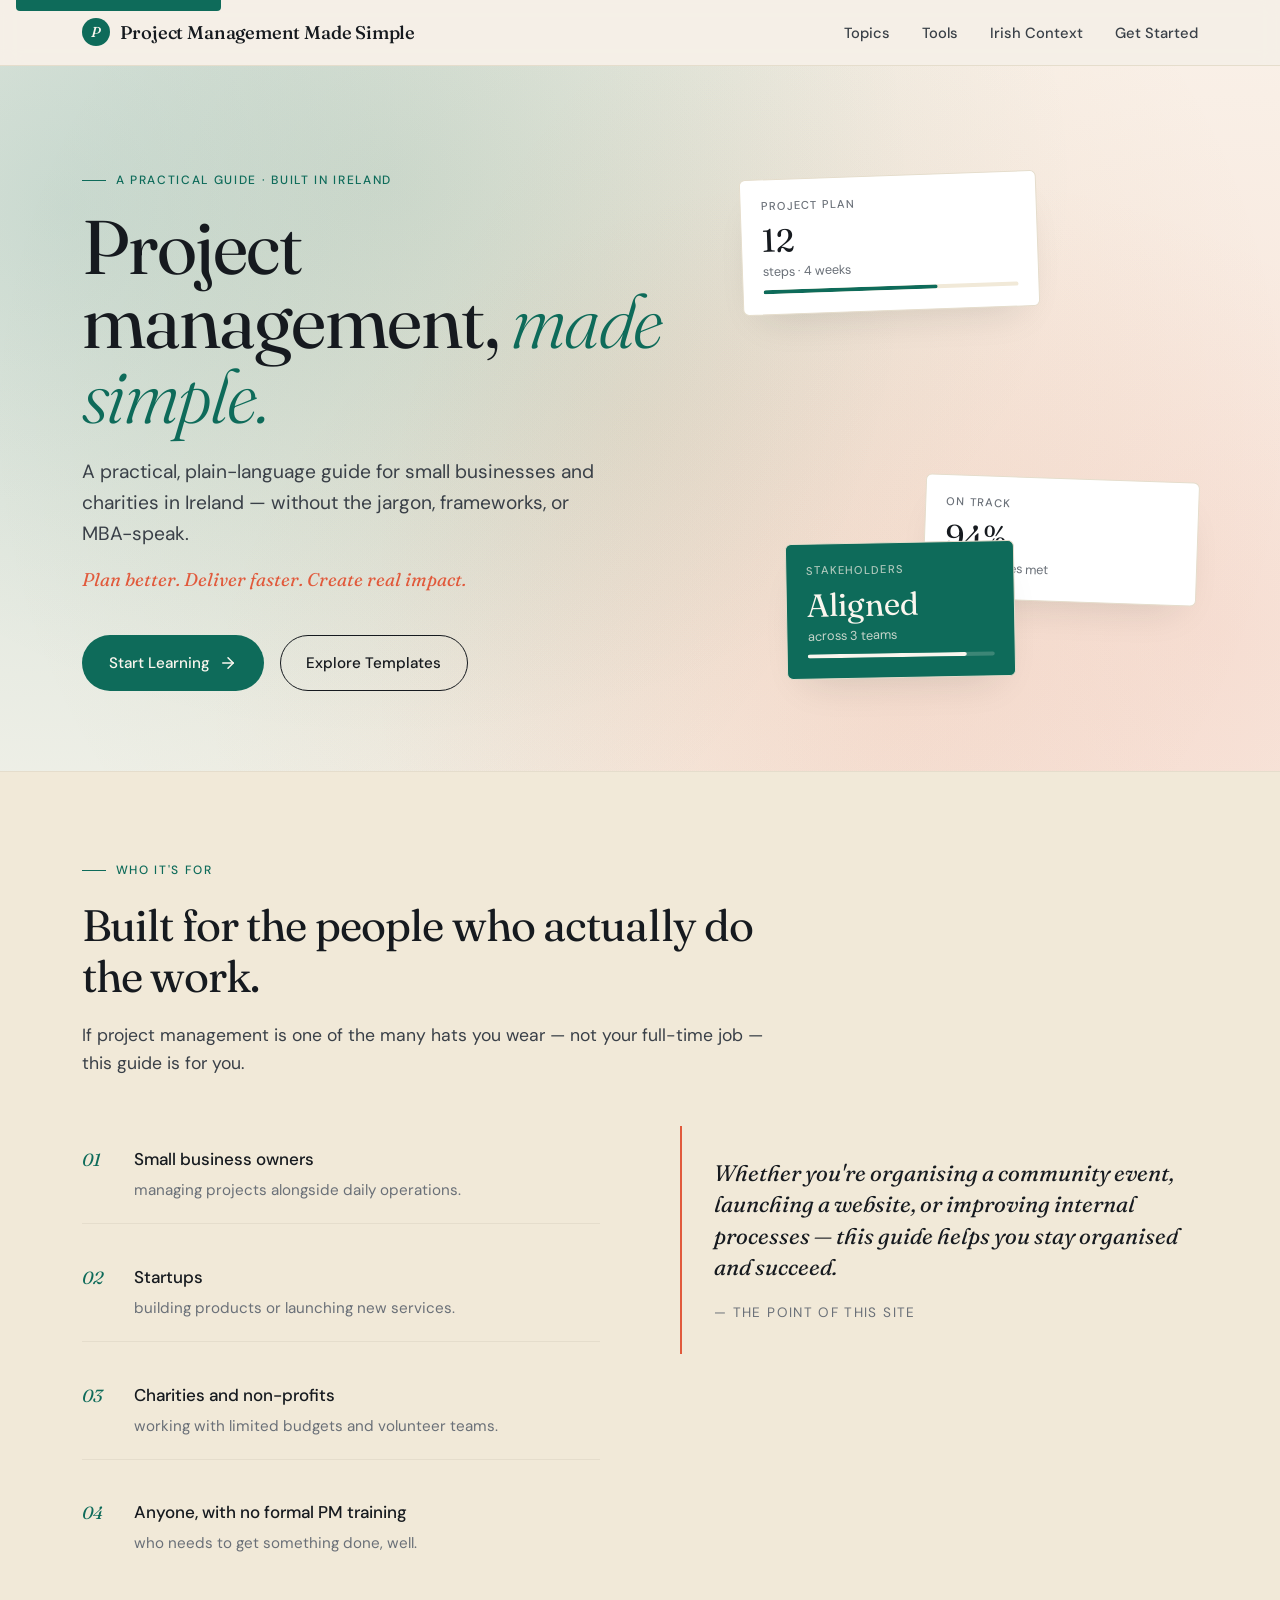
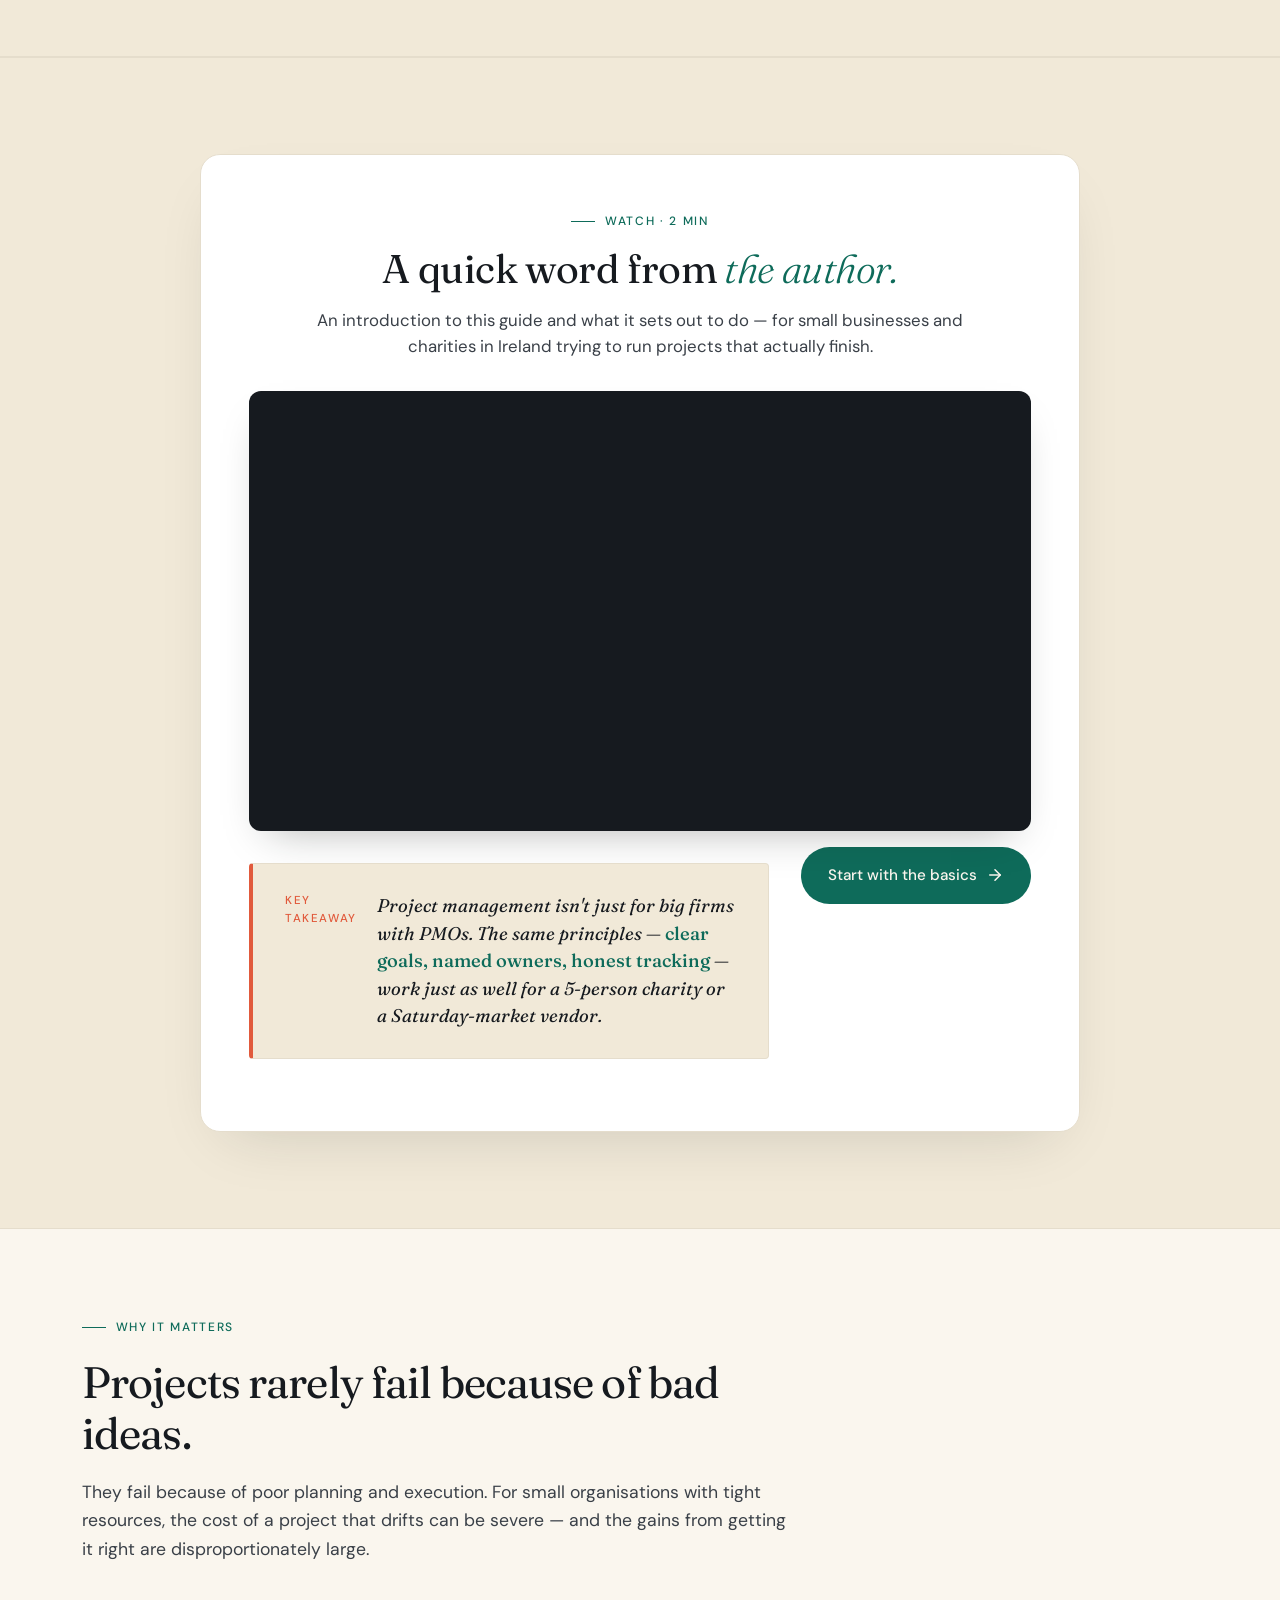
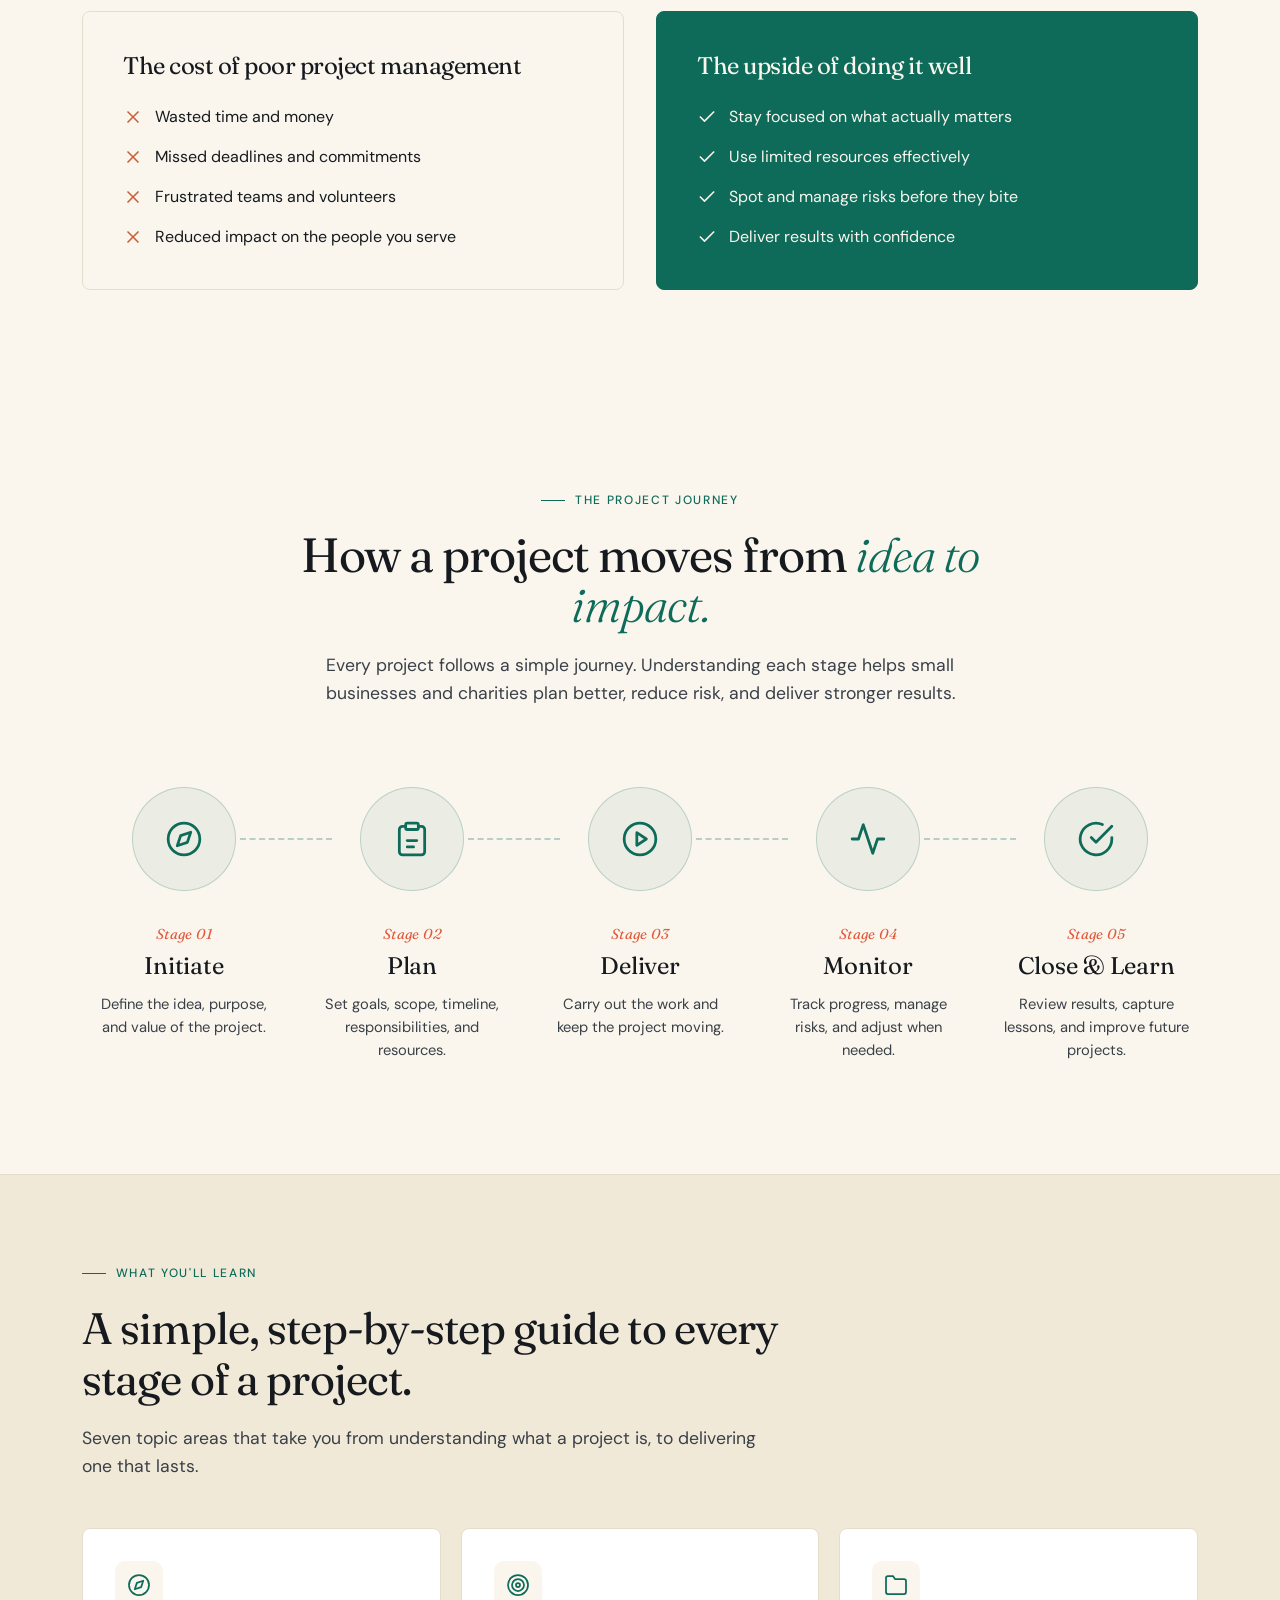
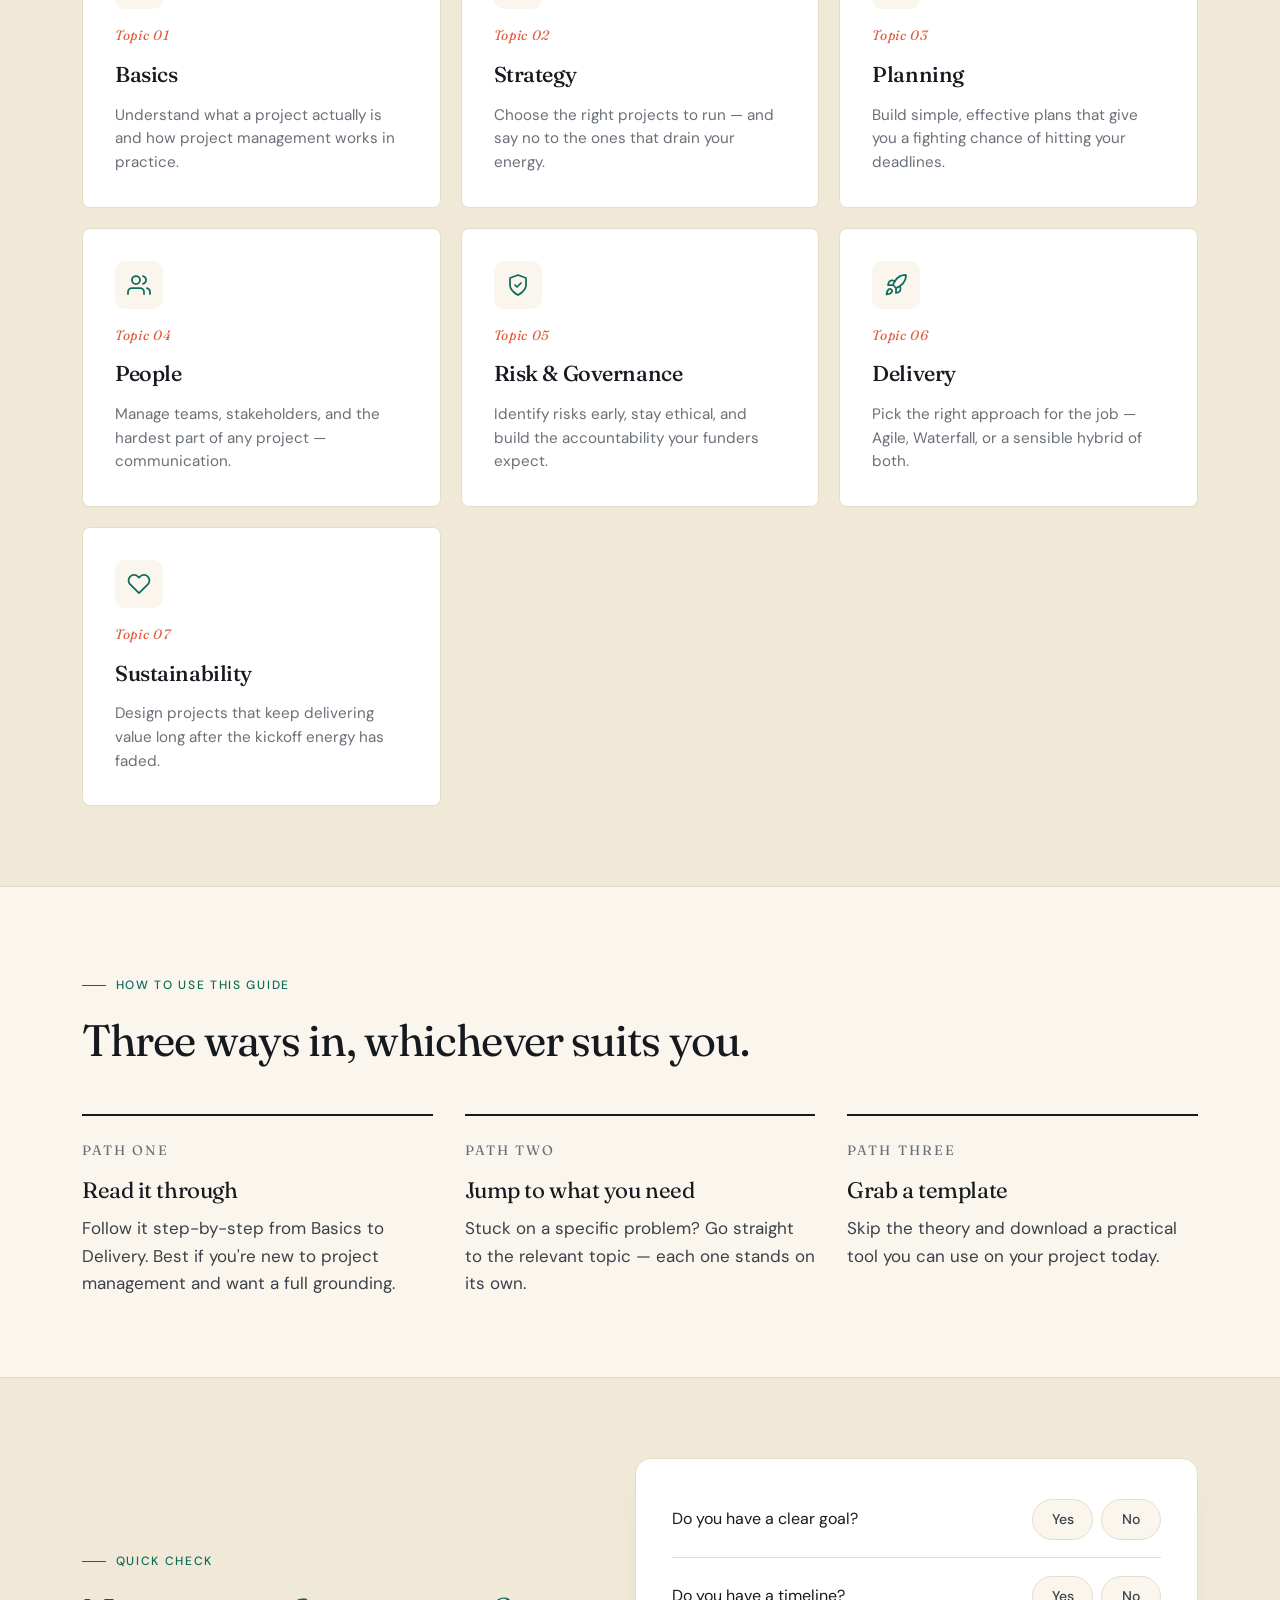
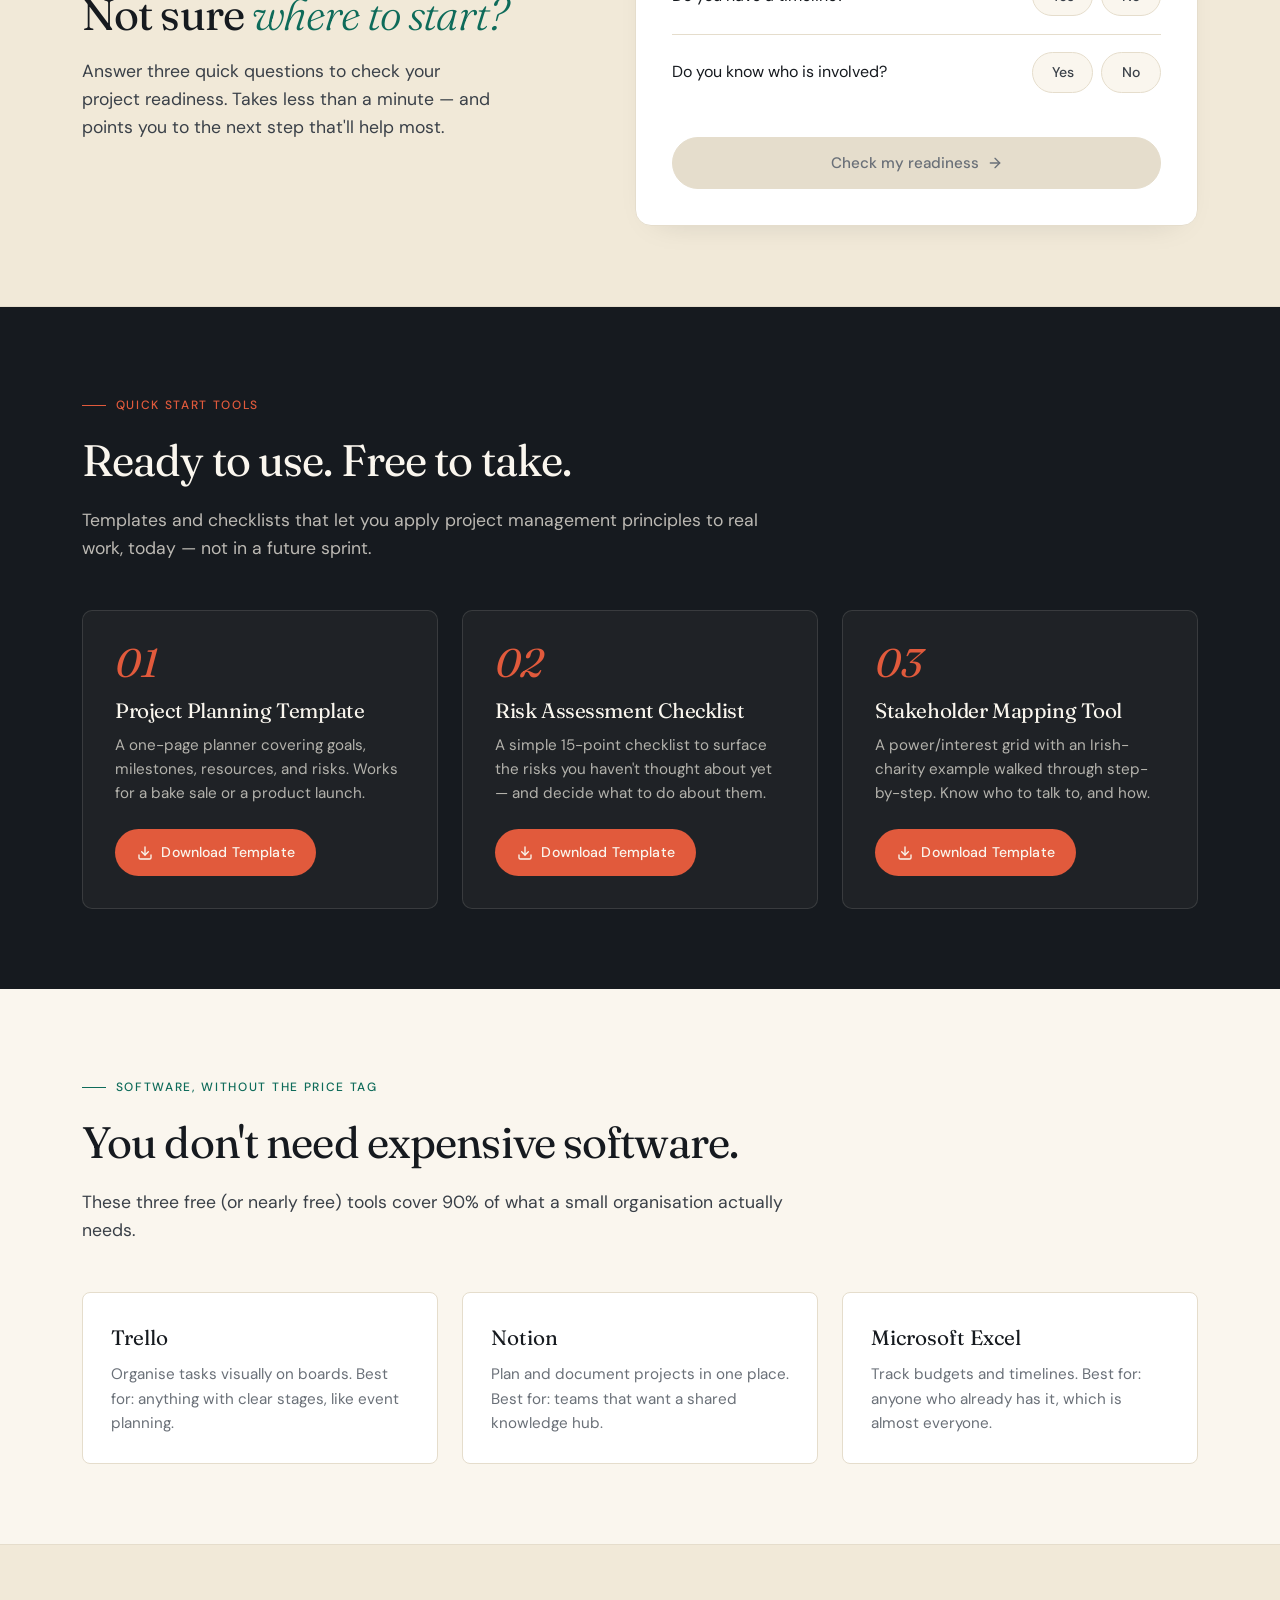
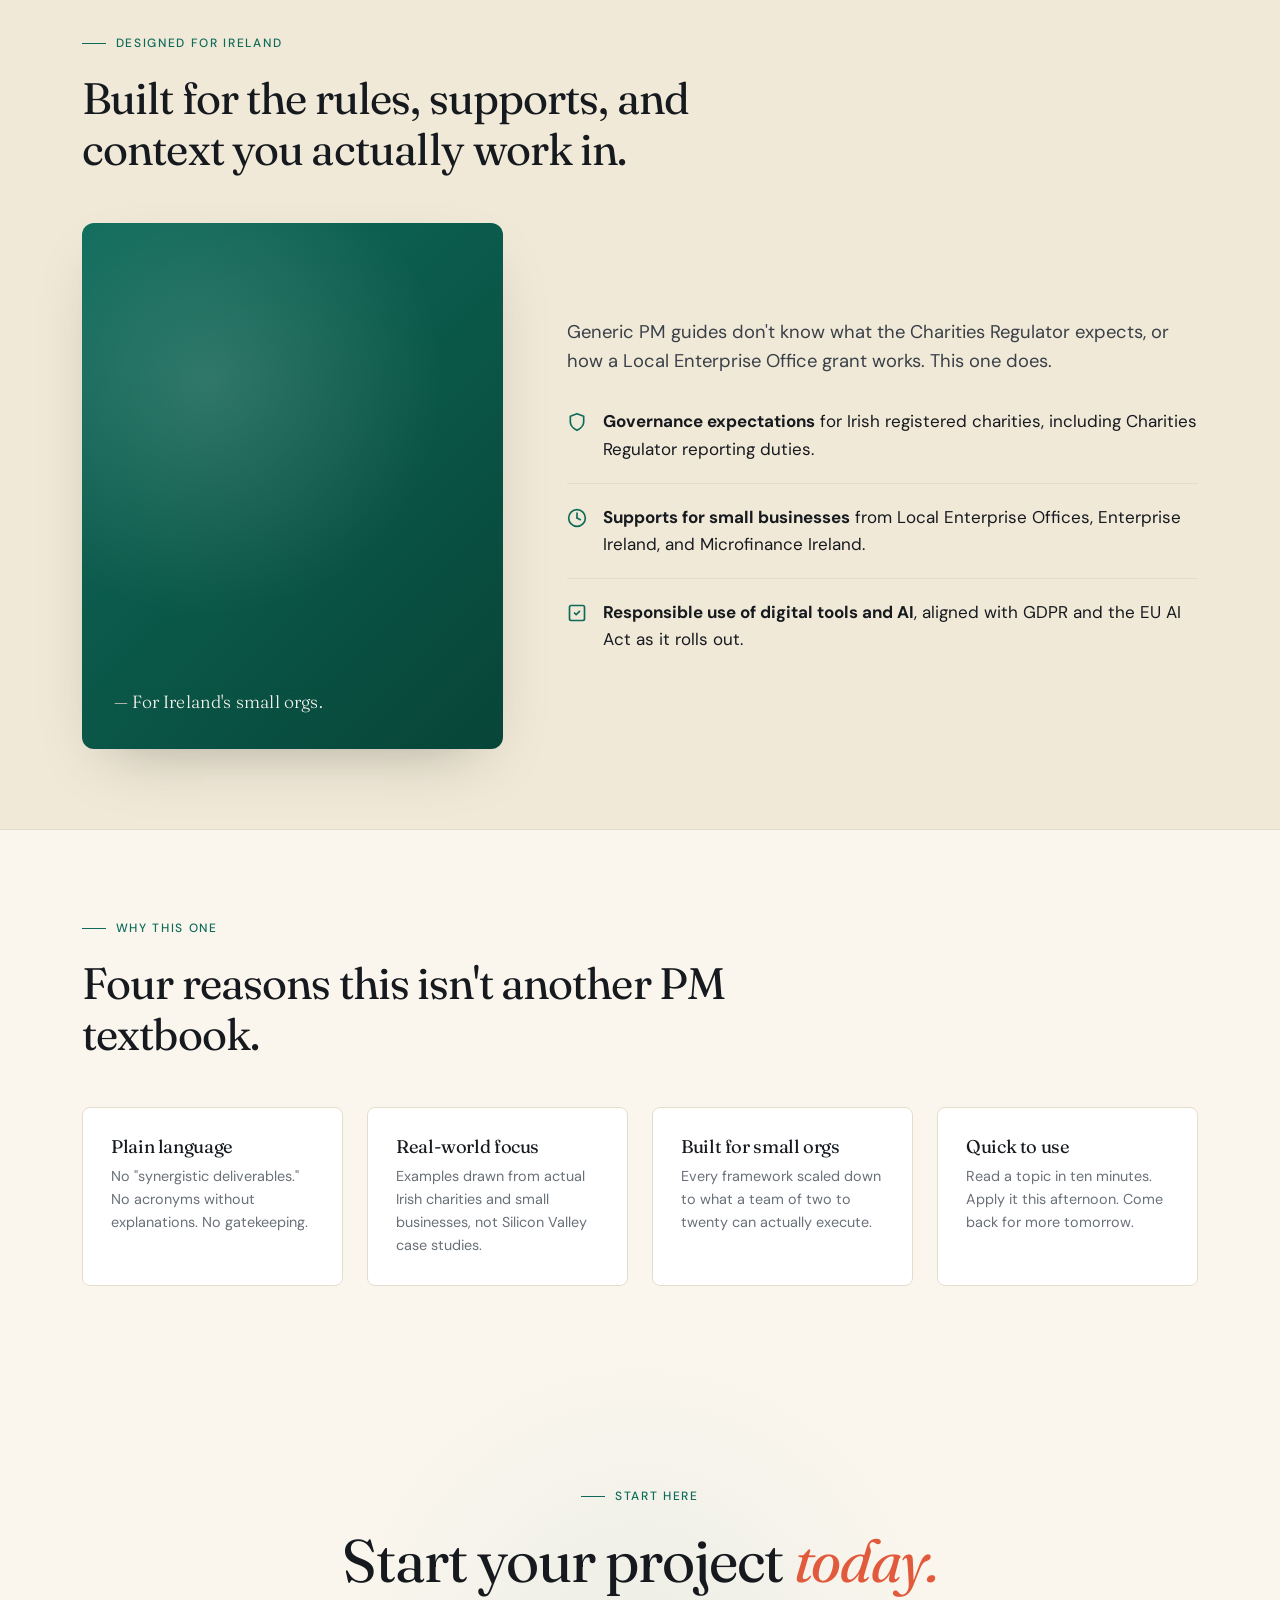
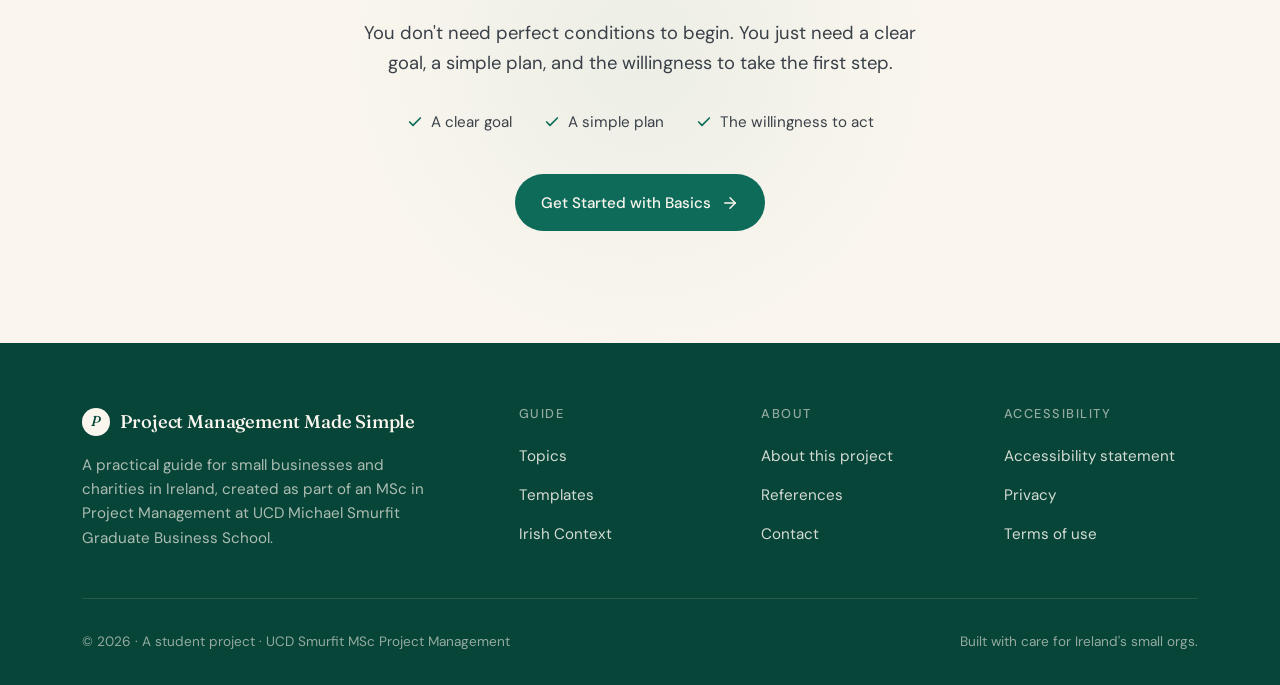
==== commit f6e982ce: "Add files via upload" ====
--- a/index.html
+++ b/index.html
@@ -1,5 +1,5 @@
 <!DOCTYPE html>
-<html lang="en">
+<html lang="en" class="no-js">
 <head>
 <meta charset="UTF-8">
 <meta name="viewport" content="width=device-width, initial-scale=1.0">
@@ -8,7 +8,19 @@
 <link rel="preconnect" href="https://fonts.googleapis.com">
 <link rel="preconnect" href="https://fonts.gstatic.com" crossorigin>
 <link href="https://fonts.googleapis.com/css2?family=Fraunces:ital,opsz,wght@0,9..144,300..900;1,9..144,300..900&family=DM+Sans:ital,opsz,wght@0,9..40,300..700;1,9..40,300..700&display=swap" rel="stylesheet">
-<link rel="stylesheet" href="styles.css?v=2">
+<link rel="stylesheet" href="styles.css?v=5">
+<script>
+/* Page-fade — see styles.css §52, fade-in trigger */
+document.documentElement.classList.remove('no-js');
+document.addEventListener('DOMContentLoaded', function() {
+  // Use rAF to ensure the opacity:0 state has been painted before flipping
+  requestAnimationFrame(function() {
+    requestAnimationFrame(function() {
+      document.body.classList.add('is-loaded');
+    });
+  });
+});
+</script>
 </head>
 <body>
 
@@ -484,9 +496,14 @@
       </div>
 
       <div class="ireland-grid">
-        <div class="ireland-emblem" aria-hidden="true">
-          Made for Irish small orgs
-        </div>
+        <figure class="ireland-photo" aria-hidden="true">
+          <img src="images/ireland.jpg"
+               alt=""
+               loading="lazy"
+               decoding="async"
+               onerror="this.parentElement.classList.add('photo-fallback'); this.remove();">
+          <figcaption>For Ireland's small orgs.</figcaption>
+        </figure>
         <div>
           <p class="intro-para">Generic PM guides don't know what the Charities Regulator expects, or how a Local Enterprise Office grant works. This one does.</p>
           <ul>
@@ -760,5 +777,44 @@
 })();
 </script>
 
+<script>
+/* Page-fade — see styles.css §52, fade-out on internal navigation */
+(function() {
+  'use strict';
+  // Skip for reduced-motion users
+  if (window.matchMedia && window.matchMedia('(prefers-reduced-motion: reduce)').matches) return;
+
+  var FADE_MS = 220;
+
+  document.addEventListener('click', function(e) {
+    var link = e.target.closest('a');
+    if (!link) return;
+
+    var href = link.getAttribute('href');
+    if (!href) return;
+
+    // Only intercept internal page navigations (.html files in this site)
+    if (!/\.html(\?|#|$)/.test(href)) return;
+
+    // Skip: external links, target=_blank, modifier keys, anchor on same page
+    if (link.target && link.target !== '_self') return;
+    if (e.metaKey || e.ctrlKey || e.shiftKey || e.altKey) return;
+    if (link.hostname && link.hostname !== window.location.hostname) return;
+
+    e.preventDefault();
+    document.body.classList.remove('is-loaded');
+    document.body.classList.add('is-leaving');
+    setTimeout(function() { window.location.href = href; }, FADE_MS);
+  });
+
+  // Handle browser back/forward — fade in if returning to a cached page
+  window.addEventListener('pageshow', function(e) {
+    if (e.persisted) {
+      document.body.classList.remove('is-leaving');
+      document.body.classList.add('is-loaded');
+    }
+  });
+})();
+</script>
 </body>
 </html>
--- a/styles.css
+++ b/styles.css
@@ -3502,3 +3502,112 @@
     transition: none;
   }
 }
+
+
+/* ---------------------------------------------------------------------
+   52. PAGE FADE TRANSITION
+   ---------------------------------------------------------------------
+   Page starts at opacity 0 and fades in. A small inline script (in <head>
+   of every page) flips body.is-loaded after first paint to trigger fade-in.
+   For internal navigation, a tiny script captures link clicks, fades out,
+   then navigates — making page transitions feel SPA-smooth.
+   --------------------------------------------------------------------- */
+
+body {
+  opacity: 0;
+  transition: opacity 0.32s ease-out;
+}
+body.is-loaded {
+  opacity: 1;
+}
+body.is-leaving {
+  opacity: 0;
+  transition: opacity 0.22s ease-in;
+}
+
+/* Fallback for users with JavaScript disabled — show the page immediately */
+.no-js body { opacity: 1; }
+
+/* Accessibility — instant for reduced-motion users */
+@media (prefers-reduced-motion: reduce) {
+  body { opacity: 1; transition: none; }
+  body.is-leaving { opacity: 1; }
+}
+
+
+/* ---------------------------------------------------------------------
+   53. EDITORIAL PHOTO ACCENT — Ireland section
+   ---------------------------------------------------------------------
+   Replaces the previous .ireland-emblem placeholder. Loads images/ireland.jpg
+   if present; if the file is missing, JS adds .photo-fallback class which
+   shows a graceful textured placeholder so the layout never looks broken.
+   --------------------------------------------------------------------- */
+
+.ireland-photo {
+  position: relative;
+  margin: 0;
+  aspect-ratio: 4 / 5;
+  border-radius: 12px;
+  overflow: hidden;
+  background: var(--forest);   /* shows through if image is loading or missing */
+  box-shadow: 0 24px 60px -28px rgba(26, 31, 28, 0.35);
+}
+
+.ireland-photo img {
+  width: 100%;
+  height: 100%;
+  object-fit: cover;
+  display: block;
+  /* slight warm tone to match the editorial-documentary brief */
+  filter: saturate(0.92) contrast(0.97);
+  transition: transform 0.7s cubic-bezier(0.22, 1, 0.36, 1);
+}
+
+.ireland-photo:hover img { transform: scale(1.03); }
+
+/* Caption overlay sitting bottom-left */
+.ireland-photo figcaption {
+  position: absolute;
+  left: 1.25rem;
+  bottom: 1.25rem;
+  padding: 0.5rem 1rem;
+  background: rgba(26, 31, 28, 0.78);
+  color: var(--bg);
+  font-family: 'DM Sans', sans-serif;
+  font-size: 0.78rem;
+  font-weight: 500;
+  letter-spacing: 0.08em;
+  text-transform: uppercase;
+  border-radius: 999px;
+  backdrop-filter: blur(4px);
+}
+
+/* Fallback state — when image fails to load (JS removes <img> and adds class) */
+.ireland-photo.photo-fallback {
+  background:
+    radial-gradient(circle at 30% 30%, rgba(255,255,255,0.15), transparent 50%),
+    linear-gradient(135deg, var(--forest) 0%, var(--forest-dark) 100%);
+  display: flex;
+  align-items: flex-end;
+  padding: 2rem;
+}
+.ireland-photo.photo-fallback figcaption {
+  position: static;
+  background: transparent;
+  color: var(--bg);
+  font-family: 'Fraunces', serif;
+  font-size: 1.1rem;
+  font-weight: 300;
+  letter-spacing: 0.01em;
+  text-transform: none;
+  padding: 0;
+}
+.ireland-photo.photo-fallback figcaption::before {
+  content: "—  ";
+  color: var(--clay-soft);
+}
+
+/* Mobile — stack photo above content, slightly shorter */
+@media (max-width: 760px) {
+  .ireland-photo { aspect-ratio: 4 / 3; }
+}
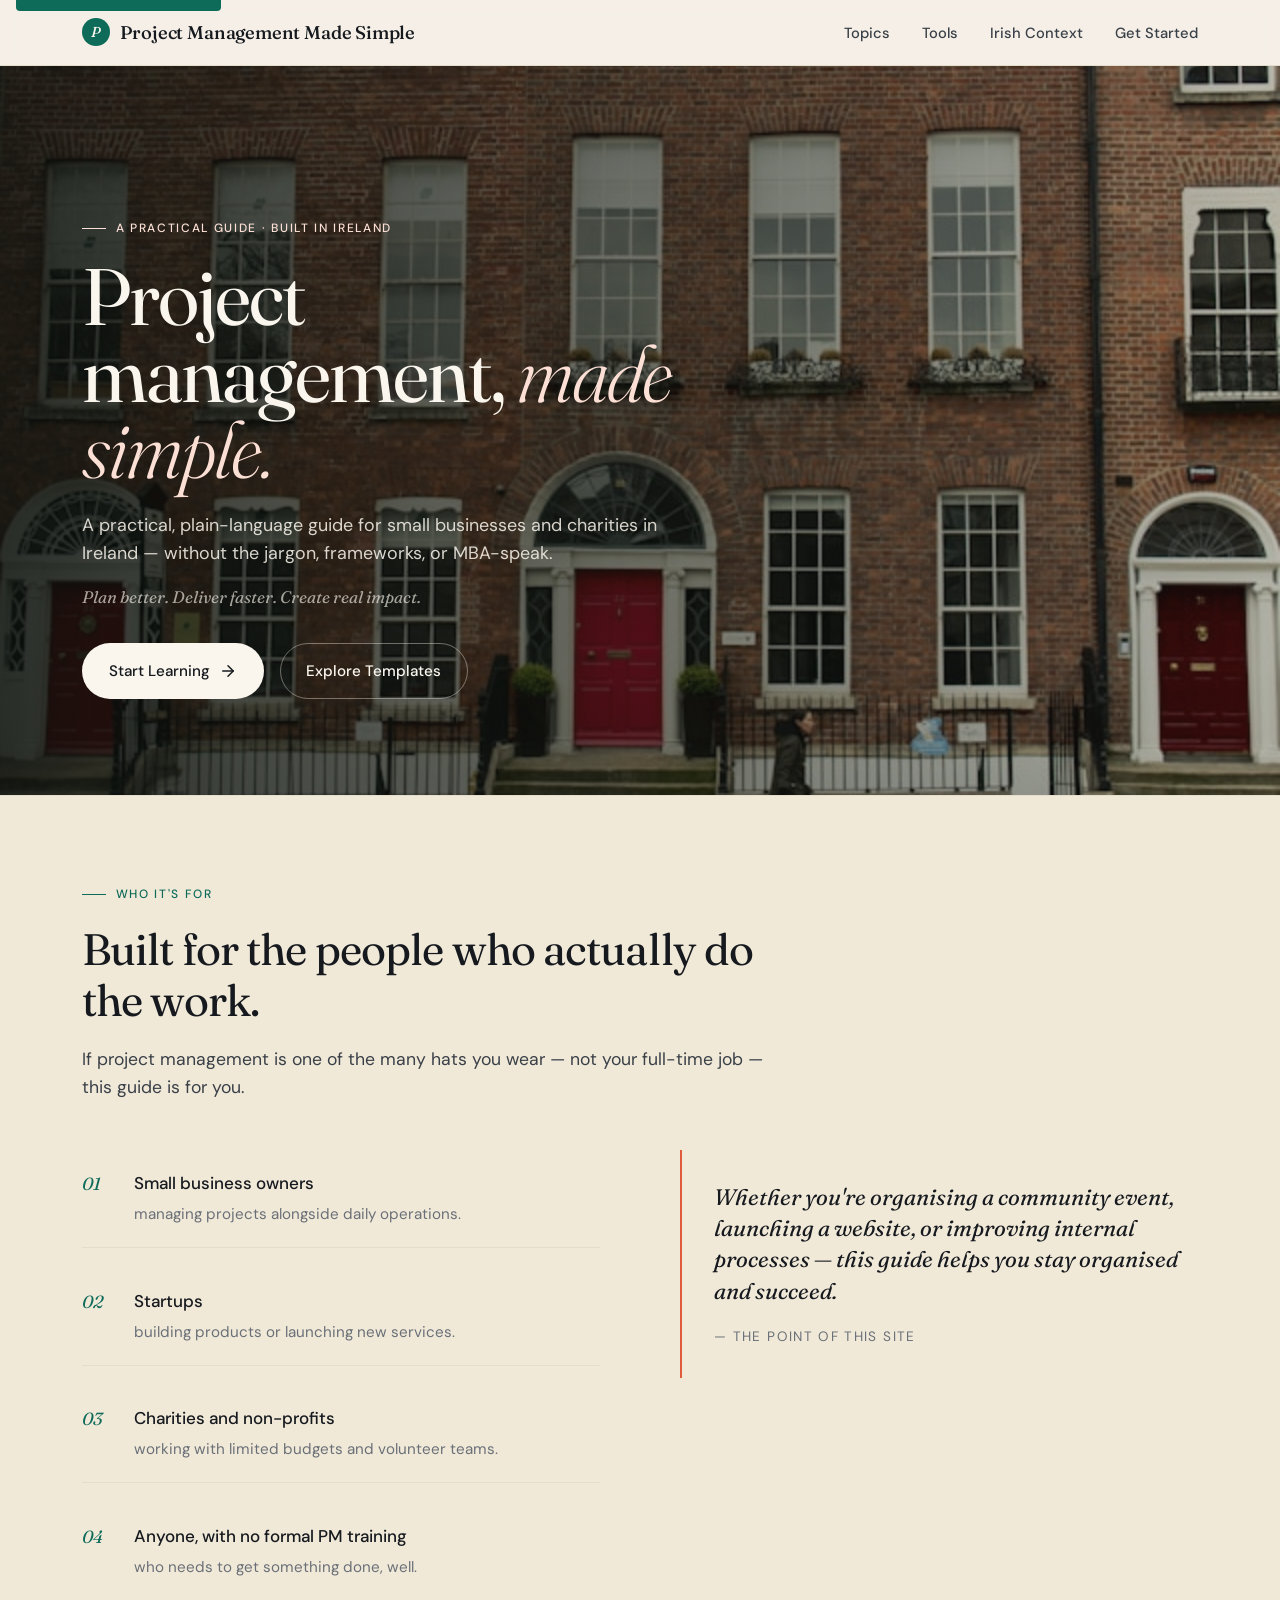
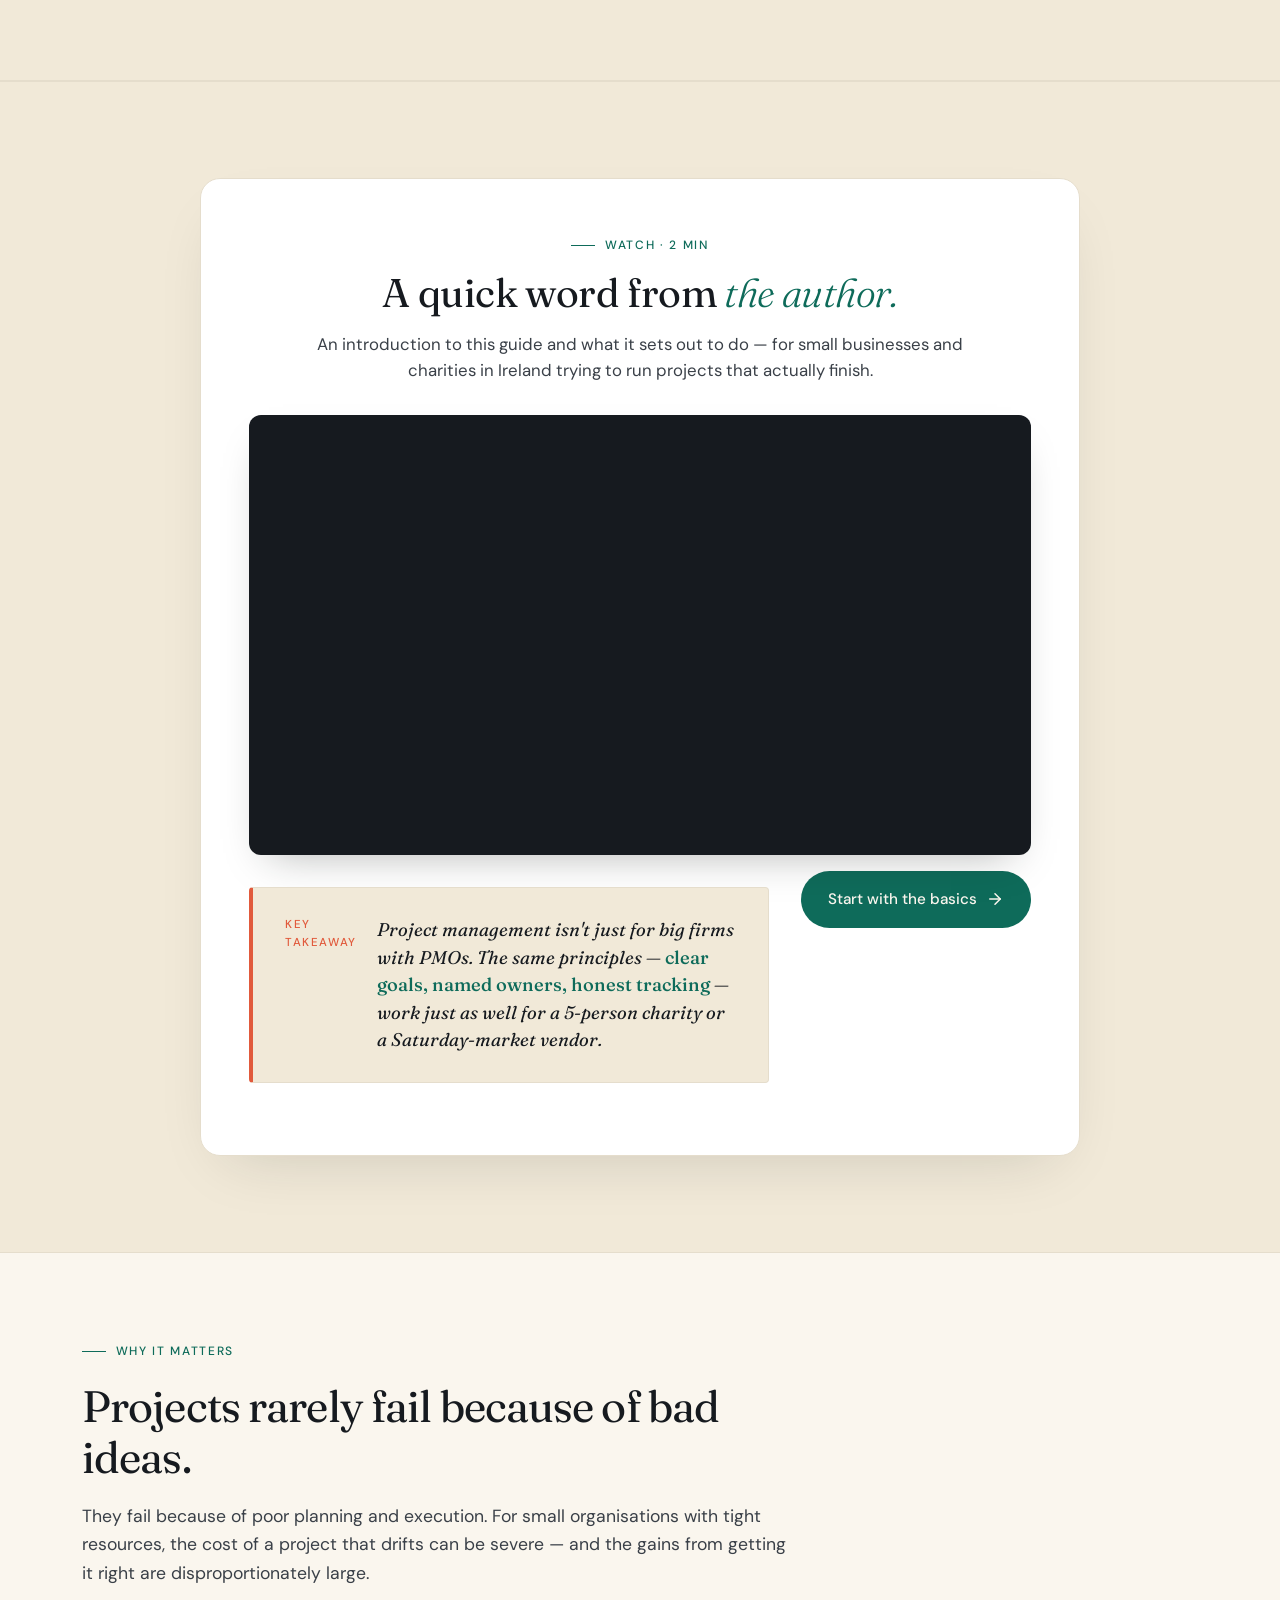
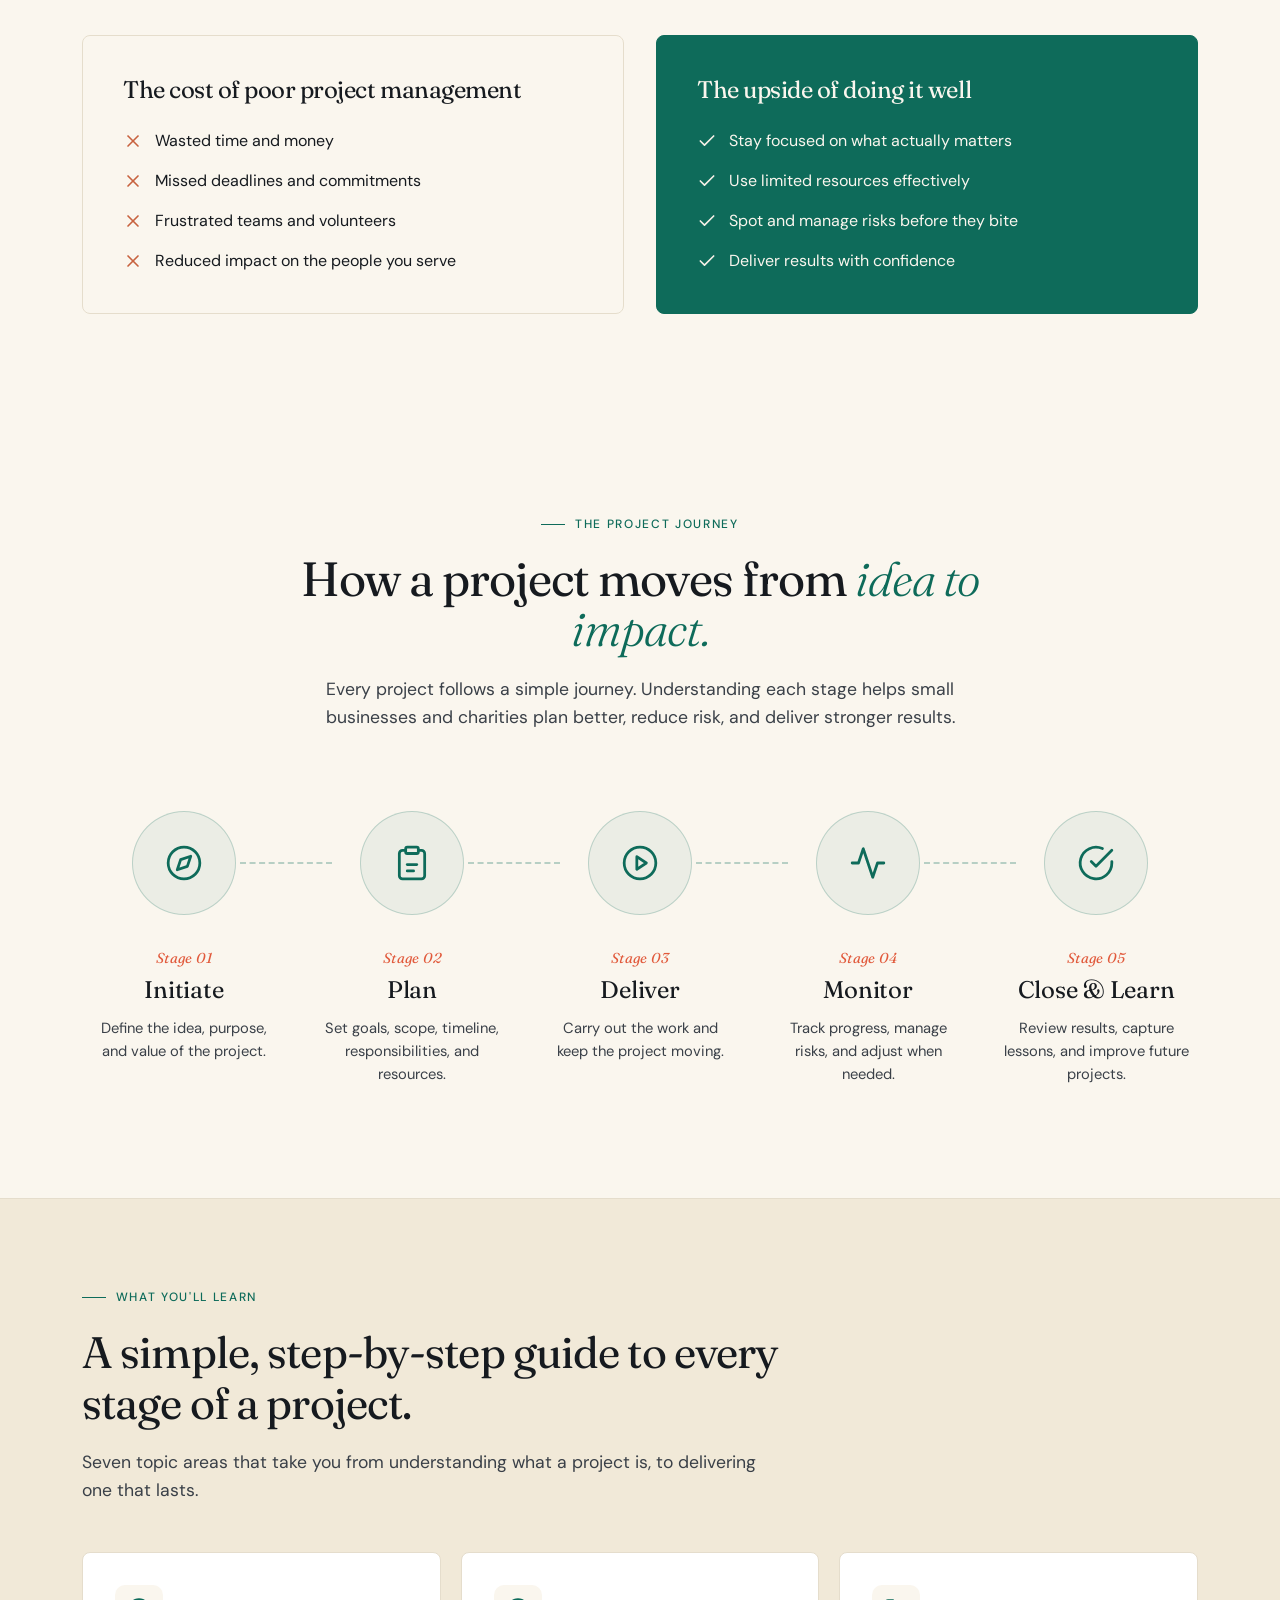
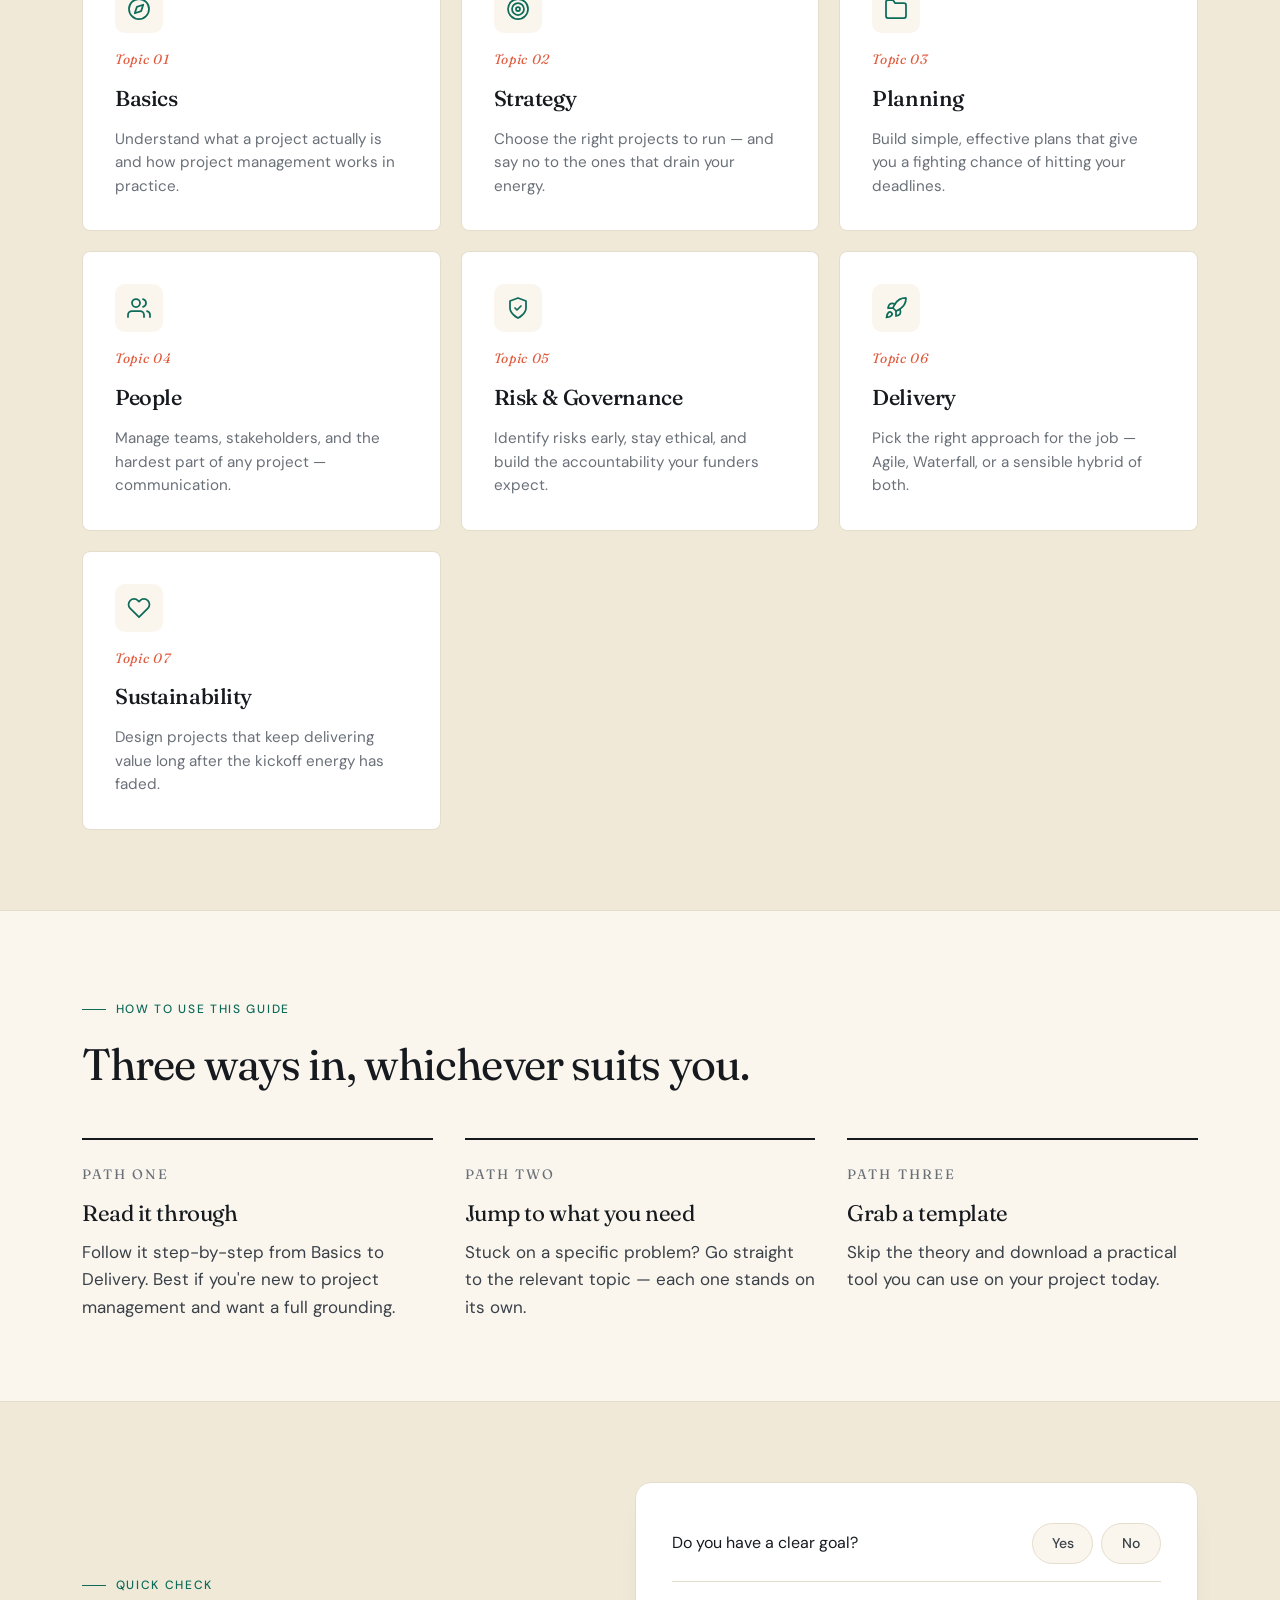
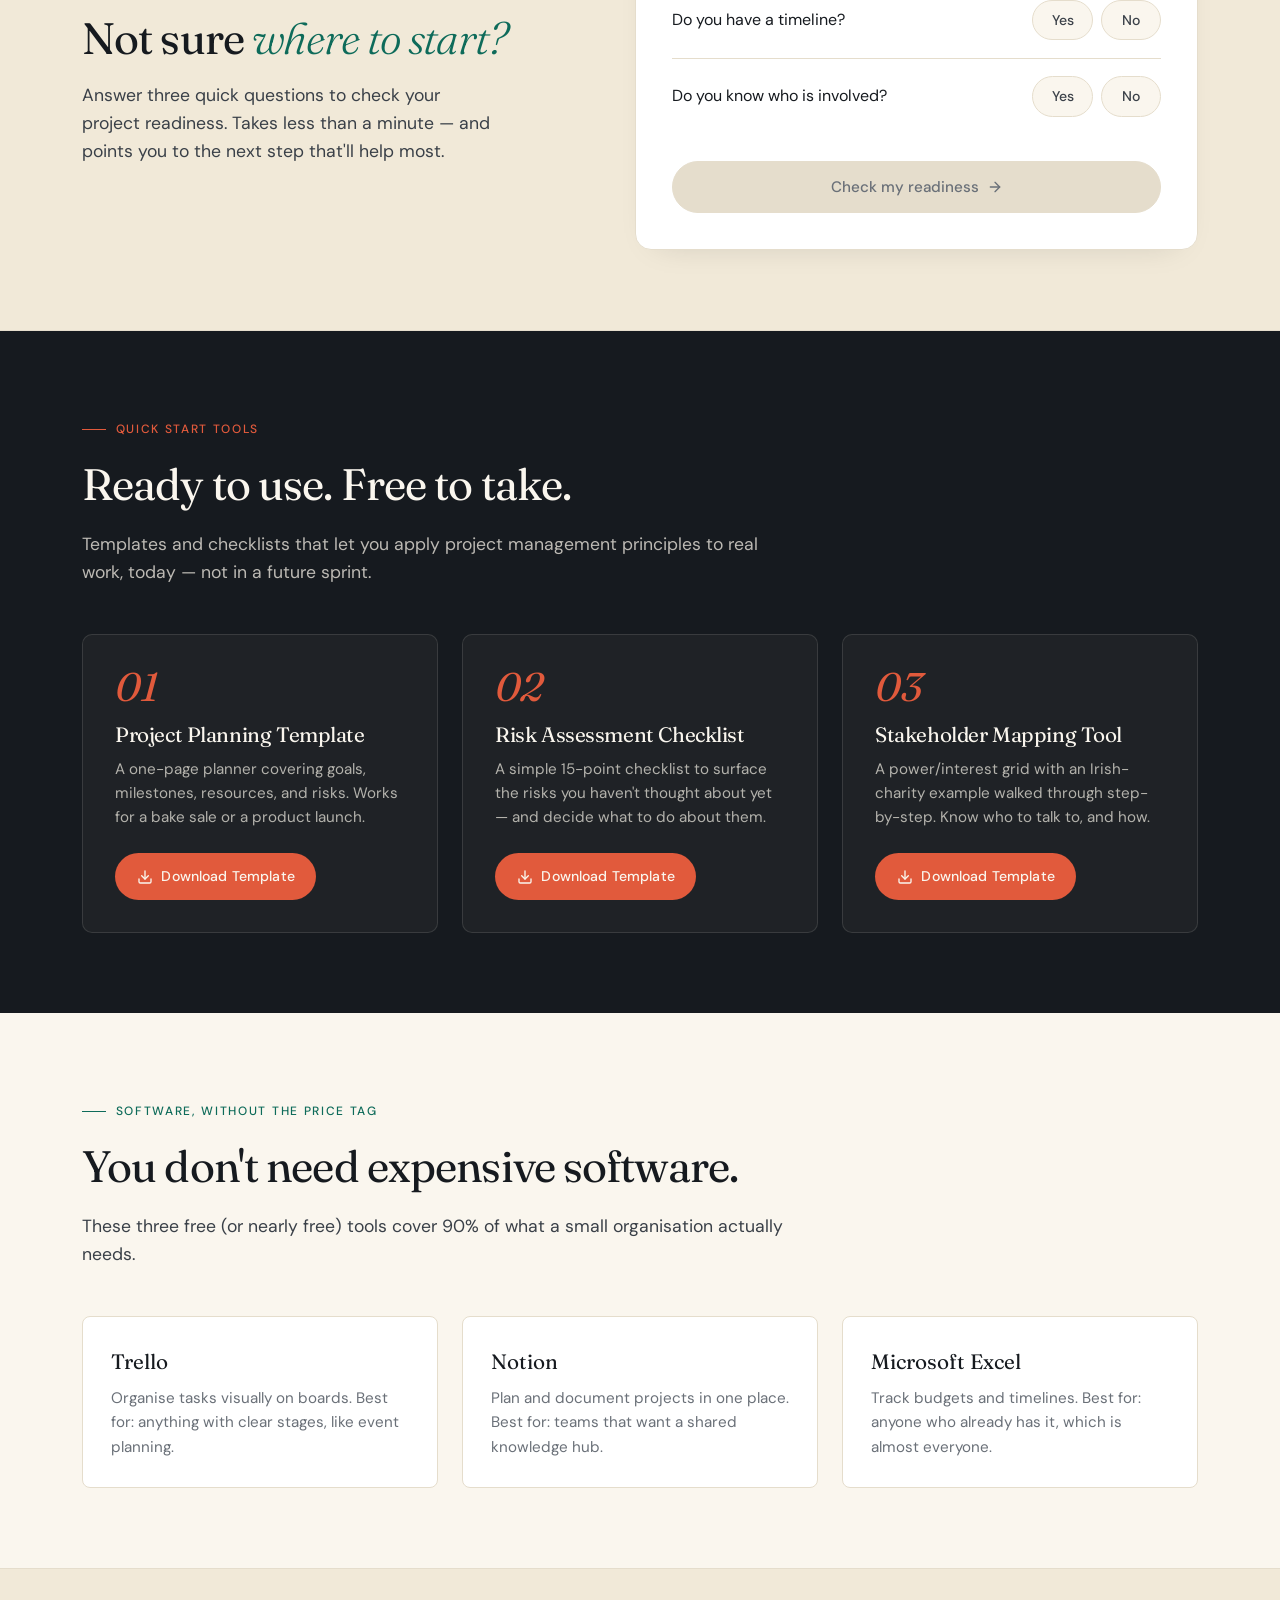
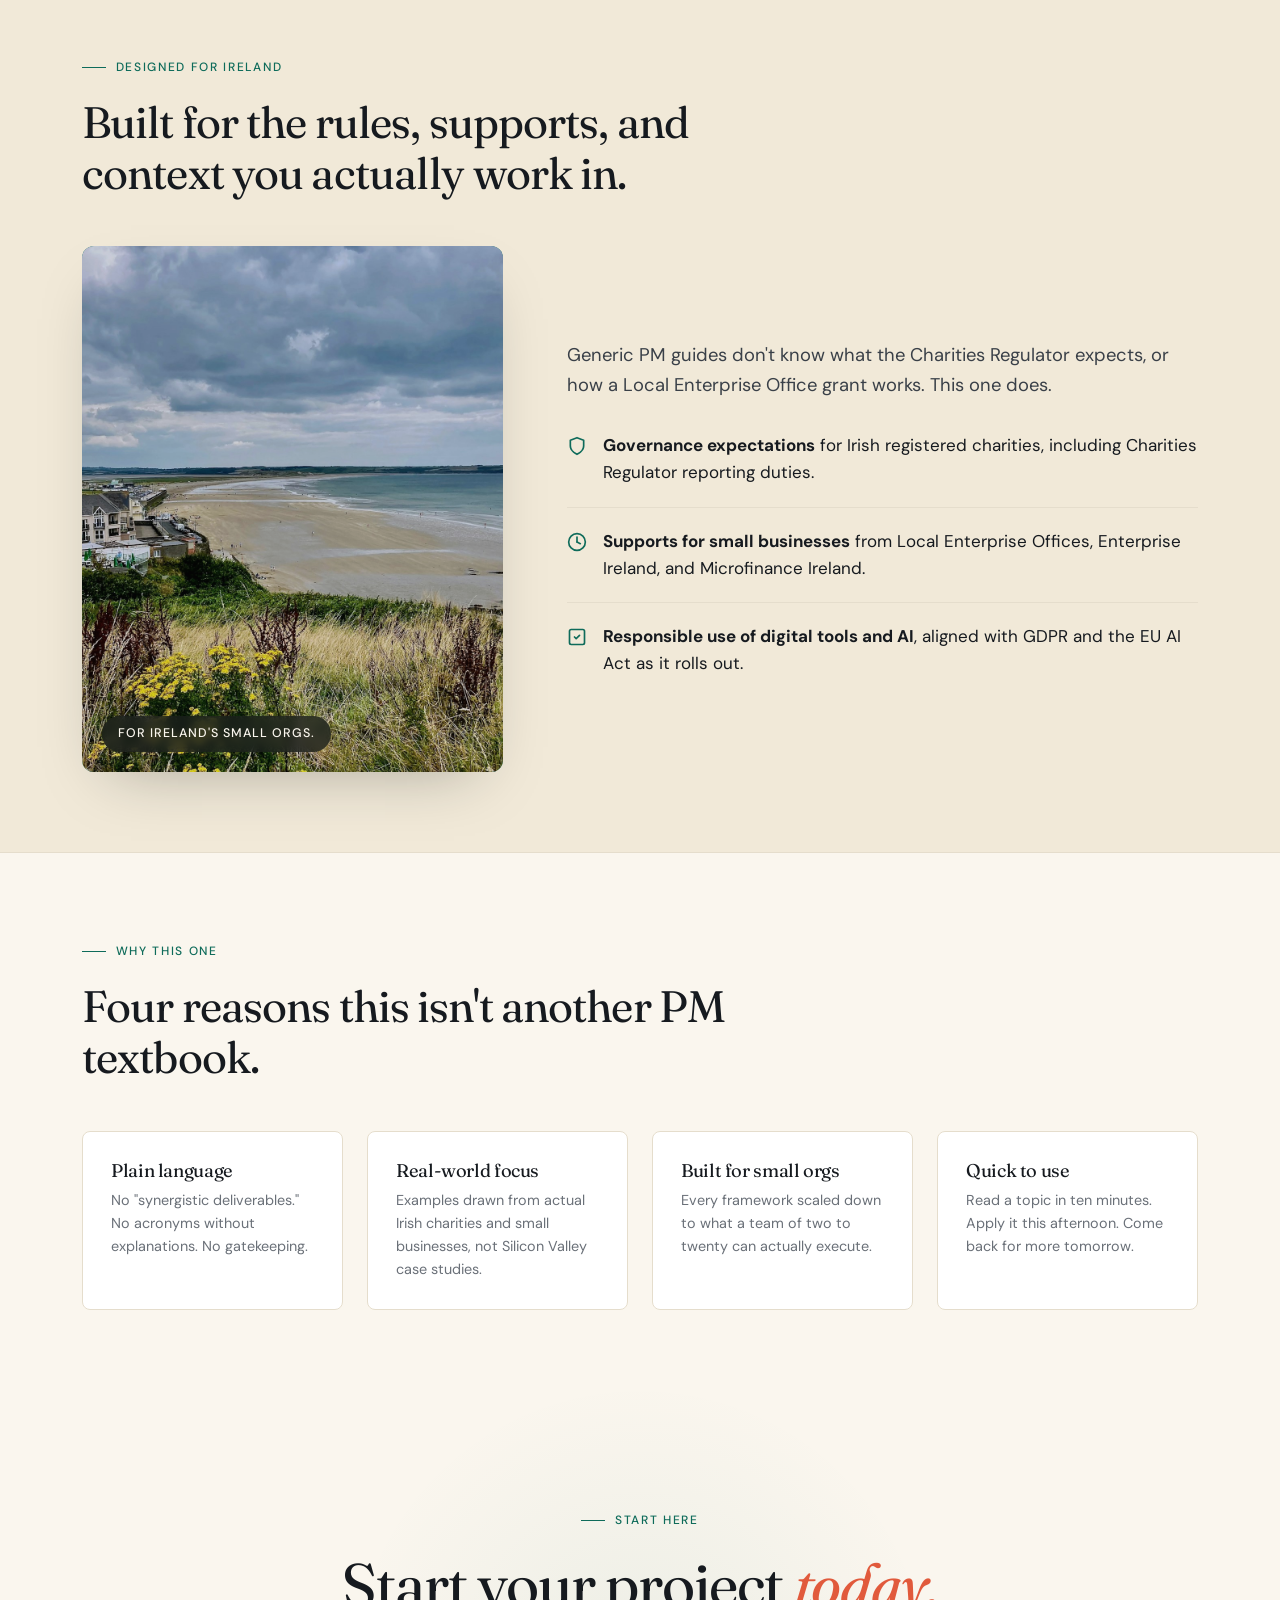
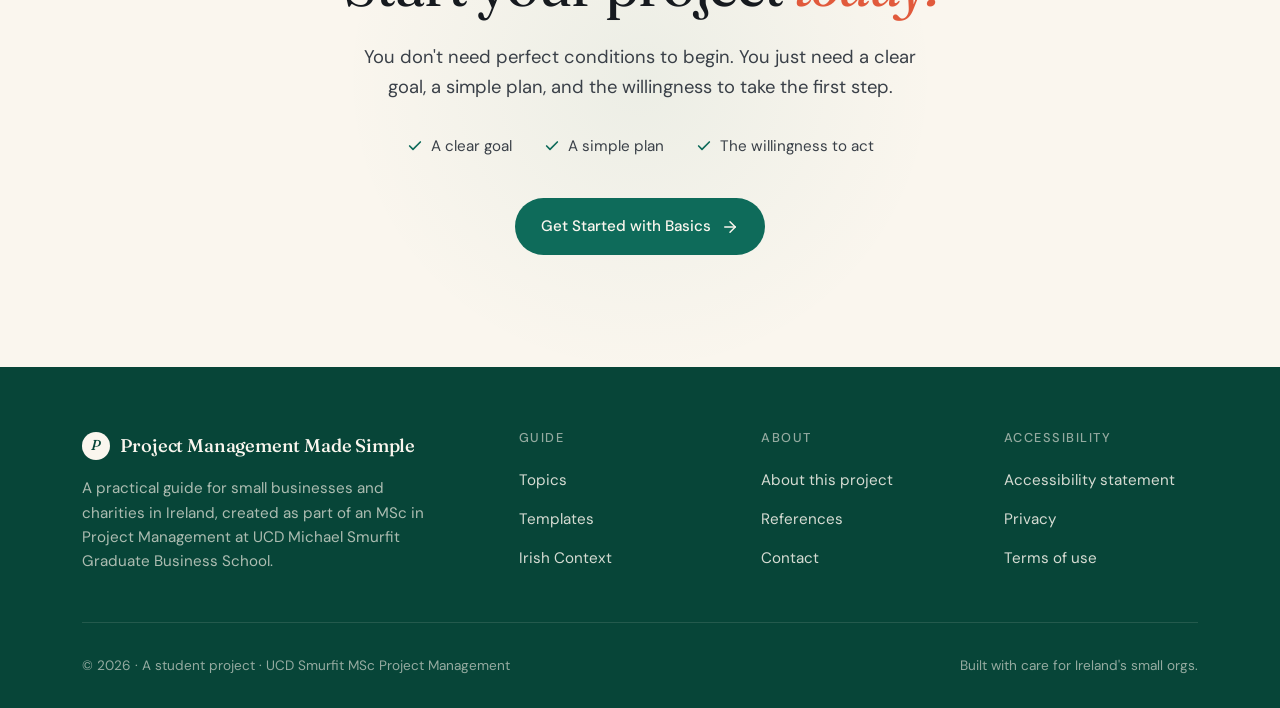
==== commit 823eff3e: "Add files via upload" ====
--- a/index.html
+++ b/index.html
@@ -8,7 +8,7 @@
 <link rel="preconnect" href="https://fonts.googleapis.com">
 <link rel="preconnect" href="https://fonts.gstatic.com" crossorigin>
 <link href="https://fonts.googleapis.com/css2?family=Fraunces:ital,opsz,wght@0,9..144,300..900;1,9..144,300..900&family=DM+Sans:ital,opsz,wght@0,9..40,300..700;1,9..40,300..700&display=swap" rel="stylesheet">
-<link rel="stylesheet" href="styles.css?v=5">
+<link rel="stylesheet" href="styles.css?v=6">
 <script>
 /* Page-fade — see styles.css §52, fade-in trigger */
 document.documentElement.classList.remove('no-js');
@@ -44,8 +44,19 @@
 <main id="main">
 
   <!-- HERO -->
-  <section class="hero">
-    <div class="container hero-grid">
+  <section class="hero hero-photo">
+    <!-- Photo + overlay layer (sits behind text via z-index) -->
+    <div class="hero-photo-bg" aria-hidden="true">
+      <img src="images/hero.jpg"
+           alt=""
+           loading="eager"
+           fetchpriority="high"
+           decoding="async"
+           onerror="this.parentElement.classList.add('hero-photo-fallback'); this.remove();">
+    </div>
+    <div class="hero-photo-overlay" aria-hidden="true"></div>
+
+    <div class="container">
       <div class="hero-text">
         <span class="eyebrow">A Practical Guide · Built in Ireland</span>
         <h1>Project management, <em>made simple.</em></h1>
@@ -57,26 +68,6 @@
             <svg class="arrow" width="18" height="18" viewBox="0 0 24 24" fill="none" stroke="currentColor" stroke-width="2" stroke-linecap="round" stroke-linejoin="round" aria-hidden="true"><line x1="5" y1="12" x2="19" y2="12"/><polyline points="12 5 19 12 12 19"/></svg>
           </a>
           <a href="#tools" class="btn btn-secondary">Explore Templates</a>
-        </div>
-      </div>
-
-      <div class="hero-visual" aria-hidden="true">
-        <div class="hero-card hero-card-1">
-          <h4>Project Plan</h4>
-          <div class="stat">12</div>
-          <div class="label">steps · 4 weeks</div>
-          <div class="progress-bar"><span style="width: 68%;"></span></div>
-        </div>
-        <div class="hero-card hero-card-2">
-          <h4>On Track</h4>
-          <div class="stat">94%</div>
-          <div class="label">of milestones met</div>
-        </div>
-        <div class="hero-card hero-card-3">
-          <h4>Stakeholders</h4>
-          <div class="stat">Aligned</div>
-          <div class="label">across 3 teams</div>
-          <div class="progress-bar"><span style="width: 85%;"></span></div>
         </div>
       </div>
     </div>
--- a/styles.css
+++ b/styles.css
@@ -3611,3 +3611,149 @@
 @media (max-width: 760px) {
   .ireland-photo { aspect-ratio: 4 / 3; }
 }
+
+
+/* ---------------------------------------------------------------------
+   54. HERO — PHOTO VARIANT (Option C: full-bleed photo, dark overlay)
+   ---------------------------------------------------------------------
+   When .hero has class .hero-photo:
+   - Background photo fills the whole section
+   - Dark overlay sits over the photo for text legibility
+   - Text becomes light, button styles invert
+   - Existing animated gradient (§50) is suppressed to avoid clashing
+   - Graceful fallback if images/hero.jpg is missing: dark forest gradient
+   --------------------------------------------------------------------- */
+
+.hero.hero-photo {
+  position: relative;
+  min-height: 78vh;
+  padding: 9rem 0 6rem;
+  background: var(--ink);  /* dark fallback while image loads */
+  overflow: hidden;
+}
+
+/* Suppress the existing animated gradient + parallax when hero is photo-mode */
+.hero.hero-photo::before { display: none; }
+.hero.hero-photo {
+  background-attachment: scroll !important;
+  background-image: none !important;
+}
+
+/* Photo layer */
+.hero.hero-photo .hero-photo-bg {
+  position: absolute;
+  inset: 0;
+  z-index: 0;
+  background: linear-gradient(135deg, #2a3530 0%, #15211b 100%);
+}
+.hero.hero-photo .hero-photo-bg img {
+  width: 100%;
+  height: 100%;
+  object-fit: cover;
+  display: block;
+  /* slight desaturation gives the editorial-documentary feel */
+  filter: saturate(0.85) contrast(0.95);
+}
+
+/* Fallback styling — kicks in when image fails to load (JS adds class) */
+.hero.hero-photo .hero-photo-bg.hero-photo-fallback {
+  background:
+    radial-gradient(ellipse at 30% 20%, rgba(225, 90, 60, 0.18), transparent 55%),
+    radial-gradient(ellipse at 75% 65%, rgba(14, 107, 90, 0.25), transparent 55%),
+    linear-gradient(135deg, #1a2922 0%, #0a1610 100%);
+}
+
+/* Dark gradient overlay — left-heavy so text on the left is readable */
+.hero.hero-photo .hero-photo-overlay {
+  position: absolute;
+  inset: 0;
+  z-index: 1;
+  background:
+    linear-gradient(90deg, rgba(10, 15, 12, 0.85) 0%, rgba(10, 15, 12, 0.55) 50%, rgba(10, 15, 12, 0.25) 100%);
+  pointer-events: none;
+}
+
+/* Container sits above all photo layers */
+.hero.hero-photo > .container {
+  position: relative;
+  z-index: 2;
+}
+
+/* Text styles for dark hero — override the standard hero rules */
+.hero.hero-photo .hero-text {
+  max-width: 38rem;  /* constrain to roughly 60% of viewport */
+}
+
+.hero.hero-photo .eyebrow {
+  color: var(--clay-soft);
+}
+.hero.hero-photo .eyebrow::before { background: var(--clay-soft); }
+
+.hero.hero-photo h1 {
+  color: var(--bg);
+  font-size: clamp(2.6rem, 6.5vw, 5rem);
+  line-height: 0.96;
+  letter-spacing: -0.025em;
+  margin-bottom: 1.5rem;
+}
+.hero.hero-photo h1 em {
+  color: var(--clay-soft);
+  font-style: italic;
+  font-weight: 300;
+}
+
+.hero.hero-photo .lede {
+  color: rgba(244, 239, 230, 0.88);
+  font-size: clamp(1.05rem, 1.4vw, 1.2rem);
+  line-height: 1.55;
+  margin-bottom: 1rem;
+  max-width: 36rem;
+}
+
+.hero.hero-photo .tagline {
+  color: rgba(244, 239, 230, 0.65);
+  font-style: italic;
+  font-family: 'Fraunces', serif;
+  font-size: 1.05rem;
+  margin-bottom: 2rem;
+}
+
+/* Button overrides for dark hero — the primary becomes light, secondary becomes outlined */
+.hero.hero-photo .btn-primary {
+  background: var(--bg);
+  color: var(--ink);
+}
+.hero.hero-photo .btn-primary:hover {
+  background: var(--clay-soft);
+  color: var(--ink);
+  transform: translateY(-1px);
+  box-shadow: 0 14px 28px -10px rgba(0, 0, 0, 0.55);
+}
+
+.hero.hero-photo .btn-secondary {
+  background: transparent;
+  color: var(--bg);
+  border: 1.5px solid rgba(244, 239, 230, 0.4);
+}
+.hero.hero-photo .btn-secondary:hover {
+  background: rgba(244, 239, 230, 0.1);
+  border-color: var(--bg);
+  color: var(--bg);
+}
+
+/* Mobile — make text readable with stronger overlay, slightly less height */
+@media (max-width: 760px) {
+  .hero.hero-photo {
+    min-height: 70vh;
+    padding: 6rem 0 4rem;
+  }
+  .hero.hero-photo .hero-photo-overlay {
+    background: linear-gradient(180deg, rgba(10, 15, 12, 0.55) 0%, rgba(10, 15, 12, 0.85) 100%);
+  }
+  .hero.hero-photo h1 { font-size: clamp(2.25rem, 9vw, 3.25rem); }
+}
+
+/* Reduced-motion users — keep things calm (no zoom on hover or photo movement) */
+@media (prefers-reduced-motion: reduce) {
+  .hero.hero-photo .hero-photo-bg img { transition: none; }
+}
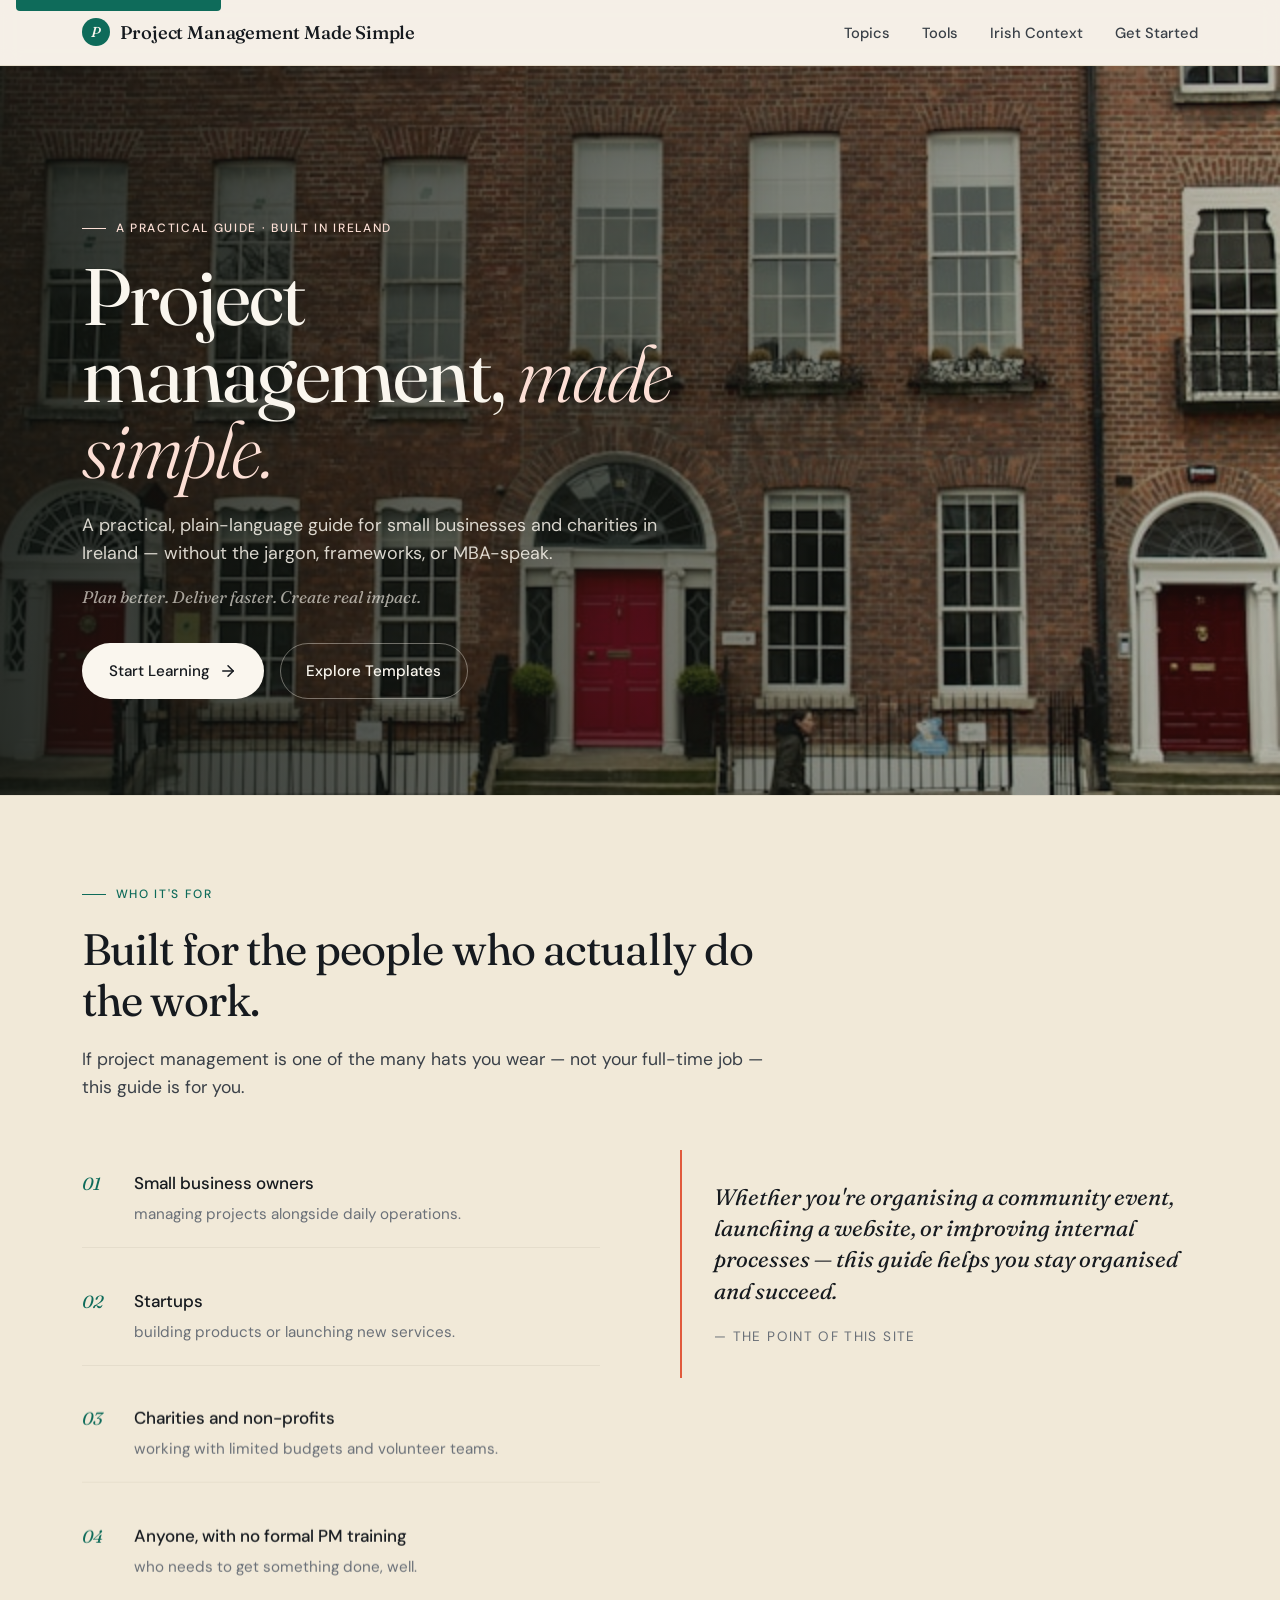
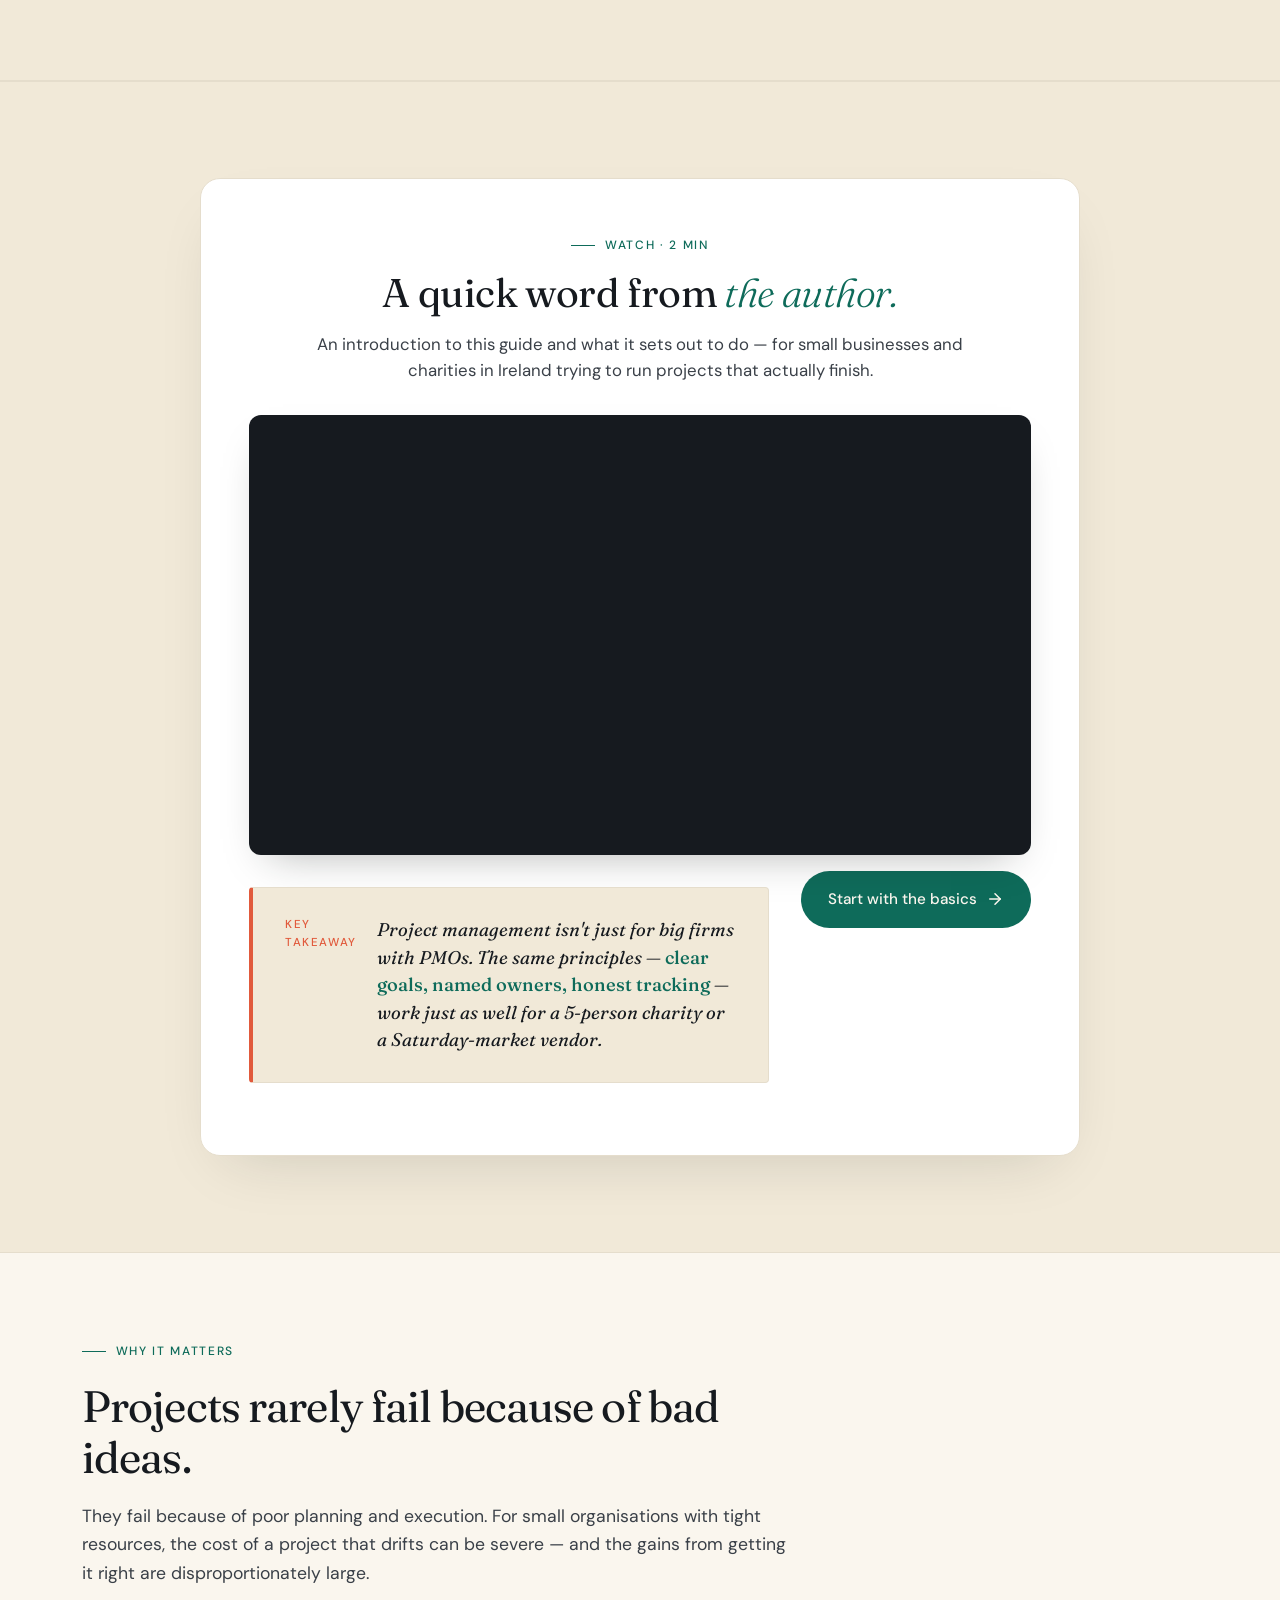
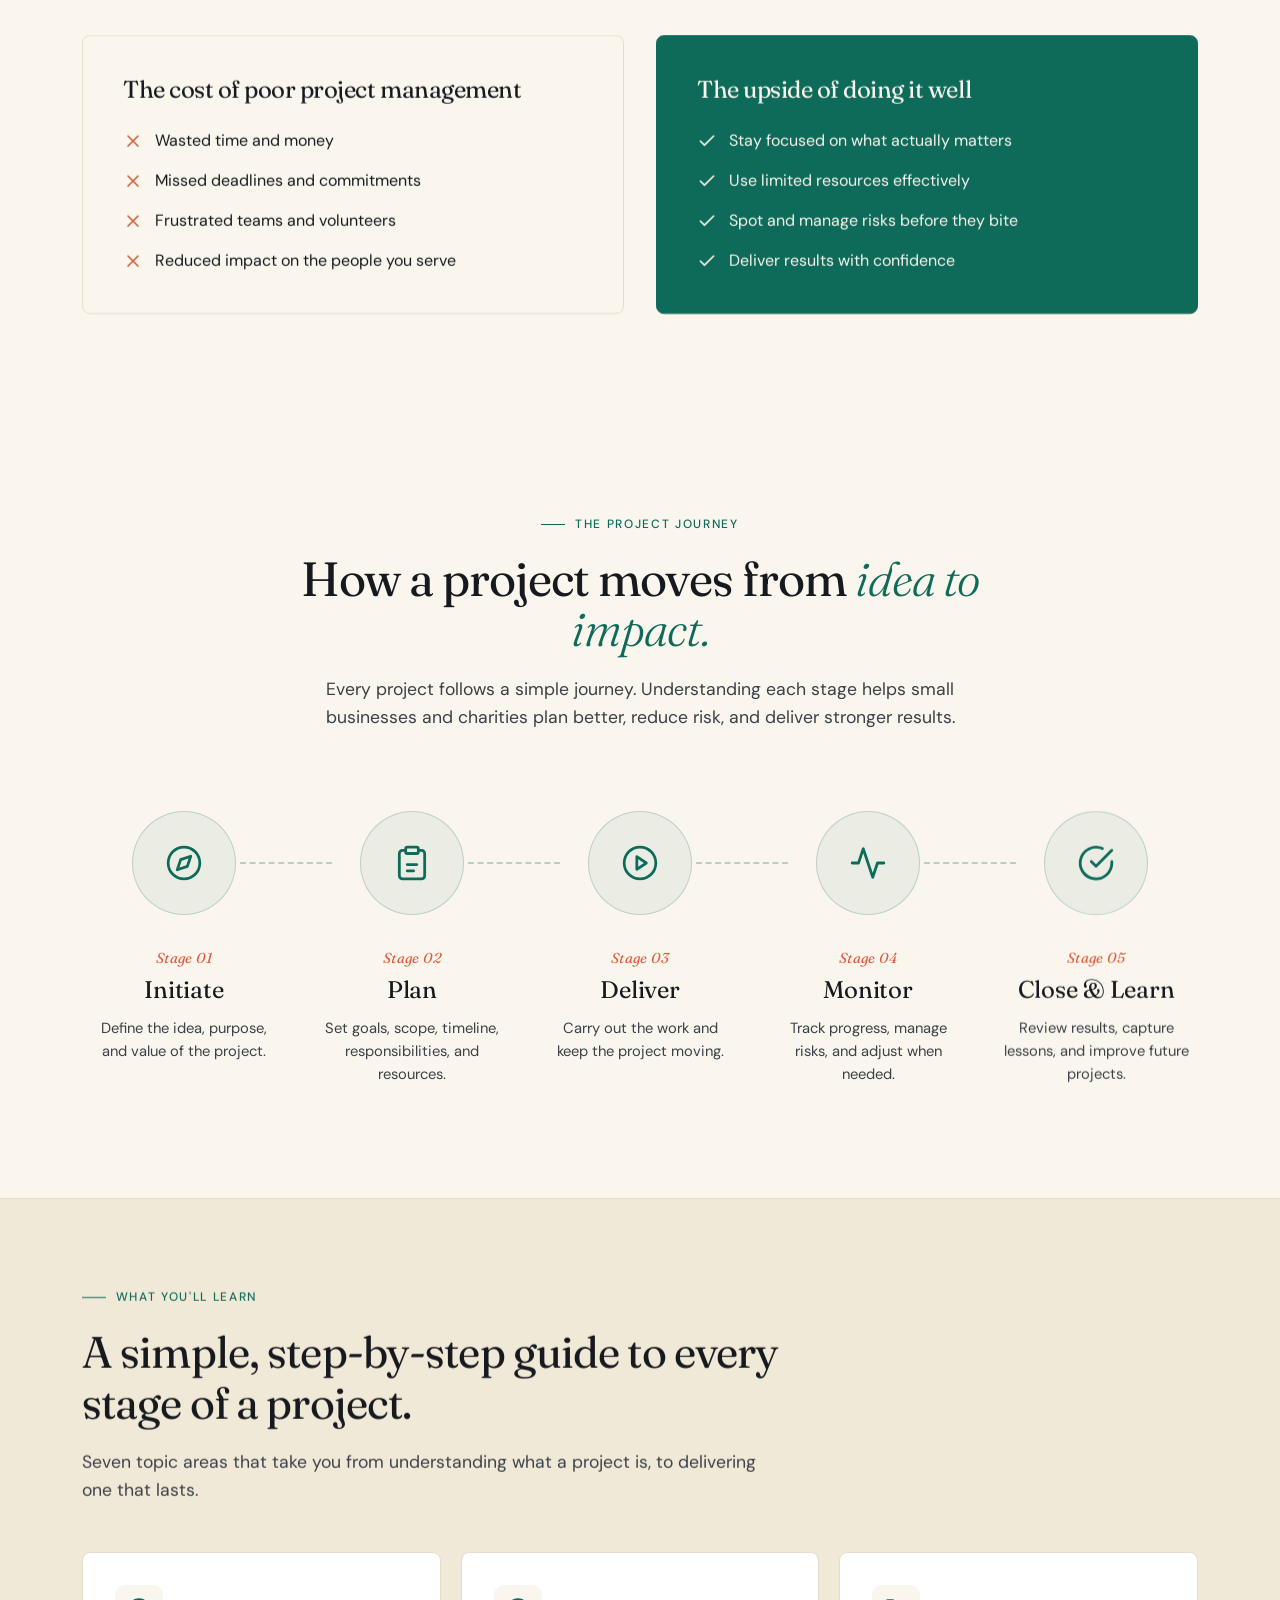
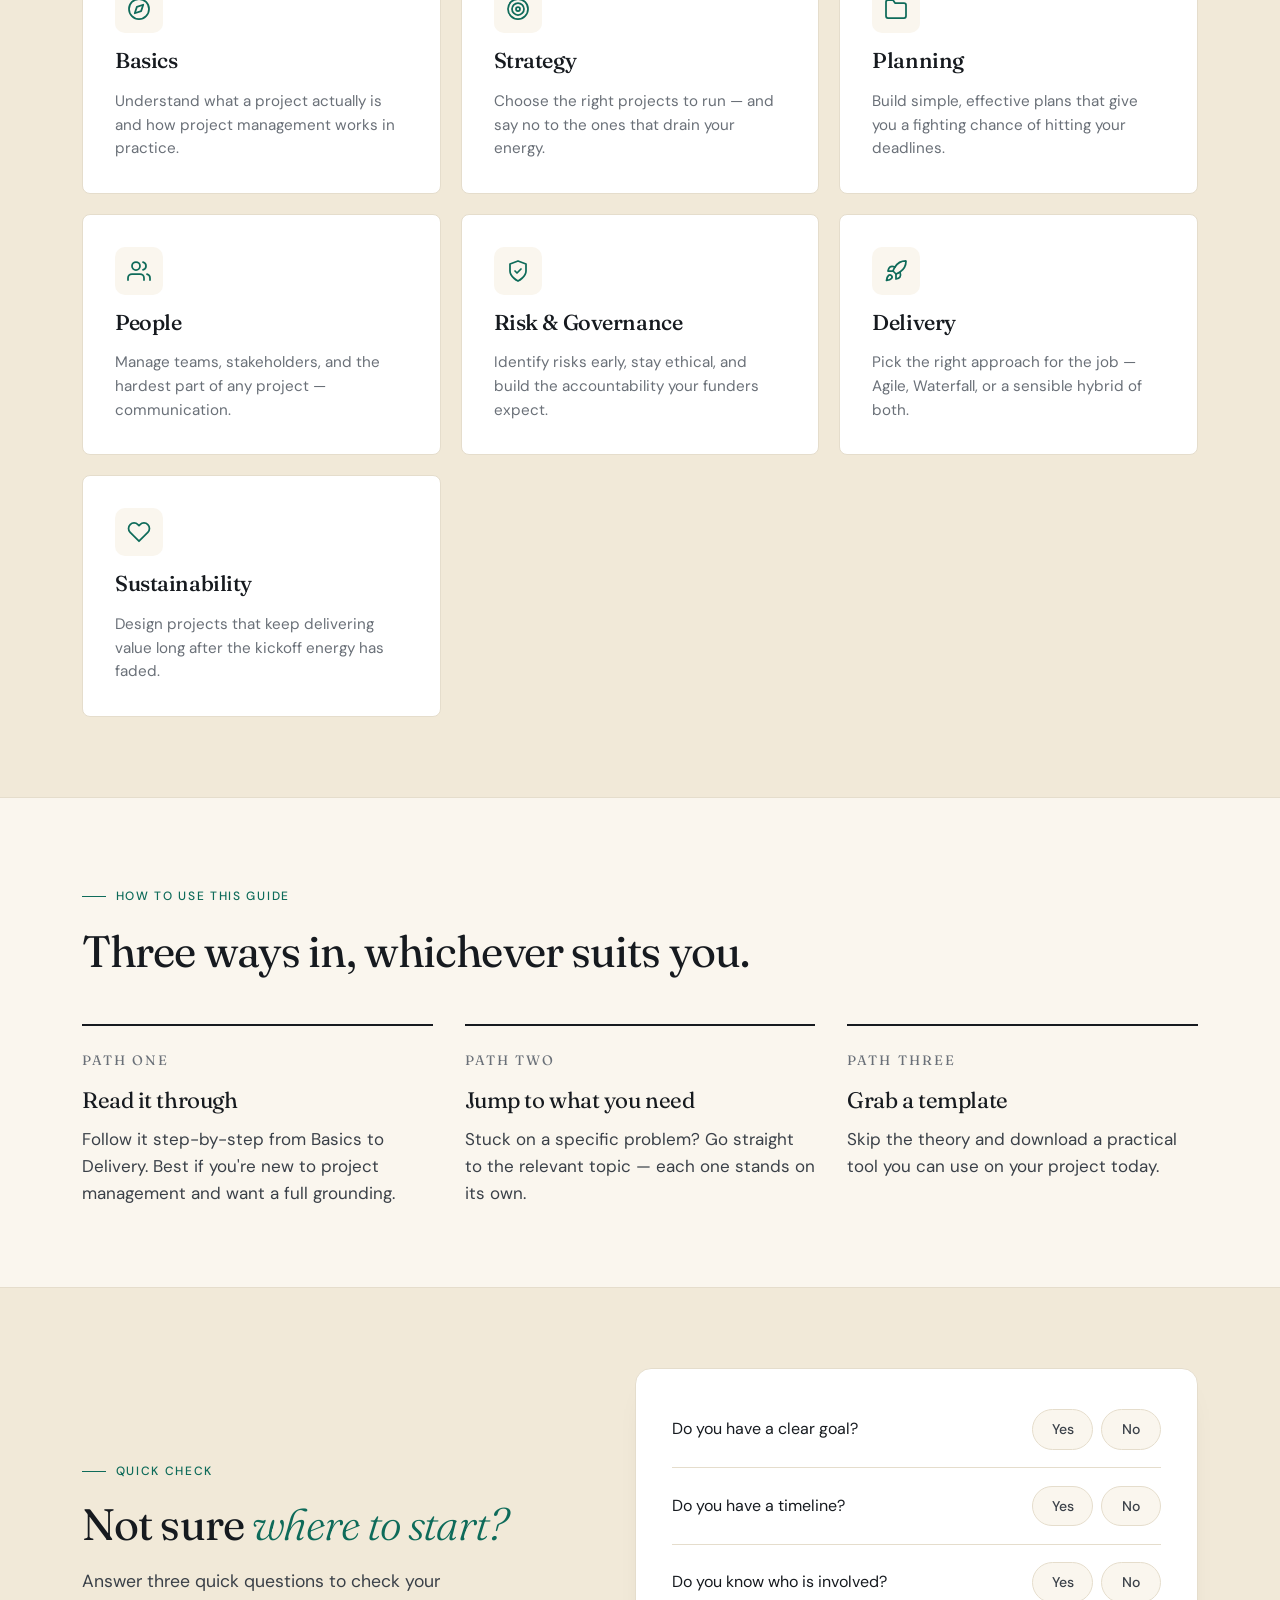
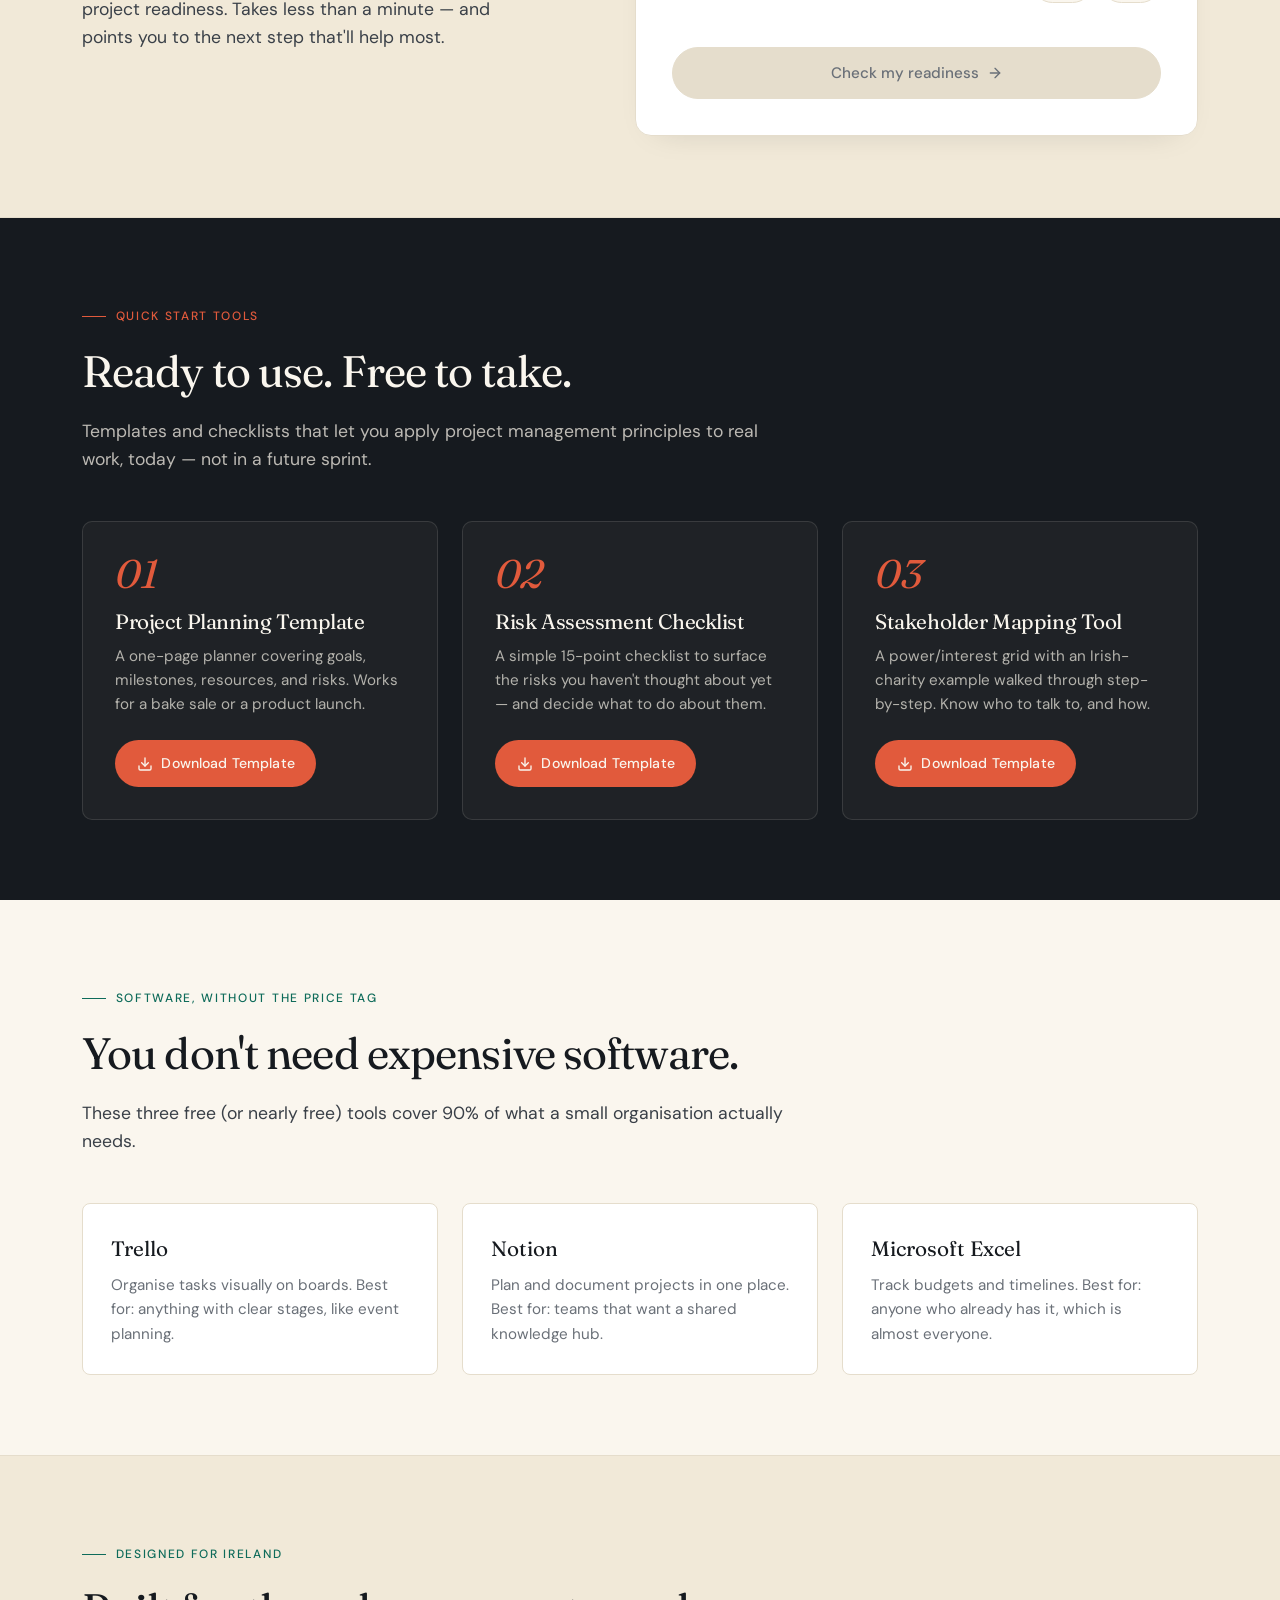
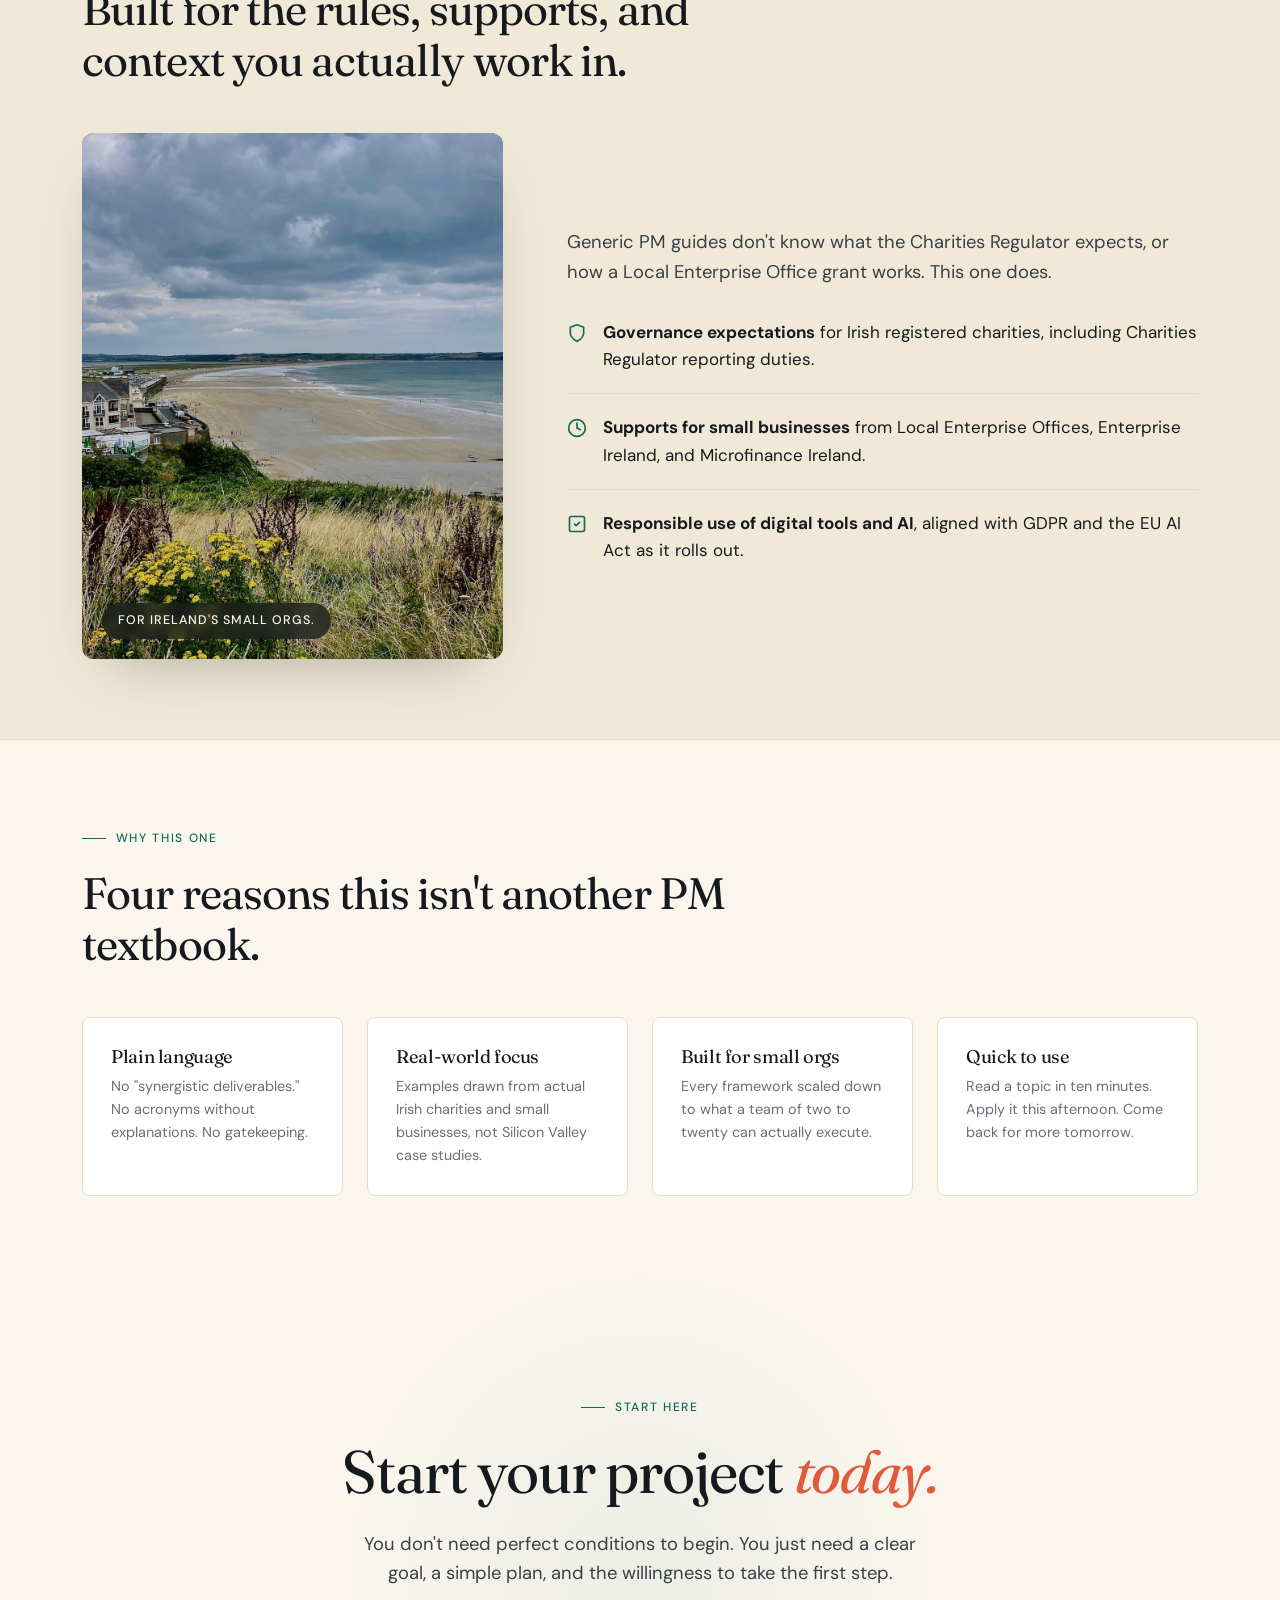
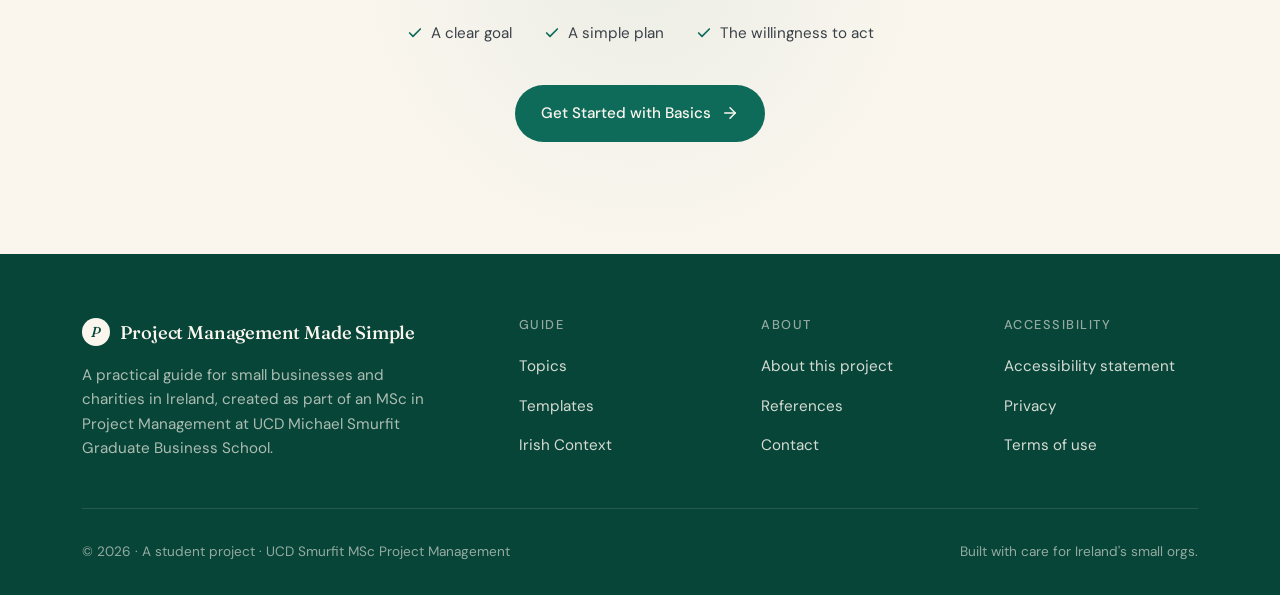
==== commit f6a995e0: "Add files via upload" ====
--- a/index.html
+++ b/index.html
@@ -279,43 +279,36 @@
       <div class="topic-grid">
         <a href="basics.html" class="topic">
           <div class="topic-icon"><svg width="24" height="24" viewBox="0 0 24 24" fill="none" stroke="currentColor" stroke-width="1.75" stroke-linecap="round" stroke-linejoin="round" aria-hidden="true"><circle cx="12" cy="12" r="10"/><polygon points="16.24 7.76 14.12 14.12 7.76 16.24 9.88 9.88 16.24 7.76"/></svg></div>
-          <span class="chapter">Topic 01</span>
           <h3>Basics</h3>
           <p>Understand what a project actually is and how project management works in practice.</p>
         </a>
         <a href="strategy.html" class="topic">
           <div class="topic-icon"><svg width="24" height="24" viewBox="0 0 24 24" fill="none" stroke="currentColor" stroke-width="1.75" stroke-linecap="round" stroke-linejoin="round" aria-hidden="true"><circle cx="12" cy="12" r="10"/><circle cx="12" cy="12" r="6"/><circle cx="12" cy="12" r="2"/></svg></div>
-          <span class="chapter">Topic 02</span>
           <h3>Strategy</h3>
           <p>Choose the right projects to run — and say no to the ones that drain your energy.</p>
         </a>
         <a href="planning.html" class="topic">
           <div class="topic-icon"><svg width="24" height="24" viewBox="0 0 24 24" fill="none" stroke="currentColor" stroke-width="1.75" stroke-linecap="round" stroke-linejoin="round" aria-hidden="true"><path d="M22 19a2 2 0 0 1-2 2H4a2 2 0 0 1-2-2V5a2 2 0 0 1 2-2h5l2 3h9a2 2 0 0 1 2 2z"/></svg></div>
-          <span class="chapter">Topic 03</span>
           <h3>Planning</h3>
           <p>Build simple, effective plans that give you a fighting chance of hitting your deadlines.</p>
         </a>
         <a href="people.html" class="topic">
           <div class="topic-icon"><svg width="24" height="24" viewBox="0 0 24 24" fill="none" stroke="currentColor" stroke-width="1.75" stroke-linecap="round" stroke-linejoin="round" aria-hidden="true"><path d="M17 21v-2a4 4 0 0 0-4-4H5a4 4 0 0 0-4 4v2"/><circle cx="9" cy="7" r="4"/><path d="M23 21v-2a4 4 0 0 0-3-3.87"/><path d="M16 3.13a4 4 0 0 1 0 7.75"/></svg></div>
-          <span class="chapter">Topic 04</span>
           <h3>People</h3>
           <p>Manage teams, stakeholders, and the hardest part of any project — communication.</p>
         </a>
         <a href="risk-ethics-governance.html" class="topic">
           <div class="topic-icon"><svg width="24" height="24" viewBox="0 0 24 24" fill="none" stroke="currentColor" stroke-width="1.75" stroke-linecap="round" stroke-linejoin="round" aria-hidden="true"><path d="M12 22s8-4 8-10V5l-8-3-8 3v7c0 6 8 10 8 10z"/><polyline points="9 12 11 14 15 10"/></svg></div>
-          <span class="chapter">Topic 05</span>
           <h3>Risk &amp; Governance</h3>
           <p>Identify risks early, stay ethical, and build the accountability your funders expect.</p>
         </a>
         <a href="delivery.html" class="topic">
           <div class="topic-icon"><svg width="24" height="24" viewBox="0 0 24 24" fill="none" stroke="currentColor" stroke-width="1.75" stroke-linecap="round" stroke-linejoin="round" aria-hidden="true"><path d="M4.5 16.5c-1.5 1.26-2 5-2 5s3.74-.5 5-2c.71-.84.7-2.13-.09-2.91a2.18 2.18 0 0 0-2.91-.09z"/><path d="M12 15l-3-3a22 22 0 0 1 2-3.95A12.88 12.88 0 0 1 22 2c0 2.72-.78 7.5-6 11a22.35 22.35 0 0 1-4 2z"/><path d="M9 12H4s.55-3.03 2-4c1.62-1.08 5 0 5 0"/><path d="M12 15v5s3.03-.55 4-2c1.08-1.62 0-5 0-5"/></svg></div>
-          <span class="chapter">Topic 06</span>
           <h3>Delivery</h3>
           <p>Pick the right approach for the job — Agile, Waterfall, or a sensible hybrid of both.</p>
         </a>
         <a href="sustainability.html" class="topic">
           <div class="topic-icon"><svg width="24" height="24" viewBox="0 0 24 24" fill="none" stroke="currentColor" stroke-width="1.75" stroke-linecap="round" stroke-linejoin="round" aria-hidden="true"><path d="M20.84 4.61a5.5 5.5 0 0 0-7.78 0L12 5.67l-1.06-1.06a5.5 5.5 0 0 0-7.78 7.78l1.06 1.06L12 21.23l7.78-7.78 1.06-1.06a5.5 5.5 0 0 0 0-7.78z"/></svg></div>
-          <span class="chapter">Topic 07</span>
           <h3>Sustainability</h3>
           <p>Design projects that keep delivering value long after the kickoff energy has faded.</p>
         </a>
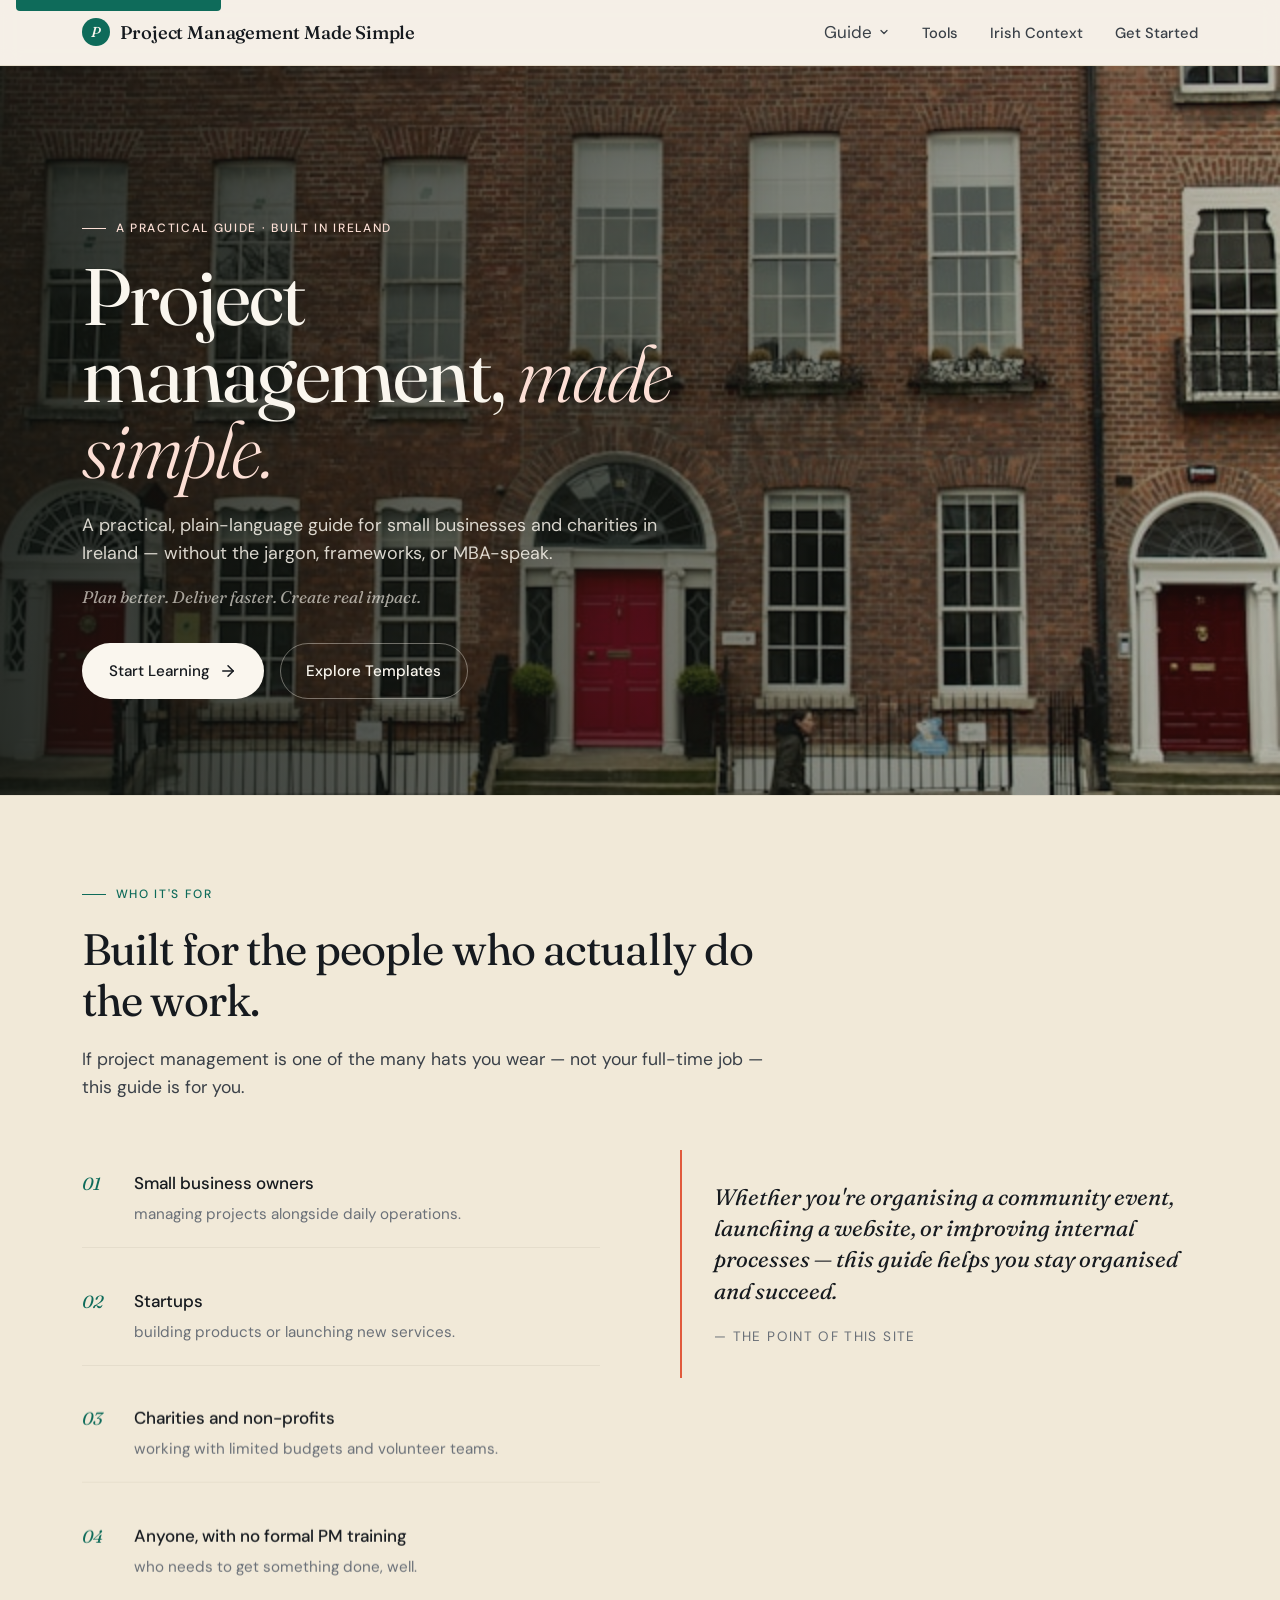
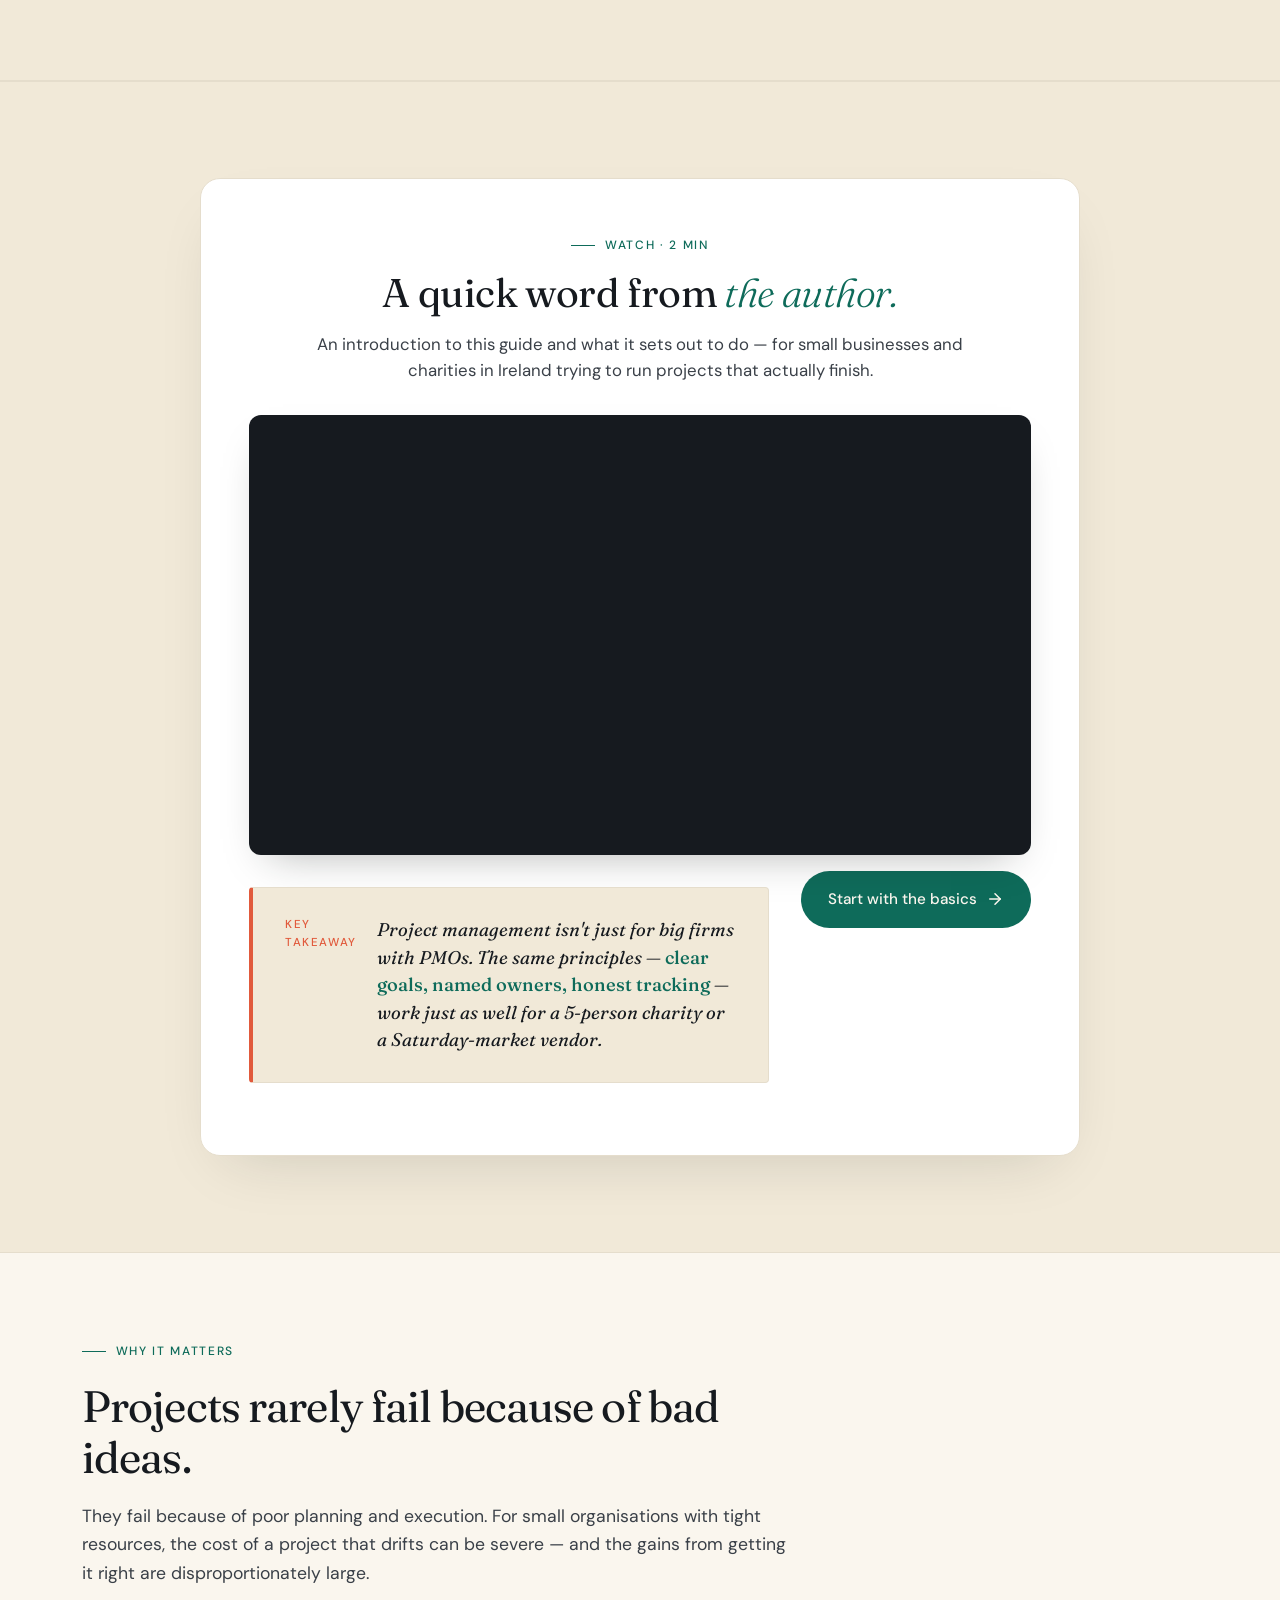
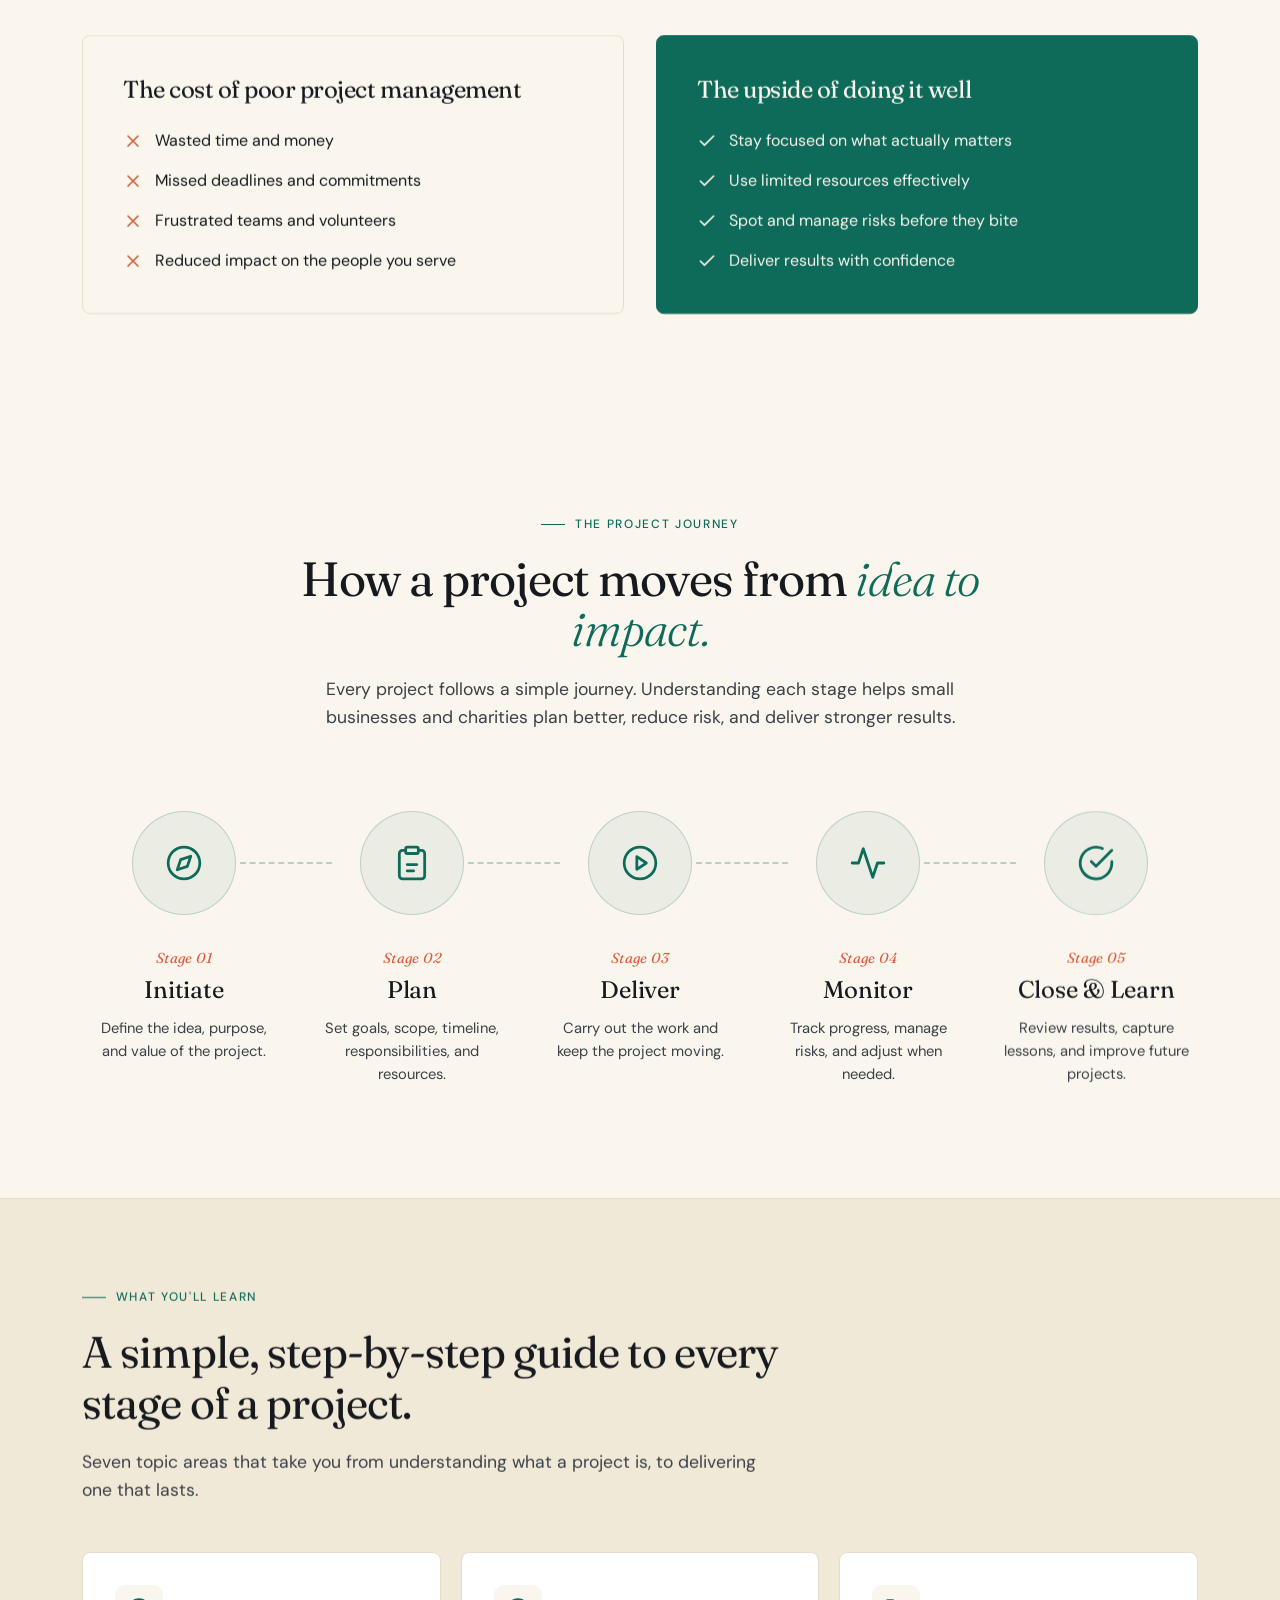
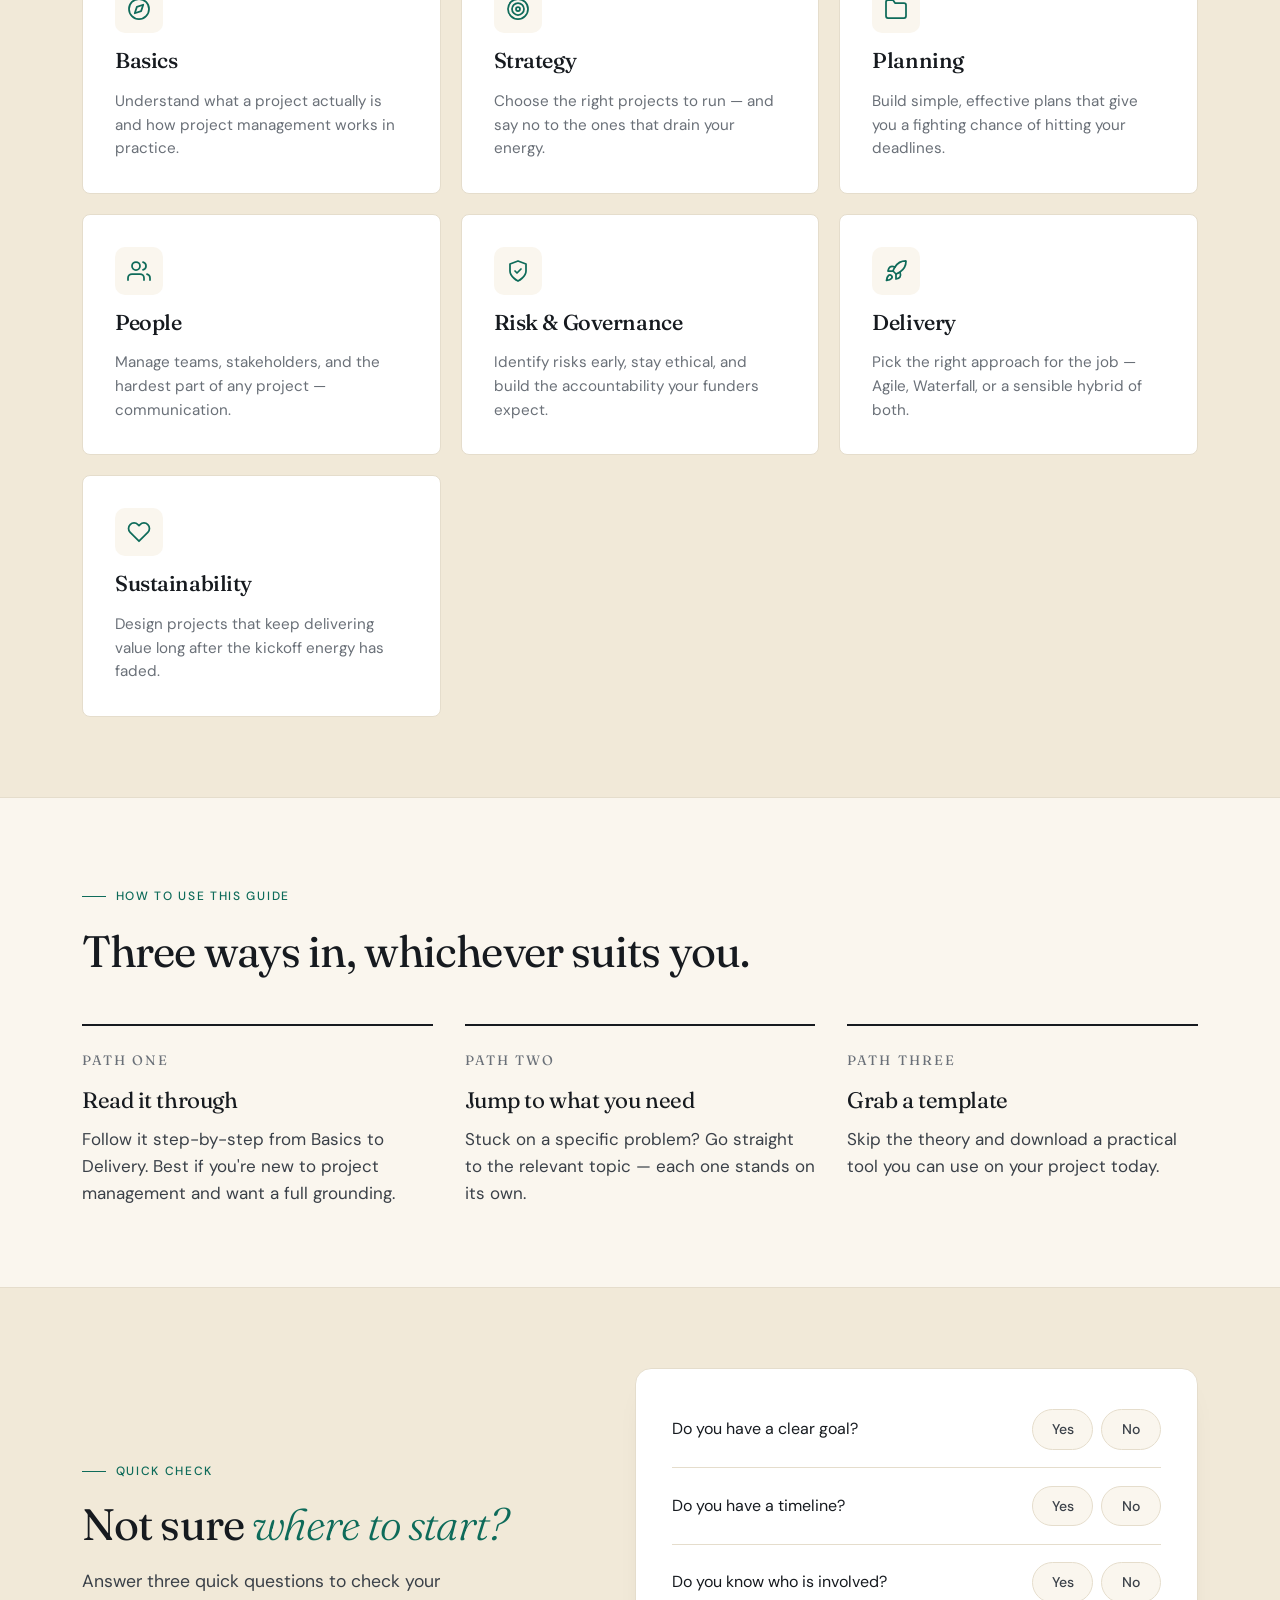
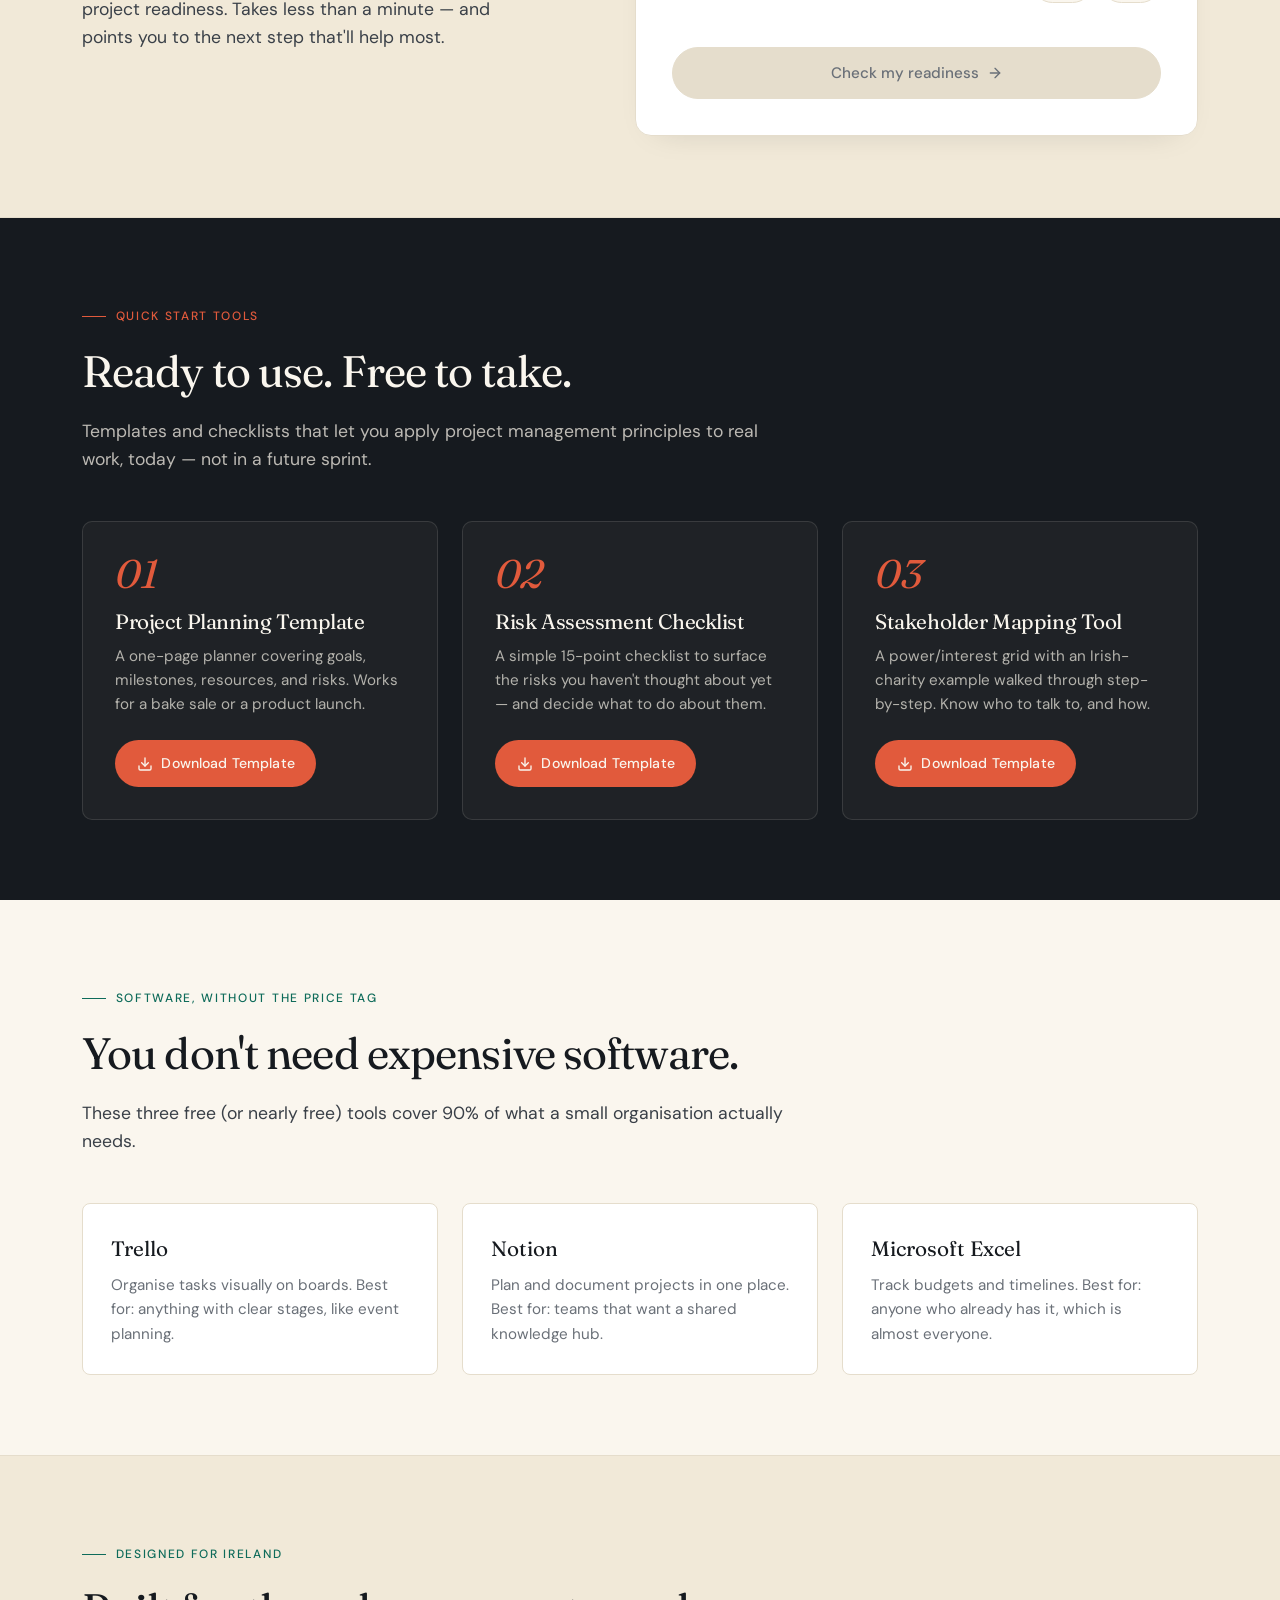
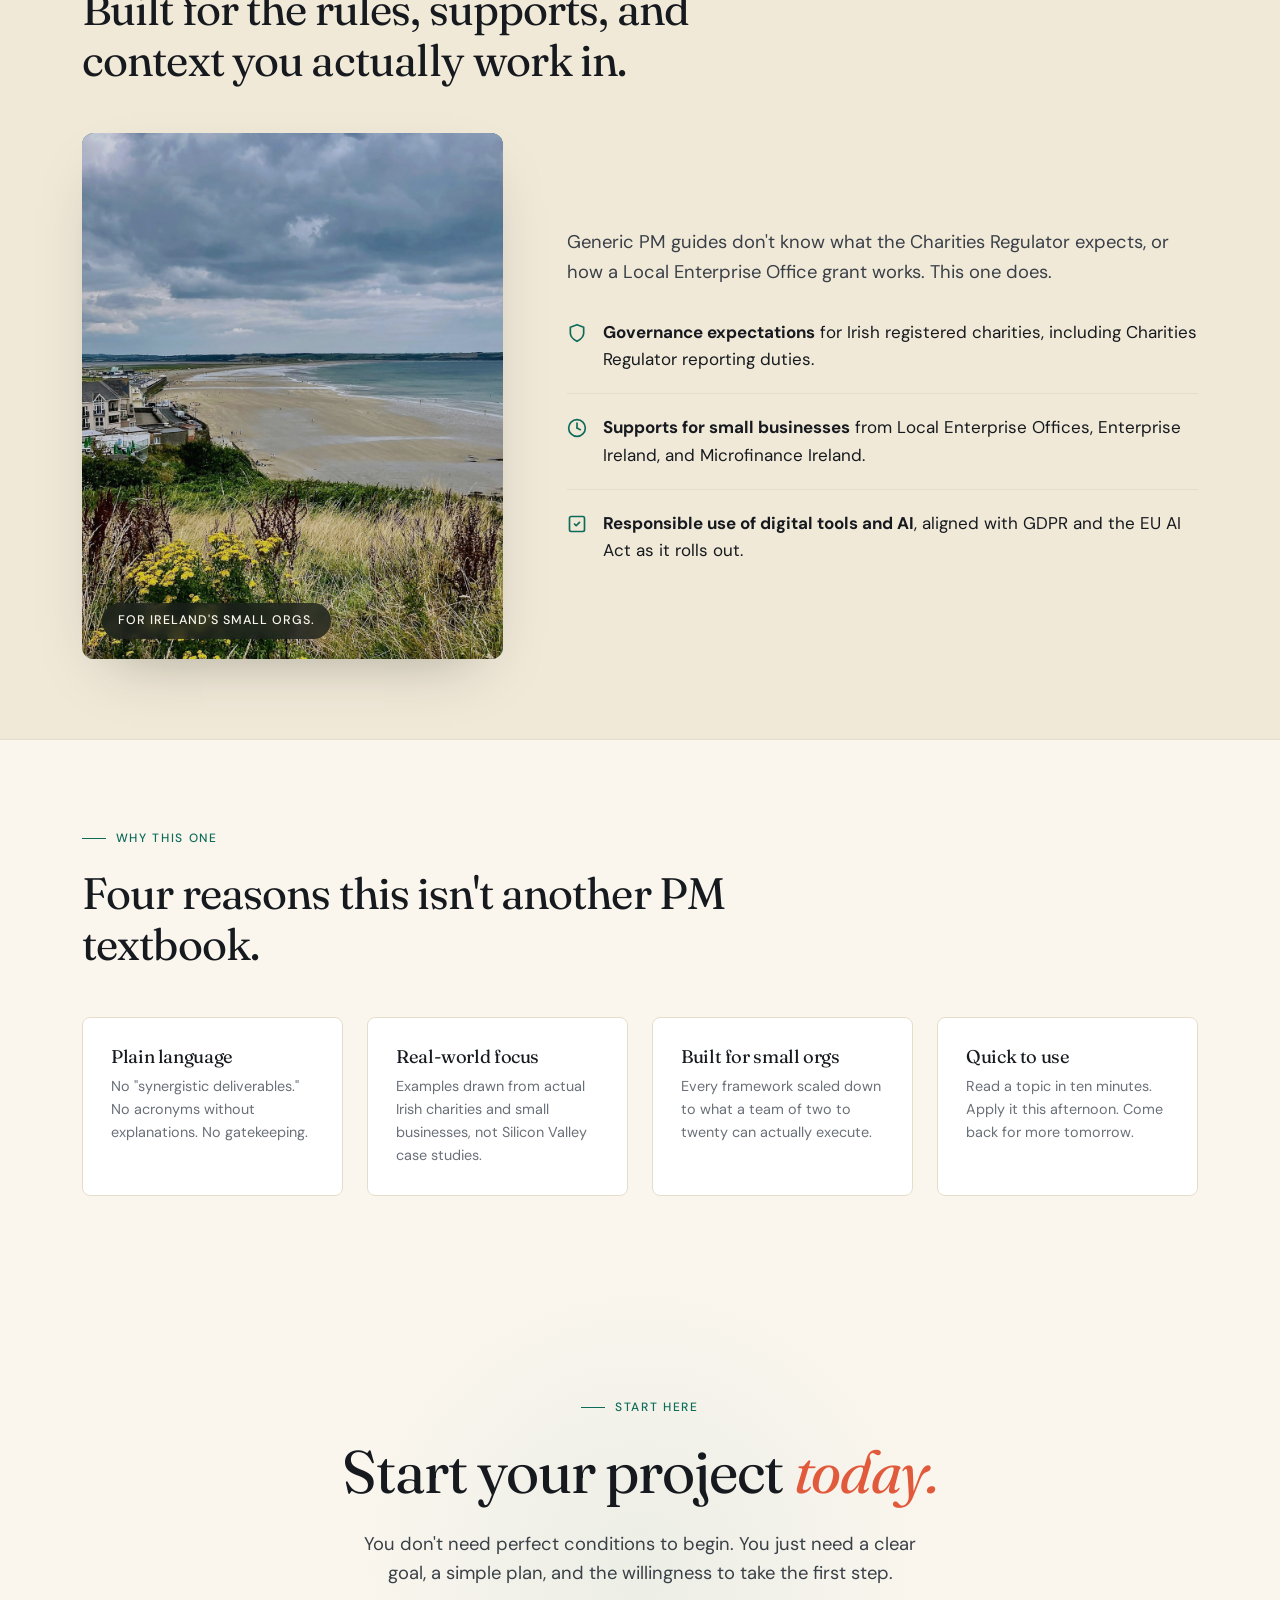
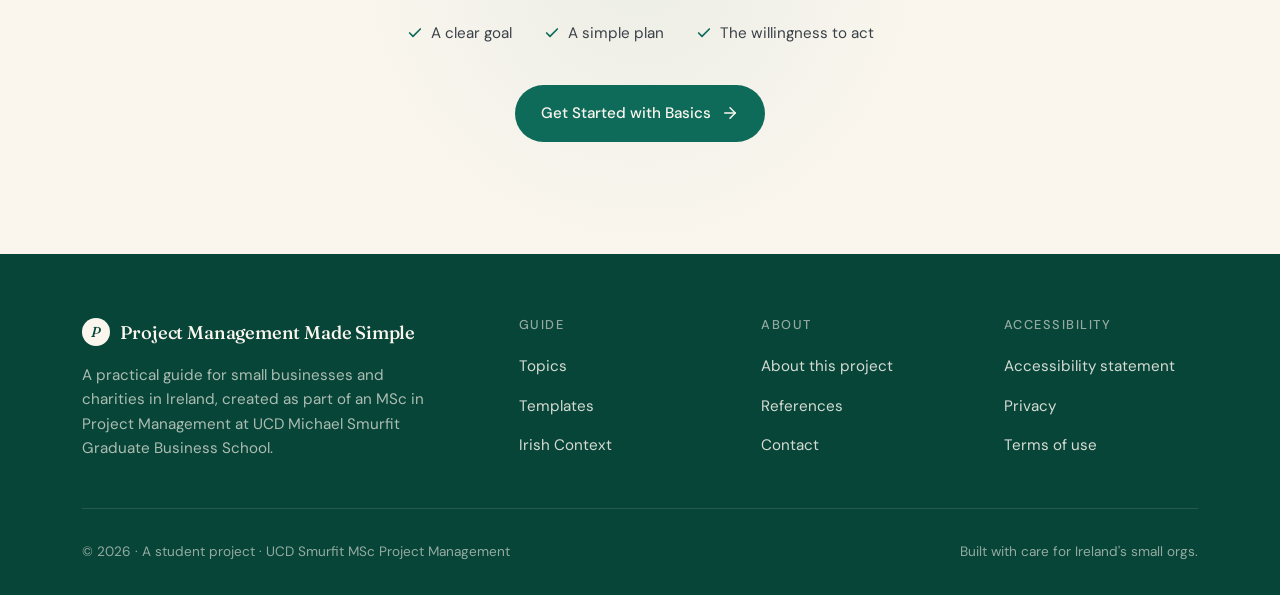
==== commit 776e50d5: "Add files via upload" ====
--- a/index.html
+++ b/index.html
@@ -8,7 +8,7 @@
 <link rel="preconnect" href="https://fonts.googleapis.com">
 <link rel="preconnect" href="https://fonts.gstatic.com" crossorigin>
 <link href="https://fonts.googleapis.com/css2?family=Fraunces:ital,opsz,wght@0,9..144,300..900;1,9..144,300..900&family=DM+Sans:ital,opsz,wght@0,9..40,300..700;1,9..40,300..700&display=swap" rel="stylesheet">
-<link rel="stylesheet" href="styles.css?v=6">
+<link rel="stylesheet" href="styles.css?v=7">
 <script>
 /* Page-fade — see styles.css §52, fade-in trigger */
 document.documentElement.classList.remove('no-js');
@@ -33,7 +33,21 @@
       Project Management Made Simple
     </a>
     <ul>
-      <li><a href="#topics">Topics</a></li>
+      <li class="nav-dropdown">
+        <button type="button" class="nav-dropdown-trigger" aria-expanded="false" aria-haspopup="true" aria-controls="nav-guide-menu">
+          Guide
+          <svg class="nav-chevron" width="12" height="12" viewBox="0 0 24 24" fill="none" stroke="currentColor" stroke-width="2.5" stroke-linecap="round" stroke-linejoin="round" aria-hidden="true"><polyline points="6 9 12 15 18 9"/></svg>
+        </button>
+        <ul class="nav-dropdown-menu" id="nav-guide-menu" role="menu">
+          <li><a href="basics.html">Basics</a></li>
+          <li><a href="strategy.html">Strategy</a></li>
+          <li><a href="planning.html">Planning</a></li>
+          <li><a href="people.html">People</a></li>
+          <li><a href="risk-ethics-governance.html">Risk &amp; Governance</a></li>
+          <li><a href="delivery.html">Delivery</a></li>
+          <li><a href="sustainability.html">Sustainability</a></li>
+        </ul>
+      </li>
       <li><a href="#tools">Tools</a></li>
       <li><a href="#ireland">Irish Context</a></li>
       <li><a href="#start">Get Started</a></li>
@@ -800,5 +814,47 @@
   });
 })();
 </script>
+<script>
+/* Nav dropdown — see styles.css §55 */
+(function() {
+  'use strict';
+  var trigger = document.querySelector('.nav-dropdown-trigger');
+  var menu    = document.getElementById('nav-guide-menu');
+  if (!trigger || !menu) return;
+
+  function open() {
+    trigger.setAttribute('aria-expanded', 'true');
+  }
+  function close() {
+    trigger.setAttribute('aria-expanded', 'false');
+  }
+  function isOpen() {
+    return trigger.getAttribute('aria-expanded') === 'true';
+  }
+
+  // Toggle on trigger click
+  trigger.addEventListener('click', function(e) {
+    e.stopPropagation();
+    if (isOpen()) close(); else open();
+  });
+
+  // Close when clicking anywhere outside
+  document.addEventListener('click', function(e) {
+    if (!isOpen()) return;
+    if (e.target === trigger || trigger.contains(e.target)) return;
+    if (menu.contains(e.target)) return;
+    close();
+  });
+
+  // Close on Escape, return focus to trigger
+  document.addEventListener('keydown', function(e) {
+    if (e.key === 'Escape' && isOpen()) {
+      close();
+      trigger.focus();
+    }
+  });
+})();
+</script>
+
 </body>
 </html>
--- a/styles.css
+++ b/styles.css
@@ -3757,3 +3757,124 @@
 @media (prefers-reduced-motion: reduce) {
   .hero.hero-photo .hero-photo-bg img { transition: none; }
 }
+
+
+/* ---------------------------------------------------------------------
+   55. NAV DROPDOWN — Guide menu
+   ---------------------------------------------------------------------
+   The nav <ul> hosts a "Guide" item that opens a dropdown of the 7 topic
+   pages. Click to open, click anywhere outside to close, Esc to close.
+   Mobile: dropdown becomes inline below the trigger (no positioning fuss).
+   --------------------------------------------------------------------- */
+
+.nav-dropdown {
+  position: relative;
+}
+
+/* Trigger button styled to match the other nav links */
+.nav-dropdown-trigger {
+  display: inline-flex;
+  align-items: center;
+  gap: 0.4rem;
+  background: none;
+  border: 0;
+  font-family: inherit;
+  font-size: inherit;
+  font-weight: inherit;
+  color: var(--ink-soft);
+  cursor: pointer;
+  padding: 0;
+  letter-spacing: inherit;
+  transition: color 0.2s ease;
+}
+.nav-dropdown-trigger:hover,
+.nav-dropdown-trigger.is-active,
+.nav-dropdown-trigger[aria-expanded="true"] {
+  color: var(--forest);
+}
+
+/* Chevron rotates when the menu is open */
+.nav-chevron {
+  transition: transform 0.25s ease;
+  margin-top: 1px;  /* tiny optical alignment */
+}
+.nav-dropdown-trigger[aria-expanded="true"] .nav-chevron {
+  transform: rotate(180deg);
+}
+
+/* Dropdown menu — hidden by default */
+.nav-dropdown-menu {
+  position: absolute;
+  top: calc(100% + 0.75rem);
+  left: 50%;
+  transform: translateX(-50%) translateY(-4px);
+  min-width: 240px;
+  margin: 0;
+  padding: 0.5rem 0;
+  background: var(--card);
+  border: 1px solid var(--line);
+  border-radius: 12px;
+  box-shadow: 0 16px 40px -16px rgba(26, 31, 28, 0.22);
+  list-style: none;
+  opacity: 0;
+  pointer-events: none;
+  transition: opacity 0.2s ease, transform 0.2s ease;
+  z-index: 100;
+}
+.nav-dropdown-trigger[aria-expanded="true"] + .nav-dropdown-menu {
+  opacity: 1;
+  pointer-events: auto;
+  transform: translateX(-50%) translateY(0);
+}
+
+/* Menu items */
+.nav-dropdown-menu li { margin: 0; padding: 0; }
+.nav-dropdown-menu a {
+  display: block;
+  padding: 0.6rem 1.25rem;
+  font-family: 'DM Sans', sans-serif;
+  font-size: 0.9rem;
+  font-weight: 500;
+  color: var(--ink-soft);
+  text-decoration: none;
+  letter-spacing: 0;
+  text-transform: none;
+  transition: background 0.15s ease, color 0.15s ease;
+}
+.nav-dropdown-menu a:hover,
+.nav-dropdown-menu a:focus-visible {
+  background: var(--bg-alt);
+  color: var(--forest);
+  outline: none;
+}
+.nav-dropdown-menu a.is-active {
+  color: var(--forest);
+  background: var(--bg-alt);
+  font-weight: 500;
+}
+.nav-dropdown-menu a.is-active::before {
+  content: '';
+  display: inline-block;
+  width: 6px;
+  height: 6px;
+  background: var(--clay);
+  border-radius: 50%;
+  margin-right: 0.6rem;
+  vertical-align: middle;
+}
+
+/* Mobile — dropdown inline beneath trigger, no positioning */
+@media (max-width: 760px) {
+  .nav-dropdown-menu {
+    position: static;
+    transform: none;
+    box-shadow: none;
+    border: 0;
+    background: transparent;
+    padding-left: 1rem;
+    min-width: 0;
+  }
+  .nav-dropdown-trigger[aria-expanded="true"] + .nav-dropdown-menu {
+    transform: none;
+  }
+}
